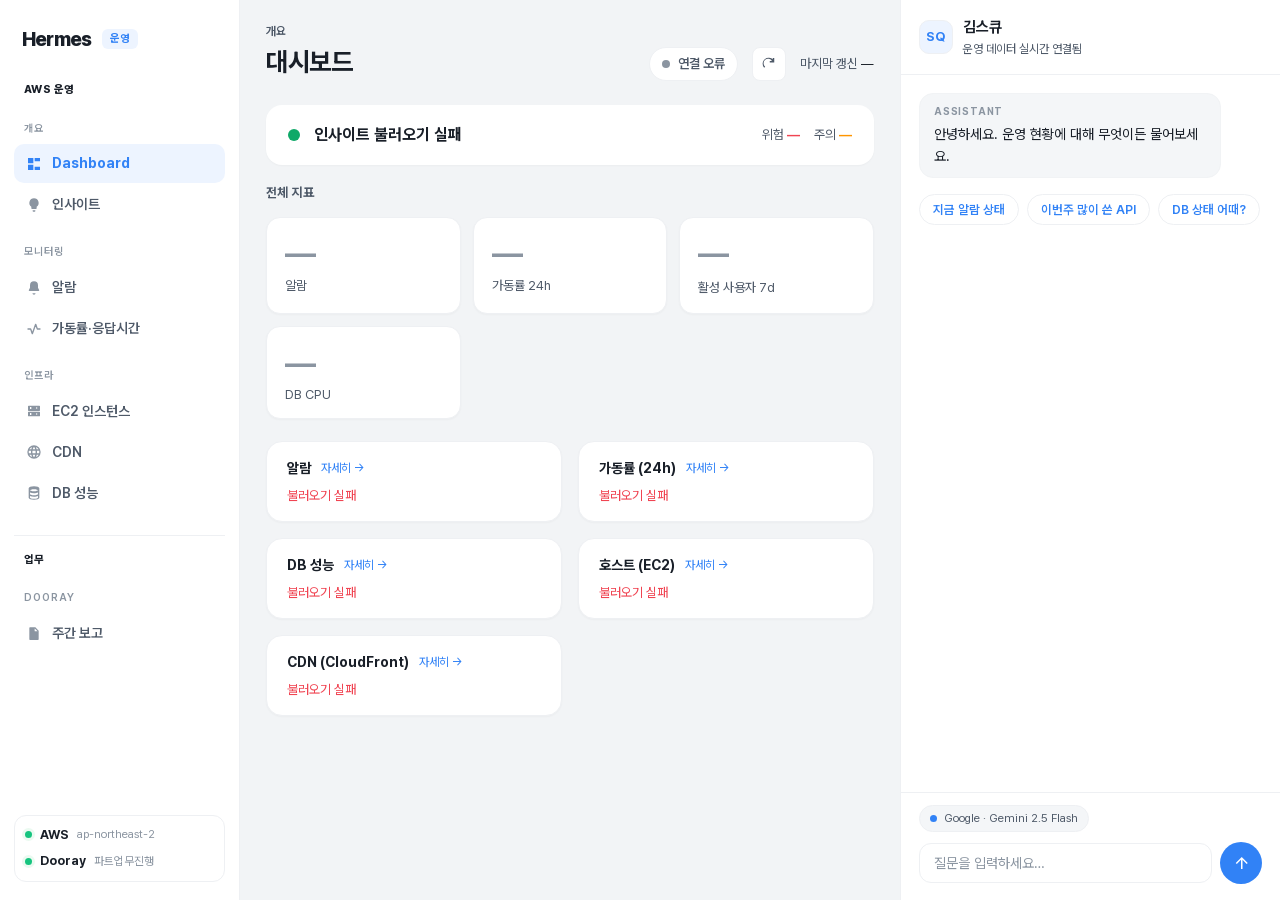
==== dashboard/static/index.html @ 2df7e1cc "feat: 대시보드 토스 리디자인 + Dooray 주간보고 + 챗 톤 강제 리디자인/정비 - StyleSeed 토스 팔레트 정밀 적용(배경 #F2F4F6·텍스트 #191F28), " ====
<!DOCTYPE html>
<html lang="ko">
<head>
  <meta charset="utf-8">
  <meta name="viewport" content="width=device-width, initial-scale=1">
  <title>Hermes 운영 대시보드</title>
  <!-- Pretendard(토스 스타일 한글 폰트) — self-host 가변 폰트(@font-face in styles.css) -->
  <link rel="preload" href="fonts/PretendardVariable.woff2" as="font" type="font/woff2" crossorigin>
  <link rel="stylesheet" href="styles.css">
</head>
<body>
  <div class="shell">

    <!-- ══ 좌측 사이드바 네비 ══ -->
    <aside class="sidebar" id="sidebar">
      <div class="sidebar-logo">
        <span class="logo-title">Hermes</span>
        <span class="logo-badge">운영</span>
      </div>

      <nav class="nav" id="nav">
        <div class="nav-domain">AWS 운영</div>
        <div class="nav-group">
          <div class="nav-label">개요</div>
          <a class="nav-item" href="#/dashboard" data-route="dashboard">
            <span class="nav-icon" aria-hidden="true">
              <svg viewBox="0 0 24 24" width="16" height="16"><path fill="currentColor" d="M3 3h8v8H3V3zm10 0h8v5h-8V3zM3 13h8v8H3v-8zm10 3h8v5h-8v-5z"/></svg>
            </span>Dashboard
          </a>
          <a class="nav-item" href="#/insights" data-route="insights">
            <span class="nav-icon" aria-hidden="true">
              <svg viewBox="0 0 24 24" width="16" height="16"><path fill="currentColor" d="M12 2a7 7 0 00-4 12.7V17a1 1 0 001 1h6a1 1 0 001-1v-2.3A7 7 0 0012 2zm-2 19a1 1 0 001 1h2a1 1 0 001-1v-1h-4v1z"/></svg>
            </span>인사이트
          </a>
        </div>
        <div class="nav-group">
          <div class="nav-label">모니터링</div>
          <a class="nav-item" href="#/alarms" data-route="alarms">
            <span class="nav-icon" aria-hidden="true">
              <svg viewBox="0 0 24 24" width="16" height="16"><path fill="currentColor" d="M12 2a6 6 0 00-6 6v3.6L4.3 15a1 1 0 00.9 1.4h13.6a1 1 0 00.9-1.4L18 11.6V8a6 6 0 00-6-6zm0 20a2.5 2.5 0 002.45-2h-4.9A2.5 2.5 0 0012 22z"/></svg>
            </span>알람
          </a>
          <a class="nav-item" href="#/uptime" data-route="uptime">
            <span class="nav-icon" aria-hidden="true">
              <svg viewBox="0 0 24 24" width="16" height="16"><path fill="none" stroke="currentColor" stroke-width="2" stroke-linecap="round" stroke-linejoin="round" d="M3 12h4l2.5 7 5-14L17 12h4"/></svg>
            </span>가동률·응답시간
          </a>
        </div>
        <div class="nav-group">
          <div class="nav-label">인프라</div>
          <a class="nav-item" href="#/host" data-route="host">
            <span class="nav-icon" aria-hidden="true">
              <svg viewBox="0 0 24 24" width="16" height="16"><path fill="currentColor" d="M4 4h16a1 1 0 011 1v6a1 1 0 01-1 1H4a1 1 0 01-1-1V5a1 1 0 011-1zm0 9h16a1 1 0 011 1v5a1 1 0 01-1 1H4a1 1 0 01-1-1v-5a1 1 0 011-1zm2 2v3h2v-3H6zm0-9v3h2V6H6zm10 9.5a1 1 0 100 2 1 1 0 000-2zm0-9a1 1 0 100 2 1 1 0 000-2z"/></svg>
            </span>EC2 인스턴스
          </a>
          <a class="nav-item" href="#/cdn" data-route="cdn">
            <span class="nav-icon" aria-hidden="true">
              <svg viewBox="0 0 24 24" width="16" height="16"><path fill="currentColor" d="M12 2a10 10 0 100 20 10 10 0 000-20zm6.9 6h-2.9a15.7 15.7 0 00-1.2-3.5A8 8 0 0118.9 8zM12 4c.8 1.1 1.5 2.5 1.9 4h-3.8c.4-1.5 1.1-2.9 1.9-4zM4.3 14a8 8 0 010-4h3.3a17 17 0 000 4H4.3zm.8 2h2.9c.3 1.3.7 2.5 1.2 3.5A8 8 0 015.1 16zM8 8H5.1a8 8 0 014.1-3.5C8.7 5.5 8.3 6.7 8 8zm4 12c-.8-1.1-1.5-2.5-1.9-4h3.8c-.4 1.5-1.1 2.9-1.9 4zm2.3-6H9.7a14.6 14.6 0 010-4h4.6a14.6 14.6 0 010 4zm.6 5.5c.5-1 .9-2.2 1.2-3.5h2.9a8 8 0 01-4.1 3.5zM16.4 14a17 17 0 000-4h3.3a8 8 0 010 4h-3.3z"/></svg>
            </span>CDN
          </a>
          <a class="nav-item" href="#/database" data-route="database">
            <span class="nav-icon" aria-hidden="true">
              <svg viewBox="0 0 24 24" width="16" height="16"><path fill="currentColor" d="M12 2c-4.4 0-8 1.3-8 3v14c0 1.7 3.6 3 8 3s8-1.3 8-3V5c0-1.7-3.6-3-8-3zm6 17c0 .5-2.4 1.5-6 1.5S6 19.5 6 19v-2.6c1.5.7 3.7 1.1 6 1.1s4.5-.4 6-1.1V19zm0-5c0 .5-2.4 1.5-6 1.5S6 14.5 6 14v-2.6c1.5.7 3.7 1.1 6 1.1s4.5-.4 6-1.1V14zm-6-4.5C8.4 9.5 6 8.5 6 8s2.4-1.5 6-1.5S18 7.5 18 8s-2.4 1.5-6 1.5z"/></svg>
            </span>DB 성능
          </a>
        </div>
        <div class="nav-domain nav-domain--work">업무</div>
        <div class="nav-group">
          <div class="nav-label">Dooray</div>
          <a class="nav-item" href="#/weekly" data-route="weekly">
            <span class="nav-icon" aria-hidden="true">
              <svg viewBox="0 0 24 24" width="16" height="16"><path fill="currentColor" d="M6 2h8l5 5v13a1 1 0 01-1 1H6a1 1 0 01-1-1V3a1 1 0 011-1zm7 1.6V8h4.4L13 3.6zM8 12h8v1.5H8V12zm0 3.2h8v1.5H8v-1.5zM8 8.8h4v1.5H8V8.8z"/></svg>
            </span>주간 보고
          </a>
        </div>
      </nav>

      <div class="sidebar-profile sidebar-sources" id="sidebar-sources">
        <div class="src-row">
          <span class="src-dot" id="src-aws-dot"></span>
          <span class="src-name">AWS</span>
          <span class="src-sub">ap-northeast-2</span>
        </div>
        <div class="src-row">
          <span class="src-dot" id="src-dooray-dot"></span>
          <span class="src-name">Dooray</span>
          <span class="src-sub">파트업무진행</span>
        </div>
      </div>
    </aside>

    <!-- ══ 중앙 메인 ══ -->
    <main class="main" id="main">

      <!-- 상단 헤더(모든 뷰 공통) -->
      <header class="topbar">
        <div class="topbar-left">
          <span class="topbar-eyebrow" id="view-eyebrow">Dashboard</span>
          <h1 class="topbar-title" id="view-title">dataviz-prod</h1>
        </div>
        <div class="topbar-right">
          <span class="status-pill" id="status-pill">
            <span class="status-dot" aria-hidden="true"></span>
            <span class="status-text" id="status-text">—</span>
          </span>
          <button type="button" class="icon-btn" id="refresh-btn" aria-label="새로고침" title="새로고침">
            <svg viewBox="0 0 24 24" width="18" height="18" aria-hidden="true"><path fill="currentColor" d="M17.65 6.35A8 8 0 105.5 16.93l1.4-1.43A6 6 0 1116 7.99H13v2h6V4h-2v2.35z"/></svg>
          </button>
          <span class="last-update">마지막 갱신 <span id="meta-last-ok">—</span></span>
        </div>
      </header>

      <!-- 수집 실패 경고 배너(meta.stale=true 일 때만, 모든 뷰 공통) -->
      <div id="stale-banner" class="stale-banner" hidden></div>

      <!-- ════ 뷰: DASHBOARD (예외 중심 개요) ════ -->
      <div class="view" id="view-dashboard" data-view="dashboard">
        <!-- 종합 상태 한 줄 -->
        <div class="insight-summary" id="dash-insight-summary">
          <span class="insight-summary-dot" aria-hidden="true"></span>
          <span class="insight-summary-text" id="dash-insight-text">상태 확인 중…</span>
          <span class="insight-summary-counts">
            <span class="insight-count crit">위험 <b id="dash-cnt-crit">—</b></span>
            <span class="insight-count warn">주의 <b id="dash-cnt-warn">—</b></span>
          </span>
        </div>

        <!-- 주목 필요(critical/warning 만) — 없으면 JS가 숨김 -->
        <div id="dash-attention-wrap" hidden>
          <div class="section-label"><span class="sec-icon" aria-hidden="true">⚠</span> 주목 필요</div>
          <ul class="insight-list" id="dash-attention-list"></ul>
        </div>

        <!-- 전체 지표(접기) — 정상은 숨기고 필요 시 펼침 -->
        <section class="metrics-section" id="dash-normal-fold">
          <div class="metrics-head">전체 지표</div>
          <div class="normal-body">
        <!-- KPI 요약 스트립 -->
        <div class="kpi-strip" id="kpi-strip">
          <button type="button" class="kpi-tile" data-route-to="alarms" id="kpi-alarms">
            <span class="kpi-tile-val">—</span>
            <span class="kpi-tile-label">알람</span>
          </button>
          <button type="button" class="kpi-tile" data-route-to="uptime" id="kpi-uptime">
            <span class="kpi-tile-val">—</span>
            <span class="kpi-tile-label">가동률 24h</span>
          </button>
          <div class="kpi-tile kpi-tile--static" id="kpi-users">
            <span class="kpi-tile-val">—</span>
            <span class="kpi-tile-label">활성 사용자 7d</span>
          </div>
          <button type="button" class="kpi-tile" data-route-to="database" id="kpi-dbcpu">
            <span class="kpi-tile-val">—</span>
            <span class="kpi-tile-label">DB CPU</span>
          </button>
          <!-- 5xx 에러 KPI 타일 제거(응답품질 메뉴 삭제) -->
        </div>

        <!-- 영역별 요약 미니카드 그리드 -->
        <div class="summary-grid">
          <!-- 알람 요약 -->
          <button type="button" class="mini-card" data-route-to="alarms" id="sum-alarms">
            <div class="mini-head"><span class="mini-title">알람</span><span class="mini-go">자세히 →</span></div>
            <div class="mini-body" id="sum-alarms-body"><span class="mini-muted">로딩 중…</span></div>
          </button>
          <!-- 가동률 요약 -->
          <button type="button" class="mini-card" data-route-to="uptime" id="sum-uptime">
            <div class="mini-head"><span class="mini-title">가동률 (24h)</span><span class="mini-go">자세히 →</span></div>
            <div class="mini-body" id="sum-uptime-body"><span class="mini-muted">로딩 중…</span></div>
          </button>
          <!-- 트래픽 요약 카드 제거(메뉴 폐지 — 이상 징후는 인사이트에서 표면화) -->
          <!-- 응답품질 요약 카드 제거 -->
          <!-- DB 요약 -->
          <button type="button" class="mini-card" data-route-to="database" id="sum-db">
            <div class="mini-head"><span class="mini-title">DB 성능</span><span class="mini-go">자세히 →</span></div>
            <div class="mini-body" id="sum-db-body"><span class="mini-muted">로딩 중…</span></div>
          </button>
          <!-- 호스트(EC2) 요약 -->
          <button type="button" class="mini-card" data-route-to="host" id="sum-host">
            <div class="mini-head"><span class="mini-title">호스트 (EC2)</span><span class="mini-go">자세히 →</span></div>
            <div class="mini-body" id="sum-host-body"><span class="mini-muted">로딩 중…</span></div>
          </button>
          <!-- CDN(CloudFront) 요약 -->
          <button type="button" class="mini-card" data-route-to="cdn" id="sum-cdn">
            <div class="mini-head"><span class="mini-title">CDN (CloudFront)</span><span class="mini-go">자세히 →</span></div>
            <div class="mini-body" id="sum-cdn-body"><span class="mini-muted">로딩 중…</span></div>
          </button>
        </div>
          </div>
        </section>
      </div>

      <!-- ════ 뷰: ALARMS ════ -->
      <div class="view" id="view-alarms" data-view="alarms" hidden>
        <section class="card" id="panel-alarms">
          <div class="card-head">
            <h2>알람</h2>
            <span class="card-meta" id="alarms-summary"></span>
          </div>
          <div class="card-body">
            <div class="state-loading" data-state="loading">
              <div class="spinner"></div><span>로딩 중…</span>
            </div>
            <div class="state-empty" data-state="empty" hidden>
              데이터 없음 — 수집기가 아직 실행되지 않았거나 수집 중입니다
            </div>
            <div class="state-error" data-state="error" hidden></div>
            <div class="state-ok" data-state="ok" hidden>
              <!-- 현재 발생 중인 경보 요약 -->
              <div class="alarm-status ok" id="alarm-status">
                <span class="alarm-status-dot" aria-hidden="true"></span>
                <span class="alarm-status-text" id="alarm-status-text">—</span>
              </div>
              <!-- 최근 알람 이벤트(상태 변경 시각순) -->
              <div class="alarm-events-head">최근 알람 이벤트</div>
              <ul class="alarm-events" id="alarm-events"></ul>
              <!-- 감시 중인 알람(조건) — 접기 -->
              <details class="alarm-config">
                <summary id="alarm-config-summary">감시 중인 알람 (조건 보기)</summary>
                <ul class="alarm-list" id="alarm-list"></ul>
              </details>
            </div>
          </div>
        </section>
      </div>

      <!-- ════ 뷰: UPTIME ════ -->
      <div class="view" id="view-uptime" data-view="uptime" hidden>
        <section class="card" id="panel-uptime">
          <div class="card-head">
            <h2>가동률·응답시간</h2>
            <div class="period-btns" data-period-group="uptime">
              <button type="button" data-period="1">1일</button>
              <button type="button" data-period="7" class="active">7일</button>
              <button type="button" data-period="30">30일</button>
            </div>
          </div>
          <div class="card-body">
            <div class="state-loading" data-state="loading">
              <div class="spinner"></div><span>로딩 중…</span>
            </div>
            <div class="state-empty" data-state="empty" hidden>
              데이터 없음 — 수집기가 아직 실행되지 않았거나 수집 중입니다
            </div>
            <div class="state-error" data-state="error" hidden></div>
            <div class="state-ok" data-state="ok" hidden>
              <!-- 가동률 요약(큰 숫자 + sparkline) — 평선이라 축약 -->
              <div class="uptime-cards" id="uptime-summary"></div>
              <!-- 응답시간(avg/p95) 차트 제거 — 가동률만 표시 -->
            </div>
          </div>
        </section>
      </div>

      <!-- 트래픽·사용자 뷰 제거(메뉴 폐지 — 이상 징후만 인사이트로 표면화) -->
      <!-- 응답품질 뷰 제거 -->

      <!-- ════ 뷰: HOST (EC2) ════ -->
      <div class="view" id="view-host" data-view="host" hidden>
        <section class="card" id="panel-host">
          <div class="card-head">
            <h2>EC2 인스턴스</h2>
            <span class="card-meta" id="host-summary"></span>
          </div>
          <div class="card-body">
            <div class="state-loading" data-state="loading">
              <div class="spinner"></div><span>로딩 중…</span>
            </div>
            <div class="state-empty" data-state="empty" hidden>
              데이터 없음 — 수집기가 아직 실행되지 않았거나 수집 중입니다
            </div>
            <div class="state-error" data-state="error" hidden></div>
            <div class="state-ok" data-state="ok" hidden>
              <!-- 인스턴스별 카드 그리드 -->
              <div class="host-grid" id="host-instances"></div>
              <!-- CPU 시계열 멀티라인 -->
              <h3 class="ts-title">인스턴스별 CPU 추세</h3>
              <div class="chart-wrap"><canvas id="host-cpu-chart"></canvas></div>
            </div>
          </div>
        </section>
      </div>

      <!-- ════ 뷰: CDN (CloudFront) ════ -->
      <div class="view" id="view-cdn" data-view="cdn" hidden>
        <section class="card" id="panel-cdn">
          <div class="card-head">
            <h2>CloudFront CDN</h2>
            <span class="card-meta" id="cdn-summary"></span>
          </div>
          <div class="card-body">
            <div class="state-loading" data-state="loading">
              <div class="spinner"></div><span>로딩 중…</span>
            </div>
            <div class="state-empty" data-state="empty" hidden>
              데이터 없음 — 수집기가 아직 실행되지 않았거나 수집 중입니다
            </div>
            <div class="state-error" data-state="error" hidden></div>
            <div class="state-ok" data-state="ok" hidden>
              <!-- 배포별 카드 그리드 -->
              <div class="host-grid" id="cdn-distributions"></div>
              <!-- 시계열 2종 -->
              <h3 class="ts-title">요청수 추세</h3>
              <div class="chart-wrap"><canvas id="cdn-req-chart"></canvas></div>
            </div>
          </div>
        </section>
      </div>

      <!-- ════ 뷰: DATABASE ════ -->
      <div class="view" id="view-database" data-view="database" hidden>
        <section class="card" id="panel-db">
          <div class="card-head">
            <h2>DB 성능 (RDS)</h2>
            <span class="card-meta" id="db-summary"></span>
          </div>
          <div class="card-body">
            <div class="subsection" id="subsection-db">
              <div class="state-loading" data-state="loading">
                <div class="spinner"></div><span>로딩 중…</span>
              </div>
              <div class="state-empty" data-state="empty" hidden>
                데이터 없음 — 수집기가 아직 실행되지 않았거나 수집 중입니다
              </div>
              <div class="state-error" data-state="error" hidden></div>
              <div class="state-ok" data-state="ok" hidden>
                <!-- RDS 인스턴스별 카드 그리드(클릭 시 상세 모달) -->
                <div class="host-grid" id="db-instances"></div>
              </div>
            </div>
          </div>
        </section>
      </div>

      <!-- ════ 뷰: INSIGHTS (인사이트) ════ -->
      <div class="view" id="view-insights" data-view="insights" hidden>
        <!-- 종합 상태 한 줄 -->
        <div class="insight-summary" id="ins-summary">
          <span class="insight-summary-dot" aria-hidden="true"></span>
          <span class="insight-summary-text" id="ins-summary-text">분석 중…</span>
          <span class="insight-summary-counts">
            <span class="insight-count crit">위험 <b id="ins-cnt-crit">—</b></span>
            <span class="insight-count warn">주의 <b id="ins-cnt-warn">—</b></span>
            <span class="insight-count">정보 <b id="ins-cnt-info">—</b></span>
          </span>
        </div>

        <section class="card" id="panel-insights">
          <div class="card-head">
            <h2>운영 인사이트</h2>
            <span class="card-meta" id="ins-meta"></span>
          </div>
          <div class="card-body">
            <div class="state-loading" data-state="loading">
              <div class="spinner"></div><span>분석 중…</span>
            </div>
            <div class="state-empty" data-state="empty" hidden>
              데이터 없음 — 수집기가 아직 실행되지 않았거나 수집 중입니다
            </div>
            <div class="state-error" data-state="error" hidden></div>
            <div class="state-ok" data-state="ok" hidden>
              <!-- AI 종합 분석(룰 신호 기반) -->
              <div class="insight-ai" id="ins-ai" hidden>
                <div class="insight-ai-head"><span aria-hidden="true">🤖</span> AI 종합 분석</div>
                <div class="insight-ai-body" id="ins-ai-body"></div>
                <div class="insight-ai-foot">룰 탐지 신호 기반 · Gemini</div>
              </div>
              <!-- 신호 카드 리스트 -->
              <ul class="insight-list" id="ins-list"></ul>
              <!-- 신호 없음 -->
              <div class="insight-none" id="ins-none" hidden>
                <span>✓ 현재 주목할 신호 없음</span>
                <span class="insight-none-sub">모든 지표가 정상 범위입니다</span>
              </div>
            </div>
          </div>
        </section>
      </div>

      <!-- ════ 뷰: 주간 보고(Dooray) ════ -->
      <div class="view" id="view-weekly" data-view="weekly" hidden>
        <section class="card" id="panel-weekly">
          <div class="card-head">
            <h2>주간 보고 <span class="card-meta" id="weekly-week"></span></h2>
          </div>
          <div class="card-body">
            <div class="state-loading" data-state="loading"><div class="spinner"></div><span>로딩 중…</span></div>
            <div class="state-empty" data-state="empty" hidden>데이터 없음</div>
            <div class="state-error" data-state="error" hidden></div>
            <div class="state-ok" data-state="ok" hidden>
              <div class="ts-explain" id="weekly-note"></div>
              <div id="weekly-summary"></div>
              <div class="report-divider">업무 목록 <span class="report-divider-hint">· 클릭하면 상세·코멘트</span></div>
              <div id="weekly-report"></div>
            </div>
          </div>
        </section>
      </div>

    </main>

    <!-- ══ RDS 인스턴스 상세 모달 ══ -->
    <div class="modal-overlay" id="db-modal" hidden>
      <div class="modal" role="dialog" aria-modal="true" aria-labelledby="db-modal-title">
        <div class="modal-head">
          <div class="modal-head-text">
            <h2 class="modal-title" id="db-modal-title">—</h2>
            <span class="modal-sub" id="db-modal-sub"></span>
          </div>
          <button type="button" class="modal-close" id="db-modal-close" aria-label="닫기">
            <svg viewBox="0 0 24 24" width="18" height="18" aria-hidden="true"><path fill="currentColor" d="M18.3 5.71L12 12l6.3 6.29-1.41 1.42L10.59 13.4 4.29 19.71 2.88 18.3 9.17 12 2.88 5.71 4.29 4.29l6.3 6.3 6.3-6.3z"/></svg>
          </button>
        </div>
        <div class="modal-body">
          <div class="modal-meta" id="db-modal-meta"></div>
          <div class="chart-wrap"><canvas id="db-detail-cpu-chart"></canvas></div>
          <div class="chart-wrap"><canvas id="db-detail-cpud-chart"></canvas></div>
          <div class="chart-wrap"><canvas id="db-detail-mem-chart"></canvas></div>
          <div class="chart-wrap"><canvas id="db-detail-conn-chart"></canvas></div>
        </div>
      </div>
    </div>

    <!-- ══ EC2 인스턴스 상세 모달(클릭 시 표시) ══ -->
    <div class="modal-overlay" id="host-modal" hidden>
      <div class="modal" role="dialog" aria-modal="true" aria-labelledby="host-modal-title">
        <div class="modal-head">
          <div class="modal-head-text">
            <h2 class="modal-title" id="host-modal-title">—</h2>
            <span class="modal-sub" id="host-modal-sub"></span>
          </div>
          <button type="button" class="modal-close" id="host-modal-close" aria-label="닫기">
            <svg viewBox="0 0 24 24" width="18" height="18" aria-hidden="true"><path fill="currentColor" d="M18.3 5.71L12 12l6.3 6.29-1.41 1.42L10.59 13.4 4.29 19.71 2.88 18.3 9.17 12 2.88 5.71 4.29 4.29l6.3 6.3 6.3-6.3z"/></svg>
          </button>
        </div>
        <div class="modal-body">
          <!-- 메타 -->
          <div class="modal-meta" id="host-modal-meta"></div>
          <!-- 시계열 차트 3종 -->
          <div class="chart-wrap"><canvas id="host-detail-cpu-chart"></canvas></div>
          <div class="chart-wrap"><canvas id="host-detail-cpud-chart"></canvas></div>
        </div>
      </div>
    </div>

    <!-- ══ 업무 상세 모달(주간 보고 업무 클릭 시) ══ -->
    <div class="modal-overlay" id="task-modal" hidden>
      <div class="modal" role="dialog" aria-modal="true" aria-labelledby="task-modal-title">
        <div class="modal-head">
          <div class="modal-head-text">
            <h2 class="modal-title" id="task-modal-title">—</h2>
            <span class="modal-sub" id="task-modal-sub"></span>
          </div>
          <button type="button" class="modal-close" id="task-modal-close" aria-label="닫기">
            <svg viewBox="0 0 24 24" width="18" height="18" aria-hidden="true"><path fill="currentColor" d="M18.3 5.71L12 12l6.3 6.29-1.41 1.42L10.59 13.4 4.29 19.71 2.88 18.3 9.17 12 2.88 5.71 4.29 4.29l6.3 6.3 6.3-6.3z"/></svg>
          </button>
        </div>
        <div class="modal-body" id="task-modal-body"></div>
      </div>
    </div>

    <!-- ══ 우측 채팅 패널(모든 뷰 공통) ══ -->
    <aside class="chat-sidebar" id="panel-chat">
      <div class="chat-head">
        <div class="chat-head-title">
          <span class="chat-head-avatar" aria-hidden="true">SQ</span>
          <div class="chat-head-text">
            <h2>김스큐</h2>
            <span class="chat-head-sub">운영 데이터 실시간 연결됨</span>
          </div>
        </div>
      </div>

      <div class="chat-messages" id="chat-messages" aria-live="polite">
        <!-- 환영 말풍선(봇) -->
        <div class="chat-msg bot">
          <div class="chat-bubble">
            <span class="chat-role">ASSISTANT</span>
            <span class="chat-text">안녕하세요. 운영 현황에 대해 무엇이든 물어보세요.</span>
          </div>
        </div>
        <!-- 예시 질문 칩(클릭 시 자동 전송) -->
        <div class="chat-chips" id="chat-chips">
          <button type="button" class="chat-chip" data-q="지금 알람 상태 어때?">지금 알람 상태</button>
          <button type="button" class="chat-chip" data-q="이번주 많이 쓴 API는?">이번주 많이 쓴 API</button>
          <button type="button" class="chat-chip" data-q="DB 상태 어때?">DB 상태 어때?</button>
        </div>
      </div>

      <div class="chat-foot">
        <div class="chat-model-chip" aria-hidden="true">
          <span class="model-dot"></span>Google · Gemini 2.5 Flash
        </div>
        <form class="chat-input-row" id="chat-form" autocomplete="off">
          <input
            type="text"
            class="chat-input"
            id="chat-input"
            maxlength="1000"
            placeholder="질문을 입력하세요…"
            aria-label="질문 입력">
          <button type="submit" class="chat-send" id="chat-send" aria-label="전송">
            <svg class="chat-send-icon" viewBox="0 0 24 24" width="18" height="18" aria-hidden="true">
              <path fill="currentColor" d="M12 20V7.8l-5.6 5.6L5 12l8-8 8 8-1.4 1.4L14 7.8V20z"/>
            </svg>
            <span class="chat-send-spinner" aria-hidden="true"></span>
          </button>
        </form>
      </div>
    </aside>

  </div>

  <!-- Chart.js 로컬 번들(같은 디렉토리, 오케스트레이터가 별도 조달) -->
  <script src="chart.umd.min.js"></script>
  <script src="dashboard.js"></script>
</body>
</html>
---- dashboard/static/styles.css ----
/* Hermes 운영 대시보드 — Toss 정밀 팔레트(목업 기준) + StyleSeed 규율
 * - SSOT: docs/styleseed/PROJECT-RULES.md + Claude Design 목업 "Hermes 대시보드.dc.html"
 * - 표면 #F2F4F6 배경 · #191F28 텍스트 · 솔리드 헤어라인(#EEF0F3) · 순수검정 금지
 * - 단일 액센트 토스블루(희소) · 상태색은 점+작은 텍스트 · 그림자 ≤8% · 플랫 표면
 * - 폰트: Pretendard(토스 스타일) · 큰 숫자(tabular-nums)
 * - 기능 셀렉터(data-state·.card-body·.subsection·.period-btns·.kpi-tile·채팅 ID) 보존
 */

/* Pretendard self-host(가변 폰트) — 외부 CDN 의존 제거(회사망에서도 100% 로드).
 * dynamic-subset CDN 이 사내망에서 불안정 → 정적 woff2 직접 서빙. */
@font-face {
  font-family: "Pretendard Variable";
  font-weight: 45 920;
  font-style: normal;
  font-display: swap;
  src: url("fonts/PretendardVariable.woff2") format("woff2-variations");
}

:root {
  /* ── 표면(Toss 정밀 팔레트 — 목업 기준) ───────────── */
  --bg: #f2f4f6;          /* 페이지 배경(토스 그레이) */
  --bg-side: #ffffff;     /* 사이드바 */
  --bg-card: #ffffff;     /* 카드 */
  --bg-cardhead: #ffffff; /* 카드 헤더부 */
  --bg-elev: #f4f6f8;     /* 입력·봇 말풍선·칩 트랙·진행바 트랙 */
  --bg-elev2: #f7f8fa;    /* 보조 표면(리스트 행·근거 칩) */

  /* ── 보더(헤어라인, 솔리드 톤 분리) ───────────────── */
  --border: #eef0f3;
  --border-soft: #f1f3f5;
  --divider: #eef0f3;
  --border-hover: #e2e5ea;  /* 카드 hover 시 살짝 진한 보더 */

  /* ── 텍스트(Toss, 순수검정 금지) ──────────────────── */
  --text: #191f28;        /* 본문·제목·지표 숫자(토스 니어블랙) */
  --muted: #4e5968;       /* 보조(라벨·중간 텍스트) */
  --label: #8b95a1;       /* 흐림(축·작은 라벨·서브) */
  --faint: #aeb5bd;       /* 가장 흐림(섹션 캡션) */

  /* ── 액센트(단일 = 토스블루, 희소 사용) ──────────── */
  --accent: #3182f6;
  --accent-hi: #1b64da;   /* hover/pressed */
  --accent-soft: #edf4ff;  /* 선택 항목 옅은 틴트 */
  --focus: #3182f6;

  /* ── 상태색(Toss semantic — 점+작은 텍스트로만) ───── */
  --ok: #0fa968;          /* success */
  --ok-dot: #16c47f;      /* success 점 */
  --alarm: #f04452;       /* destructive */
  --amber: #ff9500;       /* warning */
  --info: #3182f6;        /* info */
  --blue2: #8b95a1;       /* 보조 라인 */
  --insufficient: #aeb5bd;

  /* ── 상태 표면색(틴트, 작은 스케일에만) ───────────── */
  --ok-bg: #ebfaf1;
  --alarm-bg: #fdecec;
  --amber-bg: #fff4e6;

  /* ── 그림자(Toss — 매우 옅게) ─────────────────────── */
  --shadow-card: 0 1px 2px rgba(17,24,39,0.03);
  --shadow-hover: 0 4px 16px rgba(17,24,39,0.07);
  --shadow-pop: 0 10px 44px rgba(17,24,39,0.10);

  font-family: "Pretendard Variable", Pretendard, -apple-system,
    "Apple SD Gothic Neo", system-ui, sans-serif;
  font-feature-settings: "tnum";
}

* { box-sizing: border-box; }

html, body {
  margin: 0;
  padding: 0;
  height: 100%;
  background: var(--bg);
  color: var(--text);
  font-size: 14px;
  line-height: 1.5;
  -webkit-font-smoothing: antialiased;
}

/* ══ 3-컬럼 셸 ══════════════════════════════════════ */
.shell {
  display: flex;
  align-items: stretch;
  min-height: 100vh;
}

/* ══ 좌측 사이드바 ══════════════════════════════════ */
.sidebar {
  width: 240px;
  flex-shrink: 0;
  background: var(--bg-side);
  border-right: 1px solid var(--border);
  display: flex;
  flex-direction: column;
  position: sticky;
  top: 0;
  height: 100vh;
  padding: 18px 14px;
}
.sidebar-logo {
  display: flex;
  align-items: center;
  gap: 11px;
  padding: 6px 8px 18px;
}
.logo-mark {
  flex: 0 0 auto;
  width: 32px; height: 32px;
  border-radius: 8px;
  display: inline-flex;
  align-items: center;
  justify-content: center;
  background: linear-gradient(135deg, var(--accent), var(--accent-hi));
  color: #ffffff;
}
.logo-text { display: flex; flex-direction: column; gap: 1px; min-width: 0; }
.logo-title { font-size: 20px; font-weight: 800; letter-spacing: -0.04em; color: var(--text); }
.logo-badge {
  font-size: 11px; font-weight: 700; color: var(--accent);
  background: var(--accent-soft); padding: 2px 8px; border-radius: 6px;
}
.logo-sub { font-size: 11px; color: var(--muted); }

/* 네비 */
.nav { flex: 1 1 auto; overflow-y: auto; display: flex; flex-direction: column; gap: 18px; padding-top: 8px; }
.nav-group { display: flex; flex-direction: column; gap: 2px; }
.nav-label {
  font-size: 10.5px;
  font-weight: 600;
  letter-spacing: 0.09em;
  text-transform: uppercase;
  color: var(--label);
  padding: 2px 10px 6px;
}
.nav-item {
  position: relative;
  display: flex;
  align-items: center;
  gap: 10px;
  padding: 9px 12px;
  border-radius: 10px;
  color: var(--muted);
  font-size: 14px;
  font-weight: 600;
  text-decoration: none;
  cursor: pointer;
  transition: background .12s, color .12s;
}
.nav-item:hover { background: var(--bg-elev); color: var(--text); }
/* 네비 아이콘(좌측 inline SVG) */
.nav-icon {
  flex: 0 0 auto;
  width: 16px; height: 16px;
  display: inline-flex;
  align-items: center;
  justify-content: center;
  color: var(--label);
  transition: color .12s;
}
.nav-item:hover .nav-icon { color: var(--muted); }
.nav-item.active {
  background: var(--accent-soft);
  color: var(--accent);
  font-weight: 700;
}
.nav-item.active .nav-icon { color: var(--accent); }

/* 하단 프로필 */
.sidebar-profile {
  display: flex;
  align-items: center;
  gap: 10px;
  margin-top: 12px;
  padding: 10px;
  border: 1px solid var(--border);
  border-radius: 12px;
  background: var(--bg-card);
}
.profile-avatar {
  flex: 0 0 auto;
  width: 32px; height: 32px;
  display: inline-flex;
  align-items: center;
  justify-content: center;
  border-radius: 50%;
  background: var(--accent-soft);
  border: 1px solid var(--border);
  color: var(--accent);
  font-size: 11.5px;
  font-weight: 700;
  letter-spacing: 0.02em;
}
.profile-text { display: flex; flex-direction: column; gap: 1px; min-width: 0; }
.profile-name {
  font-size: 12.5px; font-weight: 600; color: var(--text);
  white-space: nowrap; overflow: hidden; text-overflow: ellipsis;
}
.profile-sub { font-size: 11px; color: var(--muted); }

/* ══ 중앙 메인 ══════════════════════════════════════ */
.main {
  flex: 1 1 auto;
  min-width: 0;
  padding: 22px 26px 44px;
  display: flex;
  flex-direction: column;
  gap: 24px;
}

/* 상단 헤더 */
.topbar {
  display: flex;
  align-items: flex-end;
  justify-content: space-between;
  gap: 16px;
}
.topbar-eyebrow {
  display: block;
  font-size: 12px;
  font-weight: 600;
  letter-spacing: 0.04em;
  color: var(--muted);
  margin-bottom: 2px;
}
.topbar-title { margin: 0; font-size: 26px; font-weight: 700; color: var(--text); letter-spacing: -0.01em; }
.topbar-right { display: flex; align-items: center; gap: 14px; }

/* 상태 배지 */
.status-pill {
  display: inline-flex;
  align-items: center;
  gap: 8px;
  padding: 6px 12px;
  border-radius: 9999px;
  border: 1px solid var(--border);
  background: var(--bg-card);
  font-size: 13px;
  font-weight: 600;
  color: var(--muted);
}
.status-dot { width: 8px; height: 8px; border-radius: 50%; background: var(--label); }
.status-pill.ok { color: var(--ok); border-color: transparent; background: var(--ok-bg); }
.status-pill.ok .status-dot { background: var(--ok); }
.status-pill.bad { color: var(--alarm); border-color: transparent; background: var(--alarm-bg); }
.status-pill.bad .status-dot { background: var(--alarm); }

/* 아이콘 버튼(refresh) */
.icon-btn {
  display: inline-flex;
  align-items: center;
  justify-content: center;
  width: 34px; height: 34px;
  border-radius: 8px;
  border: 1px solid var(--border);
  background: var(--bg-card);
  color: var(--muted);
  cursor: pointer;
  transition: color .12s, border-color .12s, background .12s;
}
.icon-btn:hover { color: var(--accent); border-color: var(--accent); }
.icon-btn:active { background: var(--accent-soft); }
.icon-btn.spinning svg { animation: spin .8s linear infinite; }

.last-update { color: var(--muted); font-size: 13px; white-space: nowrap; }
.last-update #meta-last-ok { color: var(--text); font-variant-numeric: tabular-nums; }

/* 수집 실패 배너 */
.stale-banner {
  margin: -10px 0 0;
  padding: 12px 16px;
  background: var(--alarm-bg);
  color: var(--alarm);
  font-weight: 600;
  font-size: 13px;
  border: 1px solid rgba(212,24,61,0.28);
  border-left: 3px solid var(--alarm);
  border-radius: 12px;
}
.stale-banner[hidden] { display: none; }

/* ── 뷰 컨테이너(라우트별) ────────────────────────── */
.view { display: flex; flex-direction: column; gap: 18px; }
.view[hidden] { display: none; }

/* ── dashboard 요약: 영역별 미니카드 그리드 ─────────── */
.summary-grid {
  display: grid;
  grid-template-columns: repeat(3, 1fr);
  gap: 16px;
  align-items: start;        /* 카드가 행 높이에 늘어나지 않게(빈 공간 정렬) */
}
@media (max-width: 1400px) { .summary-grid { grid-template-columns: repeat(2, 1fr); } }
@media (max-width: 720px)  { .summary-grid { grid-template-columns: 1fr; } }

.mini-card {
  display: flex;
  flex-direction: column;
  gap: 12px;
  text-align: left;
  background: var(--bg-card);
  border: 1px solid var(--border);
  border-radius: 16px;
  box-shadow: var(--shadow-card);
  padding: 18px 20px;
  cursor: pointer;
  font-family: inherit;
  transition: border-color .12s, box-shadow .12s, transform .12s;
}
.mini-card:hover { border-color: var(--border-hover); box-shadow: var(--shadow-hover); transform: translateY(-1px); }
.mini-card:focus-visible { outline: 2px solid var(--accent); outline-offset: 1px; }
.mini-head { display: flex; align-items: center; justify-content: space-between; gap: 10px; }
.mini-title { font-size: 14px; font-weight: 700; color: var(--text); }
.mini-go { font-size: 12px; color: var(--accent); }
.mini-body { display: flex; flex-direction: column; gap: 7px; }
.mini-row {
  display: flex;
  align-items: baseline;
  justify-content: space-between;
  gap: 10px;
}
.mini-label { font-size: 12.5px; color: var(--muted); }
.mini-val {
  font-size: 14px;
  font-weight: 700;
  color: var(--text);
  font-variant-numeric: tabular-nums;
  white-space: nowrap;
  overflow: hidden;
  text-overflow: ellipsis;
  max-width: 60%;
}
.mini-val.good { color: var(--ok); }
.mini-val.warn { color: var(--amber); }
.mini-val.bad { color: var(--alarm); }
.mini-muted { font-size: 13px; color: var(--label); }
.mini-muted.bad { color: var(--alarm); }

/* ── 카드 ─────────────────────────────────────────── */
.card {
  background: var(--bg-card);
  border: 1px solid var(--border);
  border-radius: 16px;
  box-shadow: var(--shadow-card);
  overflow: hidden;
  scroll-margin-top: 20px;
}
.card-head {
  display: flex;
  align-items: center;
  justify-content: space-between;
  gap: 12px;
  padding: 18px 22px;
  background: var(--bg-cardhead);
  border-bottom: 1px solid var(--divider);
}
.card-head h2 { margin: 0; font-size: 17px; font-weight: 700; color: var(--text); }
.card-meta { color: var(--muted); font-size: 13px; }
.card-body { padding: 22px; }

/* ── 기간 버튼(pill 토글) ──────────────────────────── */
.period-btns { display: inline-flex; gap: 6px; }
.period-btns button {
  border: 1px solid var(--border);
  background: var(--bg-card);
  color: var(--muted);
  font-family: inherit;
  font-size: 13px;
  font-weight: 600;
  padding: 6px 14px;
  border-radius: 9999px;
  cursor: pointer;
  transition: background .12s, color .12s, border-color .12s;
}
.period-btns button:hover { color: var(--text); border-color: var(--label); }
.period-btns button.active { background: var(--accent); color: #ffffff; border-color: var(--accent); }
.period-btns button:focus-visible { outline: 2px solid var(--accent); outline-offset: 2px; }

/* ── 3-상태 ───────────────────────────────────────── */
[data-state="loading"] {
  display: flex; align-items: center; gap: 10px;
  color: var(--muted); padding: 24px 0; font-size: 14px;
}
[data-state="loading"][hidden],
[data-state="empty"][hidden],
[data-state="error"][hidden],
[data-state="ok"][hidden] { display: none; }
[data-state="empty"] { color: var(--label); padding: 28px 0; font-size: 13.5px; }
[data-state="error"] { color: var(--alarm); padding: 20px 0; font-size: 13.5px; }

.spinner {
  width: 18px; height: 18px;
  border: 2px solid var(--border);
  border-top-color: var(--accent);
  border-radius: 50%;
  animation: spin .8s linear infinite;
}
@keyframes spin { to { transform: rotate(360deg); } }

/* ── KPI 요약 스트립(System Health 박스들) ──────────── */
.kpi-strip {
  display: grid;
  grid-template-columns: repeat(5, 1fr);
  gap: 12px;
}
@media (max-width: 1400px) { .kpi-strip { grid-template-columns: repeat(3, 1fr); } }
@media (max-width: 560px)  { .kpi-strip { grid-template-columns: repeat(2, 1fr); } }

.kpi-tile {
  display: flex;
  flex-direction: column;
  gap: 6px;
  text-align: left;
  background: var(--bg-card);
  border: 1px solid var(--border);
  border-radius: 14px;
  box-shadow: var(--shadow-card);
  padding: 16px 18px;
  cursor: pointer;
  font-family: inherit;
  transition: border-color .12s, box-shadow .12s, transform .12s;
}
.kpi-tile:hover { border-color: var(--border-hover); box-shadow: var(--shadow-hover); transform: translateY(-1px); }
.kpi-tile:focus-visible { outline: 2px solid var(--accent); outline-offset: 1px; }
/* 드릴다운 없는 단순 표시용 타일(클릭 불가) */
.kpi-tile--static { cursor: default; }
.kpi-tile--static:hover { border-color: var(--border); box-shadow: var(--shadow-card); transform: none; }
.kpi-tile-val {
  font-size: 32px;
  font-weight: 700;
  font-variant-numeric: tabular-nums;
  line-height: 1.1;
  letter-spacing: -0.02em;
  color: var(--text);
  display: flex;
  align-items: flex-end;
  min-height: 38px;          /* 값 밑선을 타일 간 일관되게 정렬 */
}
.kpi-tile-label { color: var(--muted); font-size: 13px; }
.kpi-tile.good .kpi-tile-val { color: var(--ok); }
.kpi-tile.bad  .kpi-tile-val { color: var(--alarm); }
.kpi-tile.muted .kpi-tile-val { color: var(--label); }

/* ── 알람 정상 배너(success) ──────────────────────── */
.alarm-allclear {
  display: flex; align-items: center; gap: 10px;
  background: var(--ok-bg);
  color: var(--ok);
  border: 1px solid rgba(107,155,122,0.3);
  border-left: 3px solid var(--ok);
  border-radius: 12px;
  padding: 12px 16px;
  margin-bottom: 14px;
  font-size: 14px;
  font-weight: 700;
}
.alarm-allclear[hidden] { display: none; }
.alarm-allclear-icon {
  flex: 0 0 auto;
  display: inline-flex; align-items: center; justify-content: center;
  width: 20px; height: 20px;
  border-radius: 50%;
  background: var(--ok);
  color: #ffffff;
  font-size: 12px;
  font-weight: 700;
}

/* ── 알람 리스트(정보 풍부 카드) ──────────────────── */
.alarm-list { list-style: none; margin: 0; padding: 0; display: flex; flex-direction: column; gap: 12px; }
.alarm-item {
  display: flex; flex-direction: column; gap: 8px;
  padding: 16px 18px;
  border: 1px solid var(--border);
  border-radius: 12px;
  background: var(--bg-card);
}
/* 상태별 좌측 강조 막대(의미색) */
.alarm-item.alarm { border-left: 3px solid var(--alarm); }
.alarm-item.insufficient { opacity: 0.85; }
.alarm-item-top { display: flex; align-items: center; gap: 10px; }
.badge { flex: 0 0 auto; width: 9px; height: 9px; border-radius: 50%; }
.badge.ok { background: var(--ok); }
.badge.alarm { background: var(--alarm); }
.badge.insufficient { background: var(--insufficient); }
.alarm-name { flex: 1; font-size: 15px; font-weight: 700; color: var(--text); word-break: break-all; }
.alarm-state {
  flex: 0 0 auto;
  font-size: 11px; font-weight: 700;
  padding: 2px 9px; border-radius: 9999px;
}
.alarm-state.ok { background: var(--ok-bg); color: var(--ok); }
.alarm-state.alarm { background: var(--alarm-bg); color: var(--alarm); }
.alarm-state.insufficient { background: var(--bg-elev); color: var(--muted); }
.alarm-time { flex: 0 0 auto; color: var(--label); font-size: 12px; font-variant-numeric: tabular-nums; white-space: nowrap; }
/* 설명·조건·이유 */
.alarm-desc { font-size: 13.5px; color: var(--muted); line-height: 1.5; }
.alarm-cond {
  display: inline-block; align-self: flex-start;
  font-family: ui-monospace, "SFMono-Regular", Menlo, Consolas, monospace;
  font-size: 12px; color: var(--muted);
  background: var(--bg-elev);
  padding: 4px 9px; border-radius: 8px;
  word-break: break-all;
}
.alarm-reason { font-size: 12.5px; color: var(--muted); line-height: 1.5; }
.alarm-reason-label { font-weight: 700; color: var(--label); }
/* 알람 쉬운 설명(친근, 굵게 — description 위) */
.alarm-friendly { font-size: 14px; font-weight: 700; color: var(--text); line-height: 1.4; }

/* ── 알람 이벤트 중심 ────────────────────────────────── */
/* 현재 발생 중인 경보 요약 */
.alarm-status {
  display: flex; align-items: center; gap: 12px;
  padding: 16px 18px; margin-bottom: 18px;
  border: 1px solid var(--border); border-radius: 14px; background: var(--bg-card);
  font-size: 15px; font-weight: 700; color: var(--text);
}
.alarm-status-dot { flex: 0 0 auto; width: 11px; height: 11px; border-radius: 50%; background: var(--ok); }
.alarm-status.bad { color: var(--alarm); }
.alarm-status.bad .alarm-status-dot { background: var(--alarm); }
/* 최근 이벤트 리스트 */
.alarm-events-head { font-size: 13px; font-weight: 700; color: var(--muted); margin: 2px 0 8px; }
.alarm-events { list-style: none; margin: 0 0 18px; padding: 0; display: flex; flex-direction: column; gap: 2px; }
.alarm-event { display: flex; align-items: center; gap: 12px; padding: 10px 12px; border-radius: 10px; }
.alarm-event:hover { background: var(--bg-elev); }
.alarm-event-time { flex: 0 0 auto; min-width: 120px; font-size: 12.5px; color: var(--label); font-variant-numeric: tabular-nums; }
.alarm-event-name { flex: 1; font-size: 14px; font-weight: 600; color: var(--text); white-space: nowrap; overflow: hidden; text-overflow: ellipsis; }
.alarm-event-state { flex: 0 0 auto; font-size: 11px; font-weight: 700; padding: 2px 9px; border-radius: 9999px; }
.alarm-event-state.ok { background: var(--ok-bg); color: var(--ok); }
.alarm-event-state.alarm { background: var(--alarm-bg); color: var(--alarm); }
.alarm-event-state.insufficient { background: var(--bg-elev); color: var(--muted); }
.alarm-event-none { padding: 16px 12px; color: var(--label); font-size: 13.5px; }
/* 감시 중인 알람(조건) 접기 */
.alarm-config { border-top: 1px solid var(--divider); padding-top: 6px; }
.alarm-config summary { cursor: pointer; list-style: none; padding: 10px 2px; font-size: 13px; font-weight: 600; color: var(--muted); }
.alarm-config summary::-webkit-details-marker { display: none; }
.alarm-config summary::before { content: "▸ "; color: var(--label); }
.alarm-config[open] summary::before { content: "▾ "; }
.alarm-config .alarm-list { margin-top: 10px; }

/* ── 용어 도움말 ⓘ ────────────────────────────────── */
.help-icon {
  display: inline-flex; align-items: center; justify-content: center;
  margin-left: 4px; vertical-align: middle;
  color: var(--label); cursor: help;
}
.help-icon:hover { color: var(--accent); }
.label-help { display: inline-flex; align-items: center; }

/* ── 트래픽 설명 노트 ─────────────────────────────── */
.traffic-note {
  flex-basis: 100%;
  font-size: 12.5px; color: var(--label);
  margin-top: -4px;
}
/* Top API 출처·의미 설명 박스 */
.ts-explain {
  font-size: 12.5px; color: var(--muted); line-height: 1.55;
  background: var(--bg-elev); border-radius: 10px;
  padding: 10px 14px; margin: 10px 0 2px;
}
.ts-explain b { color: var(--text); font-weight: 700; }

/* ── 패널 내부 KPI 숫자 ───────────────────────────── */
.kpi-row { display: flex; flex-wrap: wrap; gap: 16px 28px; margin-bottom: 14px; }
.kpi { display: flex; flex-direction: column; min-width: 80px; }
.kpi .kpi-val {
  font-size: 26px; font-weight: 700;
  font-variant-numeric: tabular-nums; line-height: 1.15;
  letter-spacing: -0.01em;
  color: var(--text);
}
.kpi .kpi-label { color: var(--muted); font-size: 12.5px; margin-top: 3px; }
.kpi.good .kpi-val { color: var(--ok); }
.kpi.warn .kpi-val { color: var(--amber); }
.kpi.bad .kpi-val { color: var(--alarm); }

/* DB 성능(Host Resources) — 진행바 행 리스트 */
#db-kpis.kpi-db {
  display: grid;
  grid-template-columns: 1fr 1fr;
  gap: 14px 28px;
  margin-bottom: 0;
}
@media (max-width: 640px) { #db-kpis.kpi-db { grid-template-columns: 1fr; } }

.db-row { display: flex; flex-direction: column; gap: 7px; }
.db-row-top {
  display: flex;
  align-items: baseline;
  justify-content: space-between;
  gap: 10px;
}
.db-row-label { font-size: 12.5px; color: var(--muted); }
.db-row-val {
  font-size: 14px;
  font-weight: 700;
  color: var(--text);
  font-variant-numeric: tabular-nums;
  white-space: nowrap;
}
.db-row-val.good { color: var(--ok); }
.db-row-val.warn { color: var(--amber); }
.db-row-val.bad { color: var(--alarm); }
/* 가는 진행바: 옅은 트랙 + 토스블루 채움 */
.db-bar {
  height: 6px;
  border-radius: 9999px;
  background: var(--bg-elev);
  overflow: hidden;
}
.db-bar-fill {
  height: 100%;
  border-radius: 9999px;
  background: var(--accent);
  transition: width .3s ease;
}
.db-bar-fill.warn { background: var(--amber); }
.db-bar-fill.bad { background: var(--alarm); }
.db-bar-fill.good { background: var(--ok); }

/* ── 차트 래퍼 ────────────────────────────────────── */
.chart-wrap { position: relative; height: 240px; margin-top: 14px; }
.chart-wrap.chart-bar { height: 270px; }
.chart-wrap.chart-donut { height: 250px; }
.chart-wrap.chart-tall { height: 320px; }   /* 주 차트(응답시간) 크게 */

/* ── 가동률 요약 카드(큰 숫자 + sparkline) ─────────── */
.uptime-cards {
  display: grid;
  grid-template-columns: repeat(auto-fit, minmax(200px, 1fr));
  gap: 14px;
}
.uptime-card {
  border: 1px solid var(--border);
  border-radius: 12px;
  background: var(--bg-card);
  padding: 16px 18px;
  display: flex;
  flex-direction: column;
  gap: 4px;
}
.uptime-card-label { font-size: 12.5px; color: var(--muted); }
.uptime-card-val {
  font-size: 30px; font-weight: 700;
  font-variant-numeric: tabular-nums; line-height: 1.1;
  letter-spacing: -0.02em;
  color: var(--text);
}
.uptime-card-val.good { color: var(--ok); }
.uptime-card-val.warn { color: var(--amber); }
.uptime-card-val.bad { color: var(--alarm); }
.uptime-card-val.muted { color: var(--label); }
.uptime-spark { position: relative; height: 40px; margin-top: 6px; }

/* ── 시계열 섹션(DB·호스트) ───────────────────────── */
.ts-title {
  margin: 24px 0 4px;
  font-size: 13px; font-weight: 700; color: var(--text);
  border-top: 1px solid var(--divider, var(--border));
  padding-top: 18px;
}
.ts-grid {
  display: grid;
  grid-template-columns: 1fr 1fr;
  gap: 16px 20px;
}
@media (max-width: 760px) { .ts-grid { grid-template-columns: 1fr; } }
.ts-grid .chart-wrap { height: 200px; margin-top: 8px; }

/* ── 호스트(EC2) 인스턴스 카드 그리드 ─────────────── */
.host-grid {
  display: grid;
  grid-template-columns: repeat(auto-fill, minmax(280px, 1fr));
  gap: 16px;
}
.host-card {
  background: var(--bg-card);
  border: 1px solid var(--border);
  border-radius: 14px;
  box-shadow: var(--shadow-card);
  padding: 16px 18px;
  display: flex;
  flex-direction: column;
  gap: 10px;
  text-align: left;
  font-family: inherit;
  cursor: pointer;
  transition: border-color .12s, box-shadow .12s, transform .12s;
}
.host-card:hover { border-color: var(--border-hover); box-shadow: var(--shadow-hover); transform: translateY(-1px); }
.host-card:focus-visible { outline: 2px solid var(--accent); outline-offset: 1px; }
/* .host-card.primary 강조 테두리 제거 — 선택된 것처럼 보여 혼란 */
.host-card-head {
  display: flex;
  align-items: center;
  gap: 8px;
}
.host-title-wrap { display: flex; align-items: center; gap: 6px; min-width: 0; }
.host-name {
  font-size: 15px; font-weight: 700; color: var(--text);
  white-space: nowrap; overflow: hidden; text-overflow: ellipsis;
}
.host-sub {
  font-size: 12px; color: var(--muted);
  font-variant-numeric: tabular-nums;
  white-space: nowrap; overflow: hidden; text-overflow: ellipsis;
}
.host-id { font-size: 13.5px; font-weight: 700; color: var(--text); font-variant-numeric: tabular-nums; }
.host-badge {
  flex: 0 0 auto;
  font-size: 13px; font-weight: 700;
  color: var(--accent);
  background: transparent;
  padding: 0;
}
.host-status {
  margin-left: auto;
  font-size: 11px; font-weight: 700;
  padding: 2px 9px; border-radius: 9999px;
}
.host-status.ok { background: var(--ok-bg); color: var(--ok); }
.host-status.bad { background: var(--alarm-bg); color: var(--alarm); }
/* CPU 메트릭 + 미니 막대 */
.host-metric { display: flex; flex-direction: column; gap: 6px; }
.host-metric-top { display: flex; flex-direction: column; align-items: flex-start; gap: 3px; }
.host-metric-label { font-size: 12px; color: var(--muted); }
.host-metric-val { font-size: 14px; font-weight: 700; color: var(--text); font-variant-numeric: tabular-nums; }
.host-metric-val.warn { color: var(--amber); }
.host-metric-val.bad { color: var(--alarm); }
.host-bar { height: 6px; border-radius: 9999px; background: var(--bg-elev); overflow: hidden; }
.host-bar-fill { height: 100%; border-radius: 9999px; background: var(--accent); transition: width .3s ease; }
.host-bar-fill.warn { background: var(--amber); }
.host-bar-fill.bad { background: var(--alarm); }
/* 메타 행(네트워크/EBS/크레딧) */
.host-row { display: flex; align-items: baseline; justify-content: space-between; gap: 10px; }
.host-row-label { font-size: 12px; color: var(--muted); }
.host-row-val { font-size: 12.5px; font-weight: 600; color: var(--text); font-variant-numeric: tabular-nums; }
.host-row-val.warn { color: var(--amber); }

/* ── 응답품질·DB ──────────────────────────────────── */
.subsection h3, .top-err h3 {
  margin: 0 0 10px;
  font-size: 13px; font-weight: 700; color: var(--text);
}
.quality-grid {
  display: grid;
  grid-template-columns: 1fr 1fr;
  gap: 18px;
  align-items: center;
}
@media (max-width: 560px) { .quality-grid { grid-template-columns: 1fr; } }

/* ── 응답품질: 에러 중심 ──────────────────────────── */
/* 상태코드 합계 배지(요약 한 줄) */
.bucket-badges { display: flex; flex-wrap: wrap; gap: 8px; margin-bottom: 18px; }
.bucket-badge {
  display: inline-flex; align-items: center; gap: 6px;
  font-size: 12px; font-weight: 700;
  padding: 4px 11px; border-radius: 9999px;
  background: var(--bg-elev); color: var(--muted);
}
.bucket-badge .bk-v { font-variant-numeric: tabular-nums; }
.bucket-badge.bk-2xx { background: var(--ok-bg); color: var(--ok); }
.bucket-badge.bk-4xx { background: var(--amber-bg); color: var(--amber); }
.bucket-badge.bk-5xx { background: var(--alarm-bg); color: var(--alarm); }

.err-heading { margin: 0 0 12px; font-size: 15px; font-weight: 700; color: var(--text); }
.err-heading[hidden] { display: none; }

.err-list { list-style: none; margin: 0; padding: 0; display: flex; flex-direction: column; gap: 8px; }
/* 에러 항목(메인): 코드 + URL + 건수 */
.err-item {
  display: flex; align-items: center; gap: 12px;
  padding: 12px 14px;
  border: 1px solid var(--border);
  border-radius: 12px;
  background: var(--bg-card);
  font-size: 13.5px;
}
.err-code {
  flex: 0 0 auto;
  font-weight: 700; font-variant-numeric: tabular-nums;
  font-size: 13px;
  padding: 2px 9px; border-radius: 8px;
  background: var(--bg-elev); color: var(--muted);
  min-width: 44px; text-align: center;
}
.err-code.c4xx { background: var(--amber-bg); color: var(--amber); }
.err-code.c5xx { background: var(--alarm-bg); color: var(--alarm); }
.err-url { flex: 1; color: var(--text); word-break: break-all; font-family: ui-monospace, "SFMono-Regular", Menlo, Consolas, monospace; font-size: 12.5px; }
.err-hits { flex: 0 0 auto; color: var(--muted); font-weight: 700; font-variant-numeric: tabular-nums; white-space: nowrap; }
/* 에러 없음 큰 표시 */
.err-none-big {
  display: flex; align-items: center; justify-content: center;
  padding: 28px 0;
  font-size: 18px; font-weight: 700; color: var(--ok);
}
/* 스캐너 탐침 별도 */
.scanner-note {
  margin-top: 14px;
  font-size: 12.5px; color: var(--muted);
  background: var(--bg-elev);
  padding: 8px 12px; border-radius: 10px;
  display: inline-block; align-self: flex-start;
}
.scanner-note[hidden] { display: none; }
/* 상태코드 분포(보조, 접이식) */
.bucket-details { margin-top: 18px; }
.bucket-details summary {
  cursor: pointer; font-size: 13px; color: var(--muted);
  font-weight: 600; padding: 6px 0; list-style: none;
}
.bucket-details summary::-webkit-details-marker { display: none; }
.bucket-details summary::before { content: "▸ "; color: var(--label); }
.bucket-details[open] summary::before { content: "▾ "; }
.chart-wrap.chart-donut-sm { height: 200px; margin-top: 8px; max-width: 360px; }

/* ══ 인사이트 뷰 ════════════════════════════════════ */
/* 종합 상태 헤더(한 줄) */
/* 인사이트 패널 본문은 회색 위 — 카드들이 그림자로 떠 보이게(흰 박스 중첩 제거) */
#panel-insights .card-body { background: var(--bg); }

.insight-summary {
  display: flex; align-items: center; gap: 14px;
  padding: 18px 22px;
  border: none;
  border-radius: 16px;
  background: var(--bg-card);
  box-shadow: var(--shadow-card);
}
.insight-summary-dot {
  flex: 0 0 auto; width: 12px; height: 12px; border-radius: 50%;
  background: var(--ok);
}
.insight-summary.warn .insight-summary-dot { background: var(--amber); }
.insight-summary.bad .insight-summary-dot { background: var(--alarm); }
.insight-summary-text { font-size: 16px; font-weight: 700; color: var(--text); }
.insight-summary-counts { margin-left: auto; display: flex; gap: 14px; }
.insight-count { font-size: 13px; color: var(--muted); font-variant-numeric: tabular-nums; }
.insight-count b { color: var(--text); font-weight: 700; }
.insight-count.crit b { color: var(--alarm); }
.insight-count.warn b { color: var(--amber); }

/* AI 종합 코멘트 박스 */
.insight-ai {
  display: flex; flex-direction: column; gap: 8px;
  padding: 18px 20px;
  margin-bottom: 16px;
  border: none;
  border-left: 3px solid var(--accent);
  border-radius: 14px;
  background: linear-gradient(180deg, rgba(49,130,246,0.06), var(--bg-card));
  box-shadow: var(--shadow-card);
}
.insight-ai-head { display: flex; align-items: center; gap: 8px; font-size: 12px; font-weight: 700; color: var(--accent); letter-spacing: 0.02em; }
.insight-ai-body { font-size: 13.5px; color: var(--text); line-height: 1.6; white-space: pre-wrap; }
.insight-ai-foot { font-size: 11.5px; color: var(--label); }
/* hidden 속성이 display:flex 에 먹히도록 가드(없으면 항상 표시되는 버그) */
.insight-ai[hidden] { display: none; }

/* 인사이트(finding) 카드 리스트 */
.insight-list { list-style: none; margin: 0; padding: 0; display: flex; flex-direction: column; gap: 14px; }
.insight-card {
  display: flex; flex-direction: column; gap: 11px;
  padding: 18px 20px;
  border: none;
  border-left: 3px solid var(--label);
  border-radius: 14px;
  background: var(--bg-card);
  box-shadow: var(--shadow-card);
}
.insight-card.critical { border-left-color: var(--alarm); }
.insight-card.warning { border-left-color: var(--amber); }
.insight-card.info { border-left-color: var(--accent); }
.insight-card-top { display: flex; align-items: center; gap: 10px; }
.insight-sev {
  flex: 0 0 auto;
  font-size: 11px; font-weight: 700;
  padding: 2px 9px; border-radius: 9999px;
  background: var(--bg-elev); color: var(--muted);
}
.insight-card.critical .insight-sev { background: var(--alarm-bg); color: var(--alarm); }
.insight-card.warning .insight-sev { background: var(--amber-bg); color: var(--amber); }
.insight-card.info .insight-sev { background: var(--accent-soft); color: var(--accent); }
.insight-area { font-size: 11.5px; font-weight: 600; color: var(--label); text-transform: uppercase; letter-spacing: 0.04em; }
.insight-title { flex: 1; font-size: 14.5px; font-weight: 700; color: var(--text); }
.insight-evidence {
  font-family: ui-monospace, "SFMono-Regular", Menlo, Consolas, monospace;
  font-size: 12px; color: var(--muted);
  background: var(--bg-elev);
  padding: 6px 10px; border-radius: 8px;
  align-self: flex-start;
}
.insight-advice { font-size: 13px; color: var(--muted); line-height: 1.55; }

/* 쉬운 설명(무엇/왜) */
.insight-meaning { font-size: 13.5px; color: var(--text); line-height: 1.6; }
/* 언제 감지됐는지 */
.insight-when { font-size: 12px; color: var(--label); font-variant-numeric: tabular-nums; }
/* 권장 조치 박스 */
.insight-actions {
  display: flex; flex-direction: column; gap: 9px;
  margin-top: 4px;
  padding: 14px 16px;
  background: var(--bg-elev);
  border-radius: 12px;
}
.insight-actions-head {
  font-size: 11px; font-weight: 700;
  color: var(--label); text-transform: uppercase; letter-spacing: 0.04em;
}
.insight-action-list { list-style: none; margin: 0; padding: 0; display: flex; flex-direction: column; gap: 7px; }
.insight-action-list li {
  position: relative; padding-left: 16px;
  font-size: 13px; color: var(--muted); line-height: 1.5;
}
.insight-action-list li::before {
  content: ""; position: absolute; left: 2px; top: 7px;
  width: 5px; height: 5px; border-radius: 50%; background: var(--accent);
}
/* 해당 영역으로 이동 버튼 */
.insight-drill {
  align-self: flex-start; margin-top: 2px;
  border: none; background: var(--accent-soft); color: var(--accent);
  font-family: inherit; font-size: 12.5px; font-weight: 700;
  padding: 8px 14px; border-radius: 9999px; cursor: pointer;
  transition: background .12s;
}
.insight-drill:hover { background: rgba(49,130,246,0.16); }
.insight-drill:focus-visible { outline: 2px solid var(--accent); outline-offset: 2px; }
.insight-none {
  display: flex; flex-direction: column; align-items: center; gap: 8px;
  padding: 48px 0;
  color: var(--ok); font-size: 18px; font-weight: 700;
}
.insight-none-sub { color: var(--label); font-size: 13px; font-weight: 400; }
/* hidden 가드: 신호가 있을 땐 '주목할 신호 없음'을 확실히 숨김 */
.insight-none[hidden] { display: none; }

/* 개요: 주목 필요 / 전체 정상 섹션 */
.section-label {
  display: flex; align-items: center; gap: 8px;
  font-size: 13px; font-weight: 700; color: var(--text);
  margin: 4px 0 2px;
}
.section-label .sec-icon { font-size: 14px; }
.normal-fold { border: 1px solid var(--border); border-radius: 14px; background: var(--bg-card); }

/* 개요 '전체 지표' — 항상 표시 섹션(접기 제거) */
.metrics-section { display: flex; flex-direction: column; gap: 14px; }
.metrics-head { font-size: 13px; font-weight: 700; color: var(--muted); letter-spacing: 0.01em; }
/* KPI 스트립 ↔ 영역 미니카드 사이 충분한 간격(맞닿음 해소) */
.metrics-section .normal-body { display: flex; flex-direction: column; gap: 22px; padding: 0; }
.normal-fold summary {
  cursor: pointer; list-style: none;
  padding: 14px 20px;
  display: flex; align-items: center; gap: 10px;
  font-size: 14px; font-weight: 600; color: var(--muted);
}
.normal-fold summary::-webkit-details-marker { display: none; }
.normal-fold summary::before { content: "▸"; color: var(--label); }
.normal-fold[open] summary::before { content: "▾"; }
.normal-fold summary .ok-check { color: var(--ok); font-weight: 700; }
.normal-fold .normal-body { padding: 0 16px 16px; }

/* ══ 우측 채팅 패널 ══════════════════════════════════ */
.chat-sidebar {
  width: 380px;
  flex-shrink: 0;
  background: var(--bg-side);
  border-left: 1px solid var(--border);
  display: flex;
  flex-direction: column;
  position: sticky;
  top: 0;
  height: 100vh;
}
.chat-head {
  flex: 0 0 auto;
  padding: 16px 18px;
  background: var(--bg-side);
  border-bottom: 1px solid var(--border);
}
.chat-head-title { display: flex; align-items: center; gap: 10px; }
.chat-head-avatar {
  flex: 0 0 auto;
  width: 34px; height: 34px;
  display: inline-flex; align-items: center; justify-content: center;
  border-radius: 10px;
  background: var(--accent-soft);
  border: 1px solid var(--border);
  color: var(--accent);
  font-size: 13px; font-weight: 700; letter-spacing: 0.02em;
}
.chat-head-text { display: flex; flex-direction: column; gap: 1px; }
.chat-head-text h2 { margin: 0; font-size: 15px; font-weight: 700; color: var(--text); }
.chat-head-sub { font-size: 12px; color: var(--muted); }

/* 메시지 영역 */
.chat-messages {
  flex: 1 1 auto;
  display: flex;
  flex-direction: column;
  gap: 16px;
  min-height: 140px;
  overflow-y: auto;
  padding: 18px;
  scrollbar-width: thin;
  scrollbar-color: var(--border) transparent;
}
.chat-messages::-webkit-scrollbar { width: 8px; }
.chat-messages::-webkit-scrollbar-thumb { background: var(--border); border-radius: 4px; }
.chat-messages::-webkit-scrollbar-track { background: transparent; }

.chat-msg { display: flex; }
.chat-msg.user { justify-content: flex-end; }
.chat-msg.bot, .chat-msg.error { justify-content: flex-start; }

/* 말풍선(라벨 + 본문) */
.chat-bubble {
  max-width: 88%;
  display: flex;
  flex-direction: column;
  gap: 5px;
  padding: 10px 14px;
  border-radius: 14px;
  font-size: 14px;
  line-height: 1.55;
}
.chat-role {
  font-size: 10px;
  font-weight: 700;
  letter-spacing: 0.08em;
  text-transform: uppercase;
  color: var(--label);
}
.chat-text { white-space: pre-wrap; word-break: break-word; overflow-wrap: anywhere; }
/* 사용자: 토스블루 + 흰글씨 */
.chat-msg.user .chat-bubble {
  background: var(--accent);
  border: 1px solid var(--accent);
  color: #ffffff;
}
.chat-msg.user .chat-role { color: rgba(255,255,255,0.8); }
/* 봇: 연회색 표면 */
.chat-msg.bot .chat-bubble {
  background: var(--bg-elev);
  border: 1px solid var(--border-soft);
  color: var(--text);
}
.chat-msg.error .chat-bubble {
  background: var(--alarm-bg);
  border: 1px solid rgba(212,24,61,0.28);
  color: var(--alarm);
}
.chat-msg.error .chat-role { color: var(--alarm); }
/* 채팅 아바타(JS makeAvatar) */
.chat-avatar {
  flex: 0 0 auto;
  width: 26px; height: 26px;
  display: inline-flex; align-items: center; justify-content: center;
  border-radius: 8px;
  background: var(--accent-soft);
  border: 1px solid var(--border);
  font-size: 14px;
  align-self: flex-end;
  margin-right: 8px;
}

/* 예시 질문 칩 */
.chat-chips { display: flex; flex-wrap: wrap; gap: 8px; }
.chat-chips[hidden] { display: none; }
.chat-chip {
  border: 1px solid var(--border);
  background: var(--bg-card);
  color: var(--accent);
  font-family: inherit;
  font-size: 12.5px;
  font-weight: 600;
  padding: 7px 13px;
  border-radius: 9999px;
  cursor: pointer;
  transition: background .12s, border-color .12s;
}
.chat-chip:hover { background: var(--accent-soft); border-color: var(--accent); }
.chat-chip:focus-visible { outline: 2px solid var(--accent); outline-offset: 1px; }

/* typing indicator */
.chat-typing { display: inline-flex; gap: 4px; align-items: center; padding: 2px 0; }
.chat-typing span {
  width: 7px; height: 7px; border-radius: 50%;
  background: var(--muted);
  animation: chat-bounce 1.2s infinite ease-in-out;
}
.chat-typing span:nth-child(2) { animation-delay: 0.15s; }
.chat-typing span:nth-child(3) { animation-delay: 0.30s; }
@keyframes chat-bounce {
  0%, 60%, 100% { transform: translateY(0); opacity: 0.5; }
  30% { transform: translateY(-5px); opacity: 1; }
}

/* 채팅 하단(모델 칩 + 입력) */
.chat-foot {
  flex: 0 0 auto;
  padding: 12px 18px 16px;
  border-top: 1px solid var(--border);
  display: flex;
  flex-direction: column;
  gap: 10px;
}
.chat-model-chip {
  display: inline-flex;
  align-items: center;
  gap: 7px;
  align-self: flex-start;
  font-size: 11.5px;
  color: var(--muted);
  padding: 4px 10px;
  border: 1px solid var(--border);
  border-radius: 9999px;
  background: var(--bg-elev);
}
.model-dot { width: 7px; height: 7px; border-radius: 50%; background: var(--accent); }

.chat-input-row { display: flex; gap: 8px; align-items: center; }
.chat-input {
  flex: 1; min-width: 0;
  border: 1px solid var(--border);
  background: var(--bg-card);
  color: var(--text);
  font-size: 14px;
  font-family: inherit;
  padding: 11px 14px;
  border-radius: 12px;
  outline: none;
  transition: border-color .12s, box-shadow .12s;
}
.chat-input::placeholder { color: var(--label); }
.chat-input:focus { border-color: var(--accent); box-shadow: 0 0 0 3px rgba(49,130,246,0.15); }
.chat-input:disabled { opacity: 0.6; }

/* 토스블루 원형 전송 버튼(↑) */
.chat-send {
  flex: 0 0 auto;
  display: inline-flex; align-items: center; justify-content: center;
  width: 42px; height: 42px;
  border: none;
  background: var(--accent);
  color: #ffffff;
  border-radius: 50%;
  cursor: pointer;
  transition: background .12s, opacity .12s;
}
.chat-send:hover:not(:disabled) { background: var(--accent-hi); }
.chat-send:focus-visible { outline: 2px solid var(--accent); outline-offset: 2px; }
.chat-send:disabled { opacity: 0.55; cursor: default; }
.chat-send-icon { display: block; }
.chat-send-spinner {
  display: none;
  width: 18px; height: 18px;
  border: 2px solid rgba(255, 255, 255, 0.45);
  border-top-color: #ffffff;
  border-radius: 50%;
  animation: spin .7s linear infinite;
}
.chat-send.busy .chat-send-icon { display: none; }
.chat-send.busy .chat-send-spinner { display: block; }

/* ══ EC2/RDS 상세 모달(다크) ════════════════════════ */
.modal-overlay {
  position: fixed; inset: 0; z-index: 100;
  background: rgba(25, 31, 40, 0.45);
  display: flex; align-items: center; justify-content: center;
  padding: 24px;
}
.modal-overlay[hidden] { display: none; }
.modal {
  background: var(--bg-card);
  border: 1px solid var(--border);
  border-radius: 18px;
  box-shadow: var(--shadow-pop);
  width: 100%; max-width: 560px;
  max-height: 86vh;
  display: flex; flex-direction: column;
  overflow: hidden;
}
.modal-head {
  display: flex; align-items: flex-start; justify-content: space-between; gap: 12px;
  padding: 20px 22px;
  border-bottom: 1px solid var(--divider);
}
.modal-head-text { display: flex; flex-direction: column; gap: 3px; min-width: 0; }
.modal-title { margin: 0; font-size: 19px; font-weight: 700; color: var(--text); }
.modal-sub { font-size: 12.5px; color: var(--muted); font-variant-numeric: tabular-nums; word-break: break-all; }
.modal-close {
  flex: 0 0 auto;
  display: inline-flex; align-items: center; justify-content: center;
  width: 34px; height: 34px;
  border: none; background: var(--bg-elev); color: var(--muted);
  border-radius: 10px; cursor: pointer;
  transition: background .12s, color .12s;
}
.modal-close:hover { background: var(--border); color: var(--text); }
.modal-close:focus-visible { outline: 2px solid var(--accent); outline-offset: 2px; }
.modal-body { padding: 22px; overflow-y: auto; }
/* 메타 그리드 */
.modal-meta {
  display: grid; grid-template-columns: 1fr 1fr; gap: 10px 24px;
  margin-bottom: 6px;
}
@media (max-width: 460px) { .modal-meta { grid-template-columns: 1fr; } }
.modal-meta-row { display: flex; flex-direction: column; align-items: flex-start; gap: 2px; }
.modal-meta-label { font-size: 12px; color: var(--muted); white-space: nowrap; }
.modal-meta-val { font-size: 14px; font-weight: 700; color: var(--text); font-variant-numeric: tabular-nums; word-break: keep-all; }
.modal-body .chart-wrap { height: 200px; margin-top: 18px; }

/* ══ 반응형: <1100px 세로 적층 ══════════════════════ */
@media (max-width: 1100px) {
  .shell { flex-direction: column; }
  .sidebar {
    width: 100%;
    height: auto;
    position: static;
    flex-direction: row;
    align-items: center;
    flex-wrap: wrap;
    gap: 8px 16px;
    padding: 12px 16px;
    border-right: none;
    border-bottom: 1px solid var(--border);
  }
  .sidebar-logo { padding: 0; }
  .nav {
    flex-direction: row;
    flex-wrap: wrap;
    gap: 4px 14px;
    overflow: visible;
    padding-top: 0;
  }
  .nav-group { flex-direction: row; align-items: center; gap: 4px; }
  .nav-label { display: none; }
  .nav-item { padding: 6px 10px; border-radius: 6px; }
  .sidebar-profile { margin-top: 0; margin-left: auto; }
  .main { padding: 20px 18px 40px; }
  .chat-sidebar {
    width: 100%;
    height: auto;
    max-height: 70vh;
    position: static;
    border-left: none;
    border-top: 1px solid var(--border);
  }
}
@media (max-width: 560px) {
  .sidebar-profile { display: none; }
  .topbar { flex-direction: column; align-items: flex-start; gap: 12px; }
}

/* ── nav 도메인 구분(AWS 운영 / 업무) ──────────────────── */
.nav-domain {
  font-size: 11px; font-weight: 800; letter-spacing: 0.04em;
  color: var(--text); padding: 2px 10px 2px;
}
.nav-domain--work {
  margin-top: 4px; padding-top: 16px;
  border-top: 1px solid var(--border);
}

/* ── 주간 보고(Dooray) ─────────────────────────────────── */
.btn-soft {
  border: 1px solid var(--border); background: var(--bg-card);
  color: var(--accent); font-family: inherit; font-size: 13px; font-weight: 600;
  padding: 7px 13px; border-radius: 10px; cursor: pointer; transition: .12s;
}
.btn-soft:hover { background: var(--accent-soft); border-color: var(--accent); }
.report-group { margin-bottom: 22px; }
.report-tag {
  font-size: 14px; font-weight: 700; color: var(--accent);
  padding-bottom: 8px; margin-bottom: 6px; border-bottom: 1px solid var(--border);
}
.report-task { padding: 9px 0 9px 4px; }
.report-task + .report-task { border-top: 1px solid var(--border-soft); }
.report-task-head { display: flex; align-items: baseline; gap: 10px; flex-wrap: wrap; }
.report-subj { font-size: 14px; font-weight: 600; color: var(--text); }
.report-meta { font-size: 12px; color: var(--label); }
.report-body { margin: 6px 0 0; padding-left: 18px; }
.report-body li { font-size: 13px; color: var(--muted); line-height: 1.65; }

/* ── 이번 주 현황(도넛 + 상태 타일 + 담당자) ─────────── */
.week-summary { display: flex; gap: 20px; align-items: center; flex-wrap: wrap; margin-bottom: 8px; }
.week-summary .chart-donut { width: 280px; height: 170px; flex: 0 0 auto; }
.week-status-tiles { display: flex; gap: 10px; flex: 1 1 260px; flex-wrap: wrap; }
.status-tile {
  flex: 1 1 110px; display: flex; flex-direction: column; gap: 4px; text-align: left;
  background: var(--bg-card); border: 1px solid var(--border); border-radius: 14px;
  padding: 14px 16px; cursor: pointer; font-family: inherit; transition: .12s;
}
.status-tile:hover { border-color: var(--border-hover); box-shadow: var(--shadow-hover); transform: translateY(-1px); }
.status-tile.active { border-color: var(--accent); box-shadow: 0 0 0 1px var(--accent); }
.status-tile-val { font-size: 26px; font-weight: 700; font-variant-numeric: tabular-nums; color: var(--text); }
.status-tile-label { font-size: 12.5px; color: var(--muted); }
.status-working .status-tile-val { color: var(--accent); }
.status-closed .status-tile-val { color: var(--ok); }
.status-registered .status-tile-val { color: var(--label); }

.week-assignee { margin: 4px 0 14px; padding: 14px 16px; background: var(--bg-elev2); border: 1px solid var(--border); border-radius: 14px; }
.week-assignee-head { font-size: 13px; font-weight: 700; color: var(--text); margin-bottom: 10px; }
.assignee-row { display: flex; gap: 12px; align-items: flex-start; padding: 7px 0; }
.assignee-row + .assignee-row { border-top: 1px solid var(--border-soft); }
.assignee-name { flex: 0 0 120px; font-size: 13px; font-weight: 600; color: var(--text); }
.assignee-tasks { display: flex; flex-wrap: wrap; gap: 6px; }
.task-chip-sm {
  font-size: 12px; color: var(--muted); background: var(--bg-card); border: 1px solid var(--border);
  border-radius: 999px; padding: 4px 11px; cursor: pointer; font-family: inherit; transition: .12s;
}
.task-chip-sm:hover { color: var(--accent); border-color: var(--accent); background: var(--accent-soft); }

/* ── 업무 목록 구분선 + 클릭형 업무 행 ─────────────────── */
.report-divider { font-size: 13px; font-weight: 700; color: var(--text); margin: 18px 2px 12px; }
.report-divider-hint { font-weight: 500; color: var(--label); font-size: 12px; }
.report-task--btn {
  display: block; width: 100%; text-align: left; background: transparent;
  border: none; font-family: inherit; cursor: pointer; border-radius: 10px;
  padding: 9px 8px; transition: background .12s;
}
.report-task--btn:hover { background: var(--bg-elev); }
.report-hasmore {
  font-size: 11px; font-weight: 600; color: var(--accent); background: var(--accent-soft);
  padding: 2px 8px; border-radius: 999px; margin-left: auto;
}

/* ── 업무 상세 모달 본문 ───────────────────────────────── */
.task-sec { margin-bottom: 18px; }
.task-sec-h { font-size: 13px; font-weight: 700; color: var(--text); margin-bottom: 8px; padding-bottom: 6px; border-bottom: 1px solid var(--border); }
.task-body-line { margin: 2px 0; font-size: 13.5px; color: var(--text); line-height: 1.7; white-space: pre-wrap; }
.task-body-line.muted { color: var(--label); }
.task-comment { padding: 9px 0; }
.task-comment + .task-comment { border-top: 1px solid var(--border-soft); }
.task-comment-head { font-size: 12px; font-weight: 600; color: var(--accent); margin-bottom: 3px; }
.task-comment-line { margin: 1px 0; font-size: 13px; color: var(--muted); line-height: 1.6; }

/* ── 사이드바 하단 데이터 소스 연결 상태 ──────────────── */
.sidebar-sources { flex-direction: column; align-items: stretch; gap: 8px; }
.src-row { display: flex; align-items: center; gap: 8px; min-width: 0; }
.src-dot { flex: 0 0 auto; width: 7px; height: 7px; border-radius: 50%; background: var(--ok-dot); box-shadow: 0 0 0 3px var(--ok-bg); }
.src-dot.off { background: var(--insufficient); box-shadow: 0 0 0 3px rgba(174,181,189,0.18); }
.src-name { font-size: 12.5px; font-weight: 700; color: var(--text); }
.src-sub { font-size: 11.5px; color: var(--label); white-space: nowrap; overflow: hidden; text-overflow: ellipsis; }

/* ── 업무 상태 색상 배지(진행/완료/할 일) ─────────────── */
.status-badge {
  flex: 0 0 auto; font-size: 11px; font-weight: 600;
  padding: 2px 9px; border-radius: 9999px;
  background: var(--bg-elev); color: var(--muted);
}
.status-badge.s-working { background: var(--accent-soft); color: var(--accent); }
.status-badge.s-closed { background: var(--ok-bg); color: var(--ok); }
.status-badge.s-registered { background: var(--bg-elev); color: var(--label); }
.report-task-head { align-items: center; }

/* ── 마크다운/두레이 본문 렌더(모달) ──────────────────── */
.md { font-size: 13.5px; color: var(--text); line-height: 1.7; }
.md > :first-child { margin-top: 0; }
.md > :last-child { margin-bottom: 0; }
.md-h { font-size: 14px; font-weight: 700; color: var(--text); margin: 14px 0 6px; }
.md-h2 { font-size: 13px; font-weight: 700; color: var(--muted); margin: 12px 0 5px; padding-left: 2px; }
.md-p { margin: 5px 0; }
.md-ul { margin: 5px 0; padding-left: 20px; }
.md-ul li { margin: 2px 0; }
.md-note { margin: 6px 0; padding: 7px 11px; background: var(--bg-elev2); border-left: 2px solid var(--border-hover); border-radius: 6px; font-size: 12.5px; color: var(--muted); }
.md code { font-family: ui-monospace, "SFMono-Regular", Menlo, Consolas, monospace; font-size: 12px; background: var(--bg-elev); padding: 1px 5px; border-radius: 5px; }
.md b, .md strong { font-weight: 700; color: var(--text); }
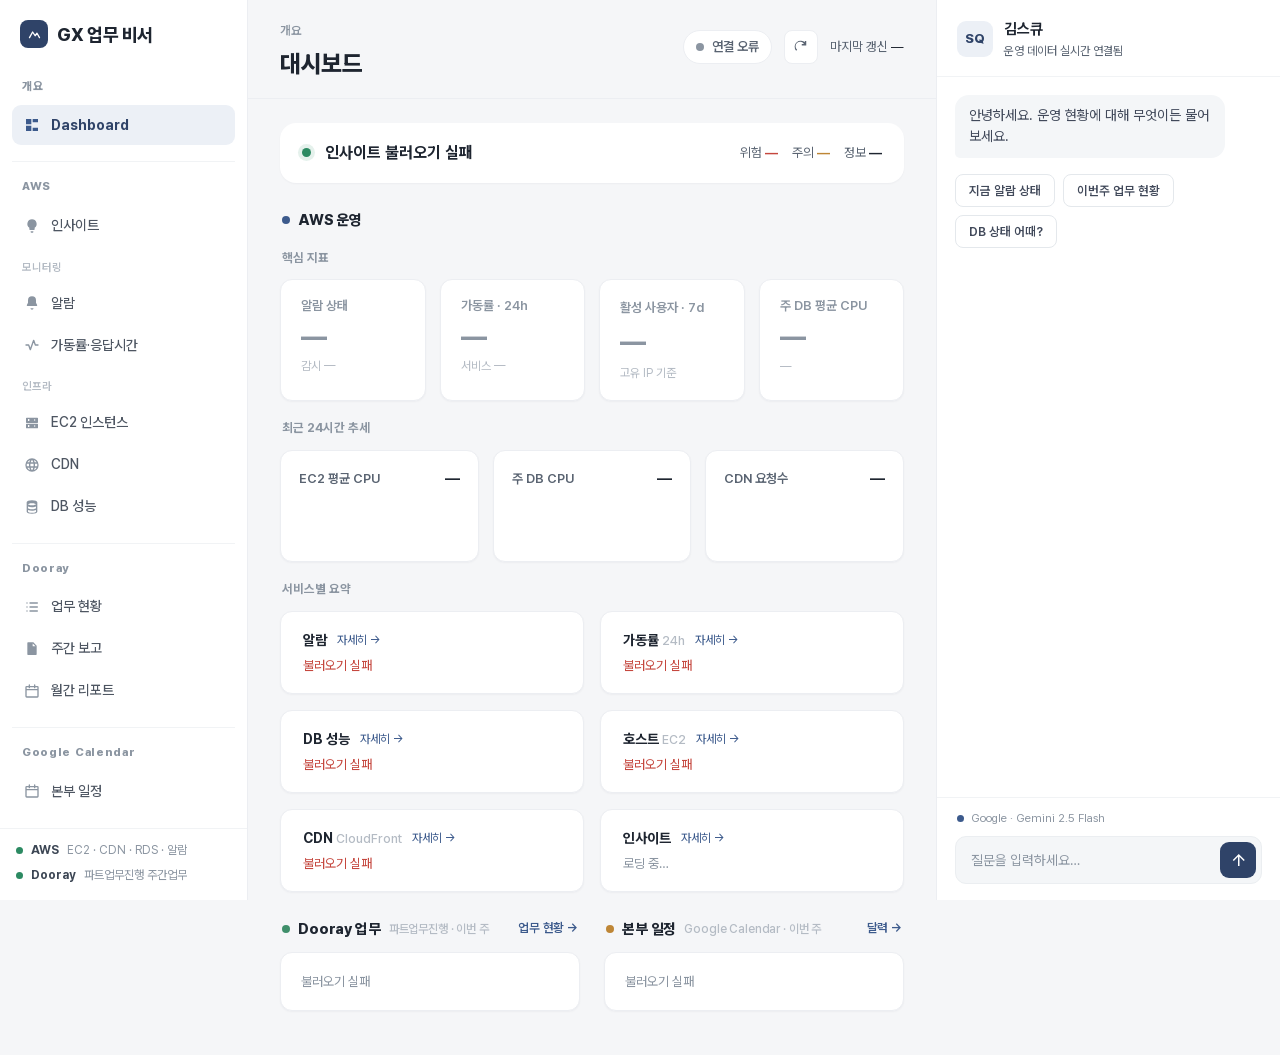
==== commit 6786deec: "feat: 대시보드 네이비 리디자인 + Dooray 월간/캘린더 + 도메인 개편 - 디자인: Claude Design 목업 기반 네이비/슬레이트 팔레트 전면 적용   (토스블루 →" ====
--- a/dashboard/static/index.html
+++ b/dashboard/static/index.html
@@ -14,23 +14,28 @@
     <!-- ══ 좌측 사이드바 네비 ══ -->
     <aside class="sidebar" id="sidebar">
       <div class="sidebar-logo">
-        <span class="logo-title">Hermes</span>
-        <span class="logo-badge">운영</span>
+        <span class="logo-mark" aria-hidden="true">
+          <svg width="15" height="15" viewBox="0 0 24 24" fill="none" stroke="#fff" stroke-width="2.1" stroke-linecap="round" stroke-linejoin="round"><path d="M4 17l5-9 4 6 3-4 4 7"/></svg>
+        </span>
+        <span class="logo-title">GX 업무 비서</span>
       </div>
 
       <nav class="nav" id="nav">
-        <div class="nav-domain">AWS 운영</div>
+        <div class="nav-domain">개요</div>
         <div class="nav-group">
-          <div class="nav-label">개요</div>
           <a class="nav-item" href="#/dashboard" data-route="dashboard">
             <span class="nav-icon" aria-hidden="true">
               <svg viewBox="0 0 24 24" width="16" height="16"><path fill="currentColor" d="M3 3h8v8H3V3zm10 0h8v5h-8V3zM3 13h8v8H3v-8zm10 3h8v5h-8v-5z"/></svg>
             </span>Dashboard
           </a>
+        </div>
+        <div class="nav-domain nav-domain--aws">AWS</div>
+        <div class="nav-group">
           <a class="nav-item" href="#/insights" data-route="insights">
             <span class="nav-icon" aria-hidden="true">
               <svg viewBox="0 0 24 24" width="16" height="16"><path fill="currentColor" d="M12 2a7 7 0 00-4 12.7V17a1 1 0 001 1h6a1 1 0 001-1v-2.3A7 7 0 0012 2zm-2 19a1 1 0 001 1h2a1 1 0 001-1v-1h-4v1z"/></svg>
-            </span>인사이트
+            </span><span class="nav-text">인사이트</span>
+            <span class="nav-badge" id="nav-insight-badge" hidden>0</span>
           </a>
         </div>
         <div class="nav-group">
@@ -64,13 +69,31 @@
             </span>DB 성능
           </a>
         </div>
-        <div class="nav-domain nav-domain--work">업무</div>
+        <div class="nav-domain nav-domain--work">Dooray</div>
         <div class="nav-group">
-          <div class="nav-label">Dooray</div>
+          <a class="nav-item" href="#/tasks" data-route="tasks">
+            <span class="nav-icon" aria-hidden="true">
+              <svg viewBox="0 0 24 24" width="16" height="16"><path fill="none" stroke="currentColor" stroke-width="2" stroke-linecap="round" stroke-linejoin="round" d="M9 6h11M9 12h11M9 18h11M4.5 6h.01M4.5 12h.01M4.5 18h.01"/></svg>
+            </span><span class="nav-text">업무 현황</span>
+          </a>
           <a class="nav-item" href="#/weekly" data-route="weekly">
             <span class="nav-icon" aria-hidden="true">
               <svg viewBox="0 0 24 24" width="16" height="16"><path fill="currentColor" d="M6 2h8l5 5v13a1 1 0 01-1 1H6a1 1 0 01-1-1V3a1 1 0 011-1zm7 1.6V8h4.4L13 3.6zM8 12h8v1.5H8V12zm0 3.2h8v1.5H8v-1.5zM8 8.8h4v1.5H8V8.8z"/></svg>
-            </span>주간 보고
+            </span><span class="nav-text">주간 보고</span>
+          </a>
+          <a class="nav-item" href="#/monthly" data-route="monthly">
+            <span class="nav-icon" aria-hidden="true">
+              <svg viewBox="0 0 24 24" width="16" height="16"><path fill="none" stroke="currentColor" stroke-width="2" stroke-linecap="round" stroke-linejoin="round" d="M4 5.5h16a1 1 0 011 1V20a1 1 0 01-1 1H4a1 1 0 01-1-1V6.5a1 1 0 011-1zM3 10h18M8 3v4M16 3v4"/></svg>
+            </span><span class="nav-text">월간 리포트</span>
+          </a>
+        </div>
+
+        <div class="nav-domain nav-domain--cal">Google Calendar</div>
+        <div class="nav-group">
+          <a class="nav-item" href="#/calendar" data-route="calendar">
+            <span class="nav-icon" aria-hidden="true">
+              <svg viewBox="0 0 24 24" width="16" height="16"><path fill="none" stroke="currentColor" stroke-width="2" stroke-linecap="round" stroke-linejoin="round" d="M4 5.5h16a1 1 0 011 1V20a1 1 0 01-1 1H4a1 1 0 01-1-1V6.5a1 1 0 011-1zM3 10h18M8 3v4M16 3v4"/></svg>
+            </span><span class="nav-text">본부 일정</span>
           </a>
         </div>
       </nav>
@@ -79,12 +102,12 @@
         <div class="src-row">
           <span class="src-dot" id="src-aws-dot"></span>
           <span class="src-name">AWS</span>
-          <span class="src-sub">ap-northeast-2</span>
+          <span class="src-sub">EC2 · CDN · RDS · 알람</span>
         </div>
         <div class="src-row">
           <span class="src-dot" id="src-dooray-dot"></span>
           <span class="src-name">Dooray</span>
-          <span class="src-sub">파트업무진행</span>
+          <span class="src-sub">파트업무진행 주간업무</span>
         </div>
       </div>
     </aside>
@@ -122,6 +145,7 @@
           <span class="insight-summary-counts">
             <span class="insight-count crit">위험 <b id="dash-cnt-crit">—</b></span>
             <span class="insight-count warn">주의 <b id="dash-cnt-warn">—</b></span>
+            <span class="insight-count">정보 <b id="dash-cnt-info">—</b></span>
           </span>
         </div>
 
@@ -131,63 +155,87 @@
           <ul class="insight-list" id="dash-attention-list"></ul>
         </div>
 
-        <!-- 전체 지표(접기) — 정상은 숨기고 필요 시 펼침 -->
-        <section class="metrics-section" id="dash-normal-fold">
-          <div class="metrics-head">전체 지표</div>
-          <div class="normal-body">
-        <!-- KPI 요약 스트립 -->
-        <div class="kpi-strip" id="kpi-strip">
-          <button type="button" class="kpi-tile" data-route-to="alarms" id="kpi-alarms">
-            <span class="kpi-tile-val">—</span>
-            <span class="kpi-tile-label">알람</span>
-          </button>
-          <button type="button" class="kpi-tile" data-route-to="uptime" id="kpi-uptime">
-            <span class="kpi-tile-val">—</span>
-            <span class="kpi-tile-label">가동률 24h</span>
-          </button>
-          <div class="kpi-tile kpi-tile--static" id="kpi-users">
-            <span class="kpi-tile-val">—</span>
-            <span class="kpi-tile-label">활성 사용자 7d</span>
-          </div>
-          <button type="button" class="kpi-tile" data-route-to="database" id="kpi-dbcpu">
-            <span class="kpi-tile-val">—</span>
-            <span class="kpi-tile-label">DB CPU</span>
-          </button>
-          <!-- 5xx 에러 KPI 타일 제거(응답품질 메뉴 삭제) -->
-        </div>
-
-        <!-- 영역별 요약 미니카드 그리드 -->
-        <div class="summary-grid">
-          <!-- 알람 요약 -->
-          <button type="button" class="mini-card" data-route-to="alarms" id="sum-alarms">
-            <div class="mini-head"><span class="mini-title">알람</span><span class="mini-go">자세히 →</span></div>
-            <div class="mini-body" id="sum-alarms-body"><span class="mini-muted">로딩 중…</span></div>
-          </button>
-          <!-- 가동률 요약 -->
-          <button type="button" class="mini-card" data-route-to="uptime" id="sum-uptime">
-            <div class="mini-head"><span class="mini-title">가동률 (24h)</span><span class="mini-go">자세히 →</span></div>
-            <div class="mini-body" id="sum-uptime-body"><span class="mini-muted">로딩 중…</span></div>
-          </button>
-          <!-- 트래픽 요약 카드 제거(메뉴 폐지 — 이상 징후는 인사이트에서 표면화) -->
-          <!-- 응답품질 요약 카드 제거 -->
-          <!-- DB 요약 -->
-          <button type="button" class="mini-card" data-route-to="database" id="sum-db">
-            <div class="mini-head"><span class="mini-title">DB 성능</span><span class="mini-go">자세히 →</span></div>
-            <div class="mini-body" id="sum-db-body"><span class="mini-muted">로딩 중…</span></div>
-          </button>
-          <!-- 호스트(EC2) 요약 -->
-          <button type="button" class="mini-card" data-route-to="host" id="sum-host">
-            <div class="mini-head"><span class="mini-title">호스트 (EC2)</span><span class="mini-go">자세히 →</span></div>
-            <div class="mini-body" id="sum-host-body"><span class="mini-muted">로딩 중…</span></div>
-          </button>
-          <!-- CDN(CloudFront) 요약 -->
-          <button type="button" class="mini-card" data-route-to="cdn" id="sum-cdn">
-            <div class="mini-head"><span class="mini-title">CDN (CloudFront)</span><span class="mini-go">자세히 →</span></div>
-            <div class="mini-body" id="sum-cdn-body"><span class="mini-muted">로딩 중…</span></div>
-          </button>
-        </div>
-          </div>
-        </section>
+        <!-- ════ ● AWS 운영 (핵심지표 + 추세 + 서비스 카드) ════ -->
+        <section class="metrics-section domain-section">
+          <div class="metrics-head metrics-head--domain"><span class="dh-dot dh-aws"></span>AWS 운영</div>
+          <div class="metrics-sub">핵심 지표</div>
+          <div class="kpi-strip" id="kpi-strip">
+            <button type="button" class="kpi-tile" data-route-to="alarms" id="kpi-alarms">
+              <span class="kpi-tile-label">알람 상태</span>
+              <span class="kpi-tile-val">—</span>
+              <span class="kpi-tile-sub" id="kpi-alarms-sub">감시 —</span>
+            </button>
+            <button type="button" class="kpi-tile" data-route-to="uptime" id="kpi-uptime">
+              <span class="kpi-tile-label">가동률 · 24h</span>
+              <span class="kpi-tile-val">—</span>
+              <span class="kpi-tile-sub" id="kpi-uptime-sub">서비스 —</span>
+            </button>
+            <div class="kpi-tile kpi-tile--static" id="kpi-users">
+              <span class="kpi-tile-label">활성 사용자 · 7d</span>
+              <span class="kpi-tile-val">—</span>
+              <span class="kpi-tile-sub">고유 IP 기준</span>
+            </div>
+            <button type="button" class="kpi-tile" data-route-to="database" id="kpi-dbcpu">
+              <span class="kpi-tile-label">주 DB 평균 CPU</span>
+              <span class="kpi-tile-val">—</span>
+              <span class="kpi-tile-sub" id="kpi-dbcpu-sub">—</span>
+            </button>
+          </div>
+          <div class="metrics-sub">최근 24시간 추세</div>
+          <div class="trend-grid" id="trend-grid">
+            <div class="trend-card">
+              <div class="trend-head"><span class="trend-label">EC2 평균 CPU</span><b class="trend-val" id="trend-ec2-val">—</b></div>
+              <div class="trend-spark" id="trend-ec2-spark"></div>
+            </div>
+            <div class="trend-card">
+              <div class="trend-head"><span class="trend-label">주 DB CPU</span><b class="trend-val" id="trend-db-val">—</b></div>
+              <div class="trend-spark" id="trend-db-spark"></div>
+            </div>
+            <div class="trend-card">
+              <div class="trend-head"><span class="trend-label">CDN 요청수</span><b class="trend-val" id="trend-cdn-val">—</b></div>
+              <div class="trend-spark" id="trend-cdn-spark"></div>
+            </div>
+          </div>
+          <div class="metrics-sub">서비스별 요약</div>
+          <div class="summary-grid">
+            <button type="button" class="mini-card" data-route-to="alarms" id="sum-alarms">
+              <div class="mini-head"><span class="mini-title">알람</span><span class="mini-go">자세히 →</span></div>
+              <div class="mini-body" id="sum-alarms-body"><span class="mini-muted">로딩 중…</span></div>
+            </button>
+            <button type="button" class="mini-card" data-route-to="uptime" id="sum-uptime">
+              <div class="mini-head"><span class="mini-title">가동률 <span class="mini-title-sub">24h</span></span><span class="mini-go">자세히 →</span></div>
+              <div class="mini-body" id="sum-uptime-body"><span class="mini-muted">로딩 중…</span></div>
+            </button>
+            <button type="button" class="mini-card" data-route-to="database" id="sum-db">
+              <div class="mini-head"><span class="mini-title">DB 성능</span><span class="mini-go">자세히 →</span></div>
+              <div class="mini-body" id="sum-db-body"><span class="mini-muted">로딩 중…</span></div>
+            </button>
+            <button type="button" class="mini-card" data-route-to="host" id="sum-host">
+              <div class="mini-head"><span class="mini-title">호스트 <span class="mini-title-sub">EC2</span></span><span class="mini-go">자세히 →</span></div>
+              <div class="mini-body" id="sum-host-body"><span class="mini-muted">로딩 중…</span></div>
+            </button>
+            <button type="button" class="mini-card" data-route-to="cdn" id="sum-cdn">
+              <div class="mini-head"><span class="mini-title">CDN <span class="mini-title-sub">CloudFront</span></span><span class="mini-go">자세히 →</span></div>
+              <div class="mini-body" id="sum-cdn-body"><span class="mini-muted">로딩 중…</span></div>
+            </button>
+            <button type="button" class="mini-card" data-route-to="insights" id="sum-insights">
+              <div class="mini-head"><span class="mini-title">인사이트</span><span class="mini-go">자세히 →</span></div>
+              <div class="mini-body" id="sum-insights-body"><span class="mini-muted">로딩 중…</span></div>
+            </button>
+          </div>
+        </section>
+
+        <!-- ════ ● Dooray 업무 + ● 본부 일정 (한 줄에 나란히, 각 풍부한 패널) ════ -->
+        <div class="domain-row">
+          <section class="metrics-section">
+            <div class="metrics-head metrics-head--domain"><span class="dh-dot dh-dooray"></span>Dooray 업무 <span class="dh-sub">파트업무진행 · 이번 주</span><a class="domain-go" href="#/tasks">업무 현황 →</a></div>
+            <div class="dash-panel" id="dash-dooray"><span class="mini-muted">로딩 중…</span></div>
+          </section>
+          <section class="metrics-section">
+            <div class="metrics-head metrics-head--domain"><span class="dh-dot dh-cal"></span>본부 일정 <span class="dh-sub">Google Calendar · 이번 주</span><a class="domain-go" href="#/calendar">달력 →</a></div>
+            <div class="dash-panel" id="dash-cal"><span class="mini-muted">로딩 중…</span></div>
+          </section>
+        </div>
       </div>
 
       <!-- ════ 뷰: ALARMS ════ -->
@@ -377,21 +425,136 @@
         </section>
       </div>
 
-      <!-- ════ 뷰: 주간 보고(Dooray) ════ -->
+      <!-- ════ 뷰: 업무 현황(Dooray, 프로젝트별 진행) ════ -->
+      <div class="view" id="view-tasks" data-view="tasks" hidden>
+        <section class="card" id="panel-tasks">
+          <div class="card-head">
+            <div class="card-head-main">
+              <h2>업무 현황 <span class="week-badge" id="tasks-week"></span></h2>
+              <p class="card-sub" id="tasks-note"></p>
+            </div>
+          </div>
+          <div class="card-body">
+            <div class="state-loading" data-state="loading"><div class="spinner"></div><span>로딩 중…</span></div>
+            <div class="state-empty" data-state="empty" hidden>데이터 없음</div>
+            <div class="state-error" data-state="error" hidden></div>
+            <div class="state-ok" data-state="ok" hidden>
+              <div id="tasks-summary"></div>
+              <div class="report-head">
+                <div class="report-head-l">
+                  <div class="report-head-title">프로젝트별 업무</div>
+                  <div class="report-head-hint">도전·개선·생존 분류 · 클릭하면 상세·히스토리</div>
+                </div>
+                <div class="report-head-tools">
+                  <button type="button" class="btn-soft js-layout-edit" id="tasks-edit" hidden>구성 편집</button>
+                </div>
+              </div>
+              <div id="tasks-report"></div>
+            </div>
+          </div>
+        </section>
+      </div>
+
+      <!-- ════ 뷰: 주간 보고(Dooray, 생성 → 전주 실적 양식 → 복사) ════ -->
       <div class="view" id="view-weekly" data-view="weekly" hidden>
         <section class="card" id="panel-weekly">
           <div class="card-head">
-            <h2>주간 보고 <span class="card-meta" id="weekly-week"></span></h2>
+            <div class="card-head-main">
+              <h2>주간 보고 <span class="week-badge" id="weekly-week"></span></h2>
+              <p class="card-sub" id="weekly-note"></p>
+            </div>
           </div>
           <div class="card-body">
             <div class="state-loading" data-state="loading"><div class="spinner"></div><span>로딩 중…</span></div>
             <div class="state-empty" data-state="empty" hidden>데이터 없음</div>
             <div class="state-error" data-state="error" hidden></div>
             <div class="state-ok" data-state="ok" hidden>
-              <div class="ts-explain" id="weekly-note"></div>
-              <div id="weekly-summary"></div>
-              <div class="report-divider">업무 목록 <span class="report-divider-hint">· 클릭하면 상세·코멘트</span></div>
-              <div id="weekly-report"></div>
+              <!-- 생성 전: 안내 + 생성 버튼 -->
+              <div class="weekly-gen" id="weekly-gen">
+                <div class="weekly-gen-icon" aria-hidden="true">📋</div>
+                <div class="weekly-gen-title">전주 실적 주간보고 만들기</div>
+                <div class="weekly-gen-desc">지금까지 수집된 이번 주 업무를 도전·개선·생존 분류에 맞춰 파트장 메일 형식으로 정리해요.</div>
+                <div class="weekly-gen-actions">
+                  <button type="button" class="btn-soft js-layout-edit" id="weekly-edit" hidden>구성 편집</button>
+                  <button type="button" class="btn-primary" id="weekly-generate">주간보고 생성</button>
+                </div>
+              </div>
+              <!-- 생성 후: 미리보기 + 복사 -->
+              <div id="weekly-preview-wrap" hidden>
+                <div class="report-head">
+                  <div class="report-head-l">
+                    <div class="report-head-title">주간보고 미리보기</div>
+                    <div class="report-head-hint">전주 실적 · 보이는 그대로 복사돼요 (기타 제외)</div>
+                  </div>
+                  <div class="report-head-tools">
+                    <button type="button" class="btn-soft js-layout-edit">구성 편집</button>
+                    <button type="button" class="btn-soft" id="weekly-regen">다시 생성</button>
+                    <button type="button" class="btn-primary" id="weekly-copy">복사</button>
+                  </div>
+                </div>
+                <div class="weekly-preview" id="weekly-preview"></div>
+              </div>
+            </div>
+          </div>
+        </section>
+      </div>
+
+      <!-- ════ 뷰: 월간 리포트(Dooray, 프로젝트별 누적) ════ -->
+      <div class="view" id="view-monthly" data-view="monthly" hidden>
+        <section class="card" id="panel-monthly">
+          <div class="card-head">
+            <div class="card-head-main">
+              <h2>월간 리포트 <span class="week-badge" id="monthly-month"></span></h2>
+              <p class="card-sub" id="monthly-note"></p>
+            </div>
+          </div>
+          <div class="card-body">
+            <div class="state-loading" data-state="loading"><div class="spinner"></div><span>로딩 중…</span></div>
+            <div class="state-empty" data-state="empty" hidden>데이터 없음</div>
+            <div class="state-error" data-state="error" hidden></div>
+            <div class="state-ok" data-state="ok" hidden>
+              <div class="report-head">
+                <div class="report-head-l">
+                  <div class="report-head-title">프로젝트별 월간 실적</div>
+                  <div class="report-head-hint">매일 누적 · 도전·개선·생존 분류 · 복사 시 기타 제외</div>
+                </div>
+                <div class="report-head-tools">
+                  <select class="le-sel" id="monthly-select" aria-label="월 선택"></select>
+                  <button type="button" class="btn-soft js-layout-edit">구성 편집</button>
+                  <button type="button" class="btn-primary" id="monthly-copy">복사</button>
+                </div>
+              </div>
+              <div class="weekly-preview"><div class="wk-report" id="monthly-report"></div></div>
+            </div>
+          </div>
+        </section>
+      </div>
+
+      <!-- ════ 뷰: 본부 일정(Google Calendar) ════ -->
+      <div class="view" id="view-calendar" data-view="calendar" hidden>
+        <section class="card" id="panel-calendar">
+          <div class="card-head">
+            <div class="card-head-main">
+              <h2>본부 일정 <span class="week-badge" id="cal-window"></span></h2>
+              <p class="card-sub" id="cal-note"></p>
+            </div>
+          </div>
+          <div class="card-body">
+            <div class="state-loading" data-state="loading"><div class="spinner"></div><span>로딩 중…</span></div>
+            <div class="state-empty" data-state="empty" hidden>데이터 없음</div>
+            <div class="state-error" data-state="error" hidden></div>
+            <div class="state-ok" data-state="ok" hidden>
+              <div class="cal-toolbar">
+                <div class="cal-monthnav">
+                  <button type="button" class="cal-arrow" id="cal-prev" aria-label="이전 달">‹</button>
+                  <div class="cal-month-title" id="cal-title">—</div>
+                  <button type="button" class="cal-arrow" id="cal-next" aria-label="다음 달">›</button>
+                </div>
+                <button type="button" class="cal-todaybtn" id="cal-today">오늘</button>
+              </div>
+              <div class="cal-legend" id="cal-legend"></div>
+              <div class="cal-grid" id="cal-grid"></div>
+              <div class="cal-demo-note" id="cal-demo-note" hidden>예시(데모) 일정입니다. iCal 연동(<code>GCAL_ICS_URL</code>) 후 실제 본부 일정으로 자동 교체됩니다.</div>
             </div>
           </div>
         </section>
@@ -401,7 +564,7 @@
 
     <!-- ══ RDS 인스턴스 상세 모달 ══ -->
     <div class="modal-overlay" id="db-modal" hidden>
-      <div class="modal" role="dialog" aria-modal="true" aria-labelledby="db-modal-title">
+      <div class="modal modal-xl" role="dialog" aria-modal="true" aria-labelledby="db-modal-title">
         <div class="modal-head">
           <div class="modal-head-text">
             <h2 class="modal-title" id="db-modal-title">—</h2>
@@ -415,15 +578,17 @@
           <div class="modal-meta" id="db-modal-meta"></div>
           <div class="chart-wrap"><canvas id="db-detail-cpu-chart"></canvas></div>
           <div class="chart-wrap"><canvas id="db-detail-cpud-chart"></canvas></div>
-          <div class="chart-wrap"><canvas id="db-detail-mem-chart"></canvas></div>
-          <div class="chart-wrap"><canvas id="db-detail-conn-chart"></canvas></div>
+          <div class="modal-chart-grid">
+            <div class="chart-wrap"><canvas id="db-detail-mem-chart"></canvas></div>
+            <div class="chart-wrap"><canvas id="db-detail-conn-chart"></canvas></div>
+          </div>
         </div>
       </div>
     </div>
 
     <!-- ══ EC2 인스턴스 상세 모달(클릭 시 표시) ══ -->
     <div class="modal-overlay" id="host-modal" hidden>
-      <div class="modal" role="dialog" aria-modal="true" aria-labelledby="host-modal-title">
+      <div class="modal modal-xl" role="dialog" aria-modal="true" aria-labelledby="host-modal-title">
         <div class="modal-head">
           <div class="modal-head-text">
             <h2 class="modal-title" id="host-modal-title">—</h2>
@@ -445,7 +610,7 @@
 
     <!-- ══ 업무 상세 모달(주간 보고 업무 클릭 시) ══ -->
     <div class="modal-overlay" id="task-modal" hidden>
-      <div class="modal" role="dialog" aria-modal="true" aria-labelledby="task-modal-title">
+      <div class="modal modal-xl" role="dialog" aria-modal="true" aria-labelledby="task-modal-title">
         <div class="modal-head">
           <div class="modal-head-text">
             <h2 class="modal-title" id="task-modal-title">—</h2>
@@ -456,6 +621,27 @@
           </button>
         </div>
         <div class="modal-body" id="task-modal-body"></div>
+      </div>
+    </div>
+
+    <!-- ══ 주간보고 구성 편집 모달 ══ -->
+    <div class="modal-overlay" id="layout-modal" hidden>
+      <div class="modal modal-lg" role="dialog" aria-modal="true" aria-labelledby="layout-modal-title">
+        <div class="modal-head">
+          <div class="modal-head-text">
+            <h2 class="modal-title" id="layout-modal-title">주간보고 구성 편집</h2>
+            <span class="modal-sub">대항목·목표문장·프로젝트 배정과 순서를 누구나 수정할 수 있어요.</span>
+          </div>
+          <button type="button" class="modal-close" id="layout-modal-close" aria-label="닫기">
+            <svg viewBox="0 0 24 24" width="18" height="18" aria-hidden="true"><path fill="currentColor" d="M18.3 5.71L12 12l6.3 6.29-1.41 1.42L10.59 13.4 4.29 19.71 2.88 18.3 9.17 12 2.88 5.71 4.29 4.29l6.3 6.3 6.3-6.3z"/></svg>
+          </button>
+        </div>
+        <div class="modal-body" id="layout-editor"></div>
+        <div class="modal-foot">
+          <span class="layout-msg" id="layout-msg"></span>
+          <button type="button" class="btn-soft" id="layout-cancel">취소</button>
+          <button type="button" class="btn-primary" id="layout-save">저장</button>
+        </div>
       </div>
     </div>
 
@@ -482,7 +668,7 @@
         <!-- 예시 질문 칩(클릭 시 자동 전송) -->
         <div class="chat-chips" id="chat-chips">
           <button type="button" class="chat-chip" data-q="지금 알람 상태 어때?">지금 알람 상태</button>
-          <button type="button" class="chat-chip" data-q="이번주 많이 쓴 API는?">이번주 많이 쓴 API</button>
+          <button type="button" class="chat-chip" data-q="이번주 업무 진행 현황 요약해줘">이번주 업무 현황</button>
           <button type="button" class="chat-chip" data-q="DB 상태 어때?">DB 상태 어때?</button>
         </div>
       </div>
--- a/dashboard/static/styles.css
+++ b/dashboard/static/styles.css
@@ -17,50 +17,54 @@
 }
 
 :root {
-  /* ── 표면(Toss 정밀 팔레트 — 목업 기준) ───────────── */
-  --bg: #f2f4f6;          /* 페이지 배경(토스 그레이) */
+  /* ── 표면(네이비/슬레이트 팔레트 — Claude Design 목업 "Hermes 대시보드.dc.html" 기준) ── */
+  --bg: #f5f6f8;          /* 페이지 배경(슬레이트 그레이) */
   --bg-side: #ffffff;     /* 사이드바 */
   --bg-card: #ffffff;     /* 카드 */
   --bg-cardhead: #ffffff; /* 카드 헤더부 */
   --bg-elev: #f4f6f8;     /* 입력·봇 말풍선·칩 트랙·진행바 트랙 */
-  --bg-elev2: #f7f8fa;    /* 보조 표면(리스트 행·근거 칩) */
+  --bg-elev2: #f7f8fa;    /* 보조 표면(권장 조치·근거 칩·리스트 행) */
 
   /* ── 보더(헤어라인, 솔리드 톤 분리) ───────────────── */
-  --border: #eef0f3;
+  --border: #eceef2;
   --border-soft: #f1f3f5;
-  --divider: #eef0f3;
-  --border-hover: #e2e5ea;  /* 카드 hover 시 살짝 진한 보더 */
-
-  /* ── 텍스트(Toss, 순수검정 금지) ──────────────────── */
-  --text: #191f28;        /* 본문·제목·지표 숫자(토스 니어블랙) */
-  --muted: #4e5968;       /* 보조(라벨·중간 텍스트) */
+  --divider: #f1f3f5;
+  --border-hover: #d6dce4;  /* 카드 hover 시 살짝 진한 보더 */
+
+  /* ── 텍스트(순수검정 금지) ────────────────────────── */
+  --text: #1e2530;        /* 본문·제목·지표 숫자(니어블랙) */
+  --muted: #5a6472;       /* 보조(라벨·중간 텍스트) */
   --label: #8b95a1;       /* 흐림(축·작은 라벨·서브) */
-  --faint: #aeb5bd;       /* 가장 흐림(섹션 캡션) */
-
-  /* ── 액센트(단일 = 토스블루, 희소 사용) ──────────── */
-  --accent: #3182f6;
-  --accent-hi: #1b64da;   /* hover/pressed */
-  --accent-soft: #edf4ff;  /* 선택 항목 옅은 틴트 */
-  --focus: #3182f6;
-
-  /* ── 상태색(Toss semantic — 점+작은 텍스트로만) ───── */
-  --ok: #0fa968;          /* success */
-  --ok-dot: #16c47f;      /* success 점 */
-  --alarm: #f04452;       /* destructive */
-  --amber: #ff9500;       /* warning */
-  --info: #3182f6;        /* info */
+  --faint: #b4bbc4;       /* 가장 흐림(섹션 캡션) */
+
+  /* ── 액센트(슬레이트블루 = 링크·info·차트·nav 아이콘, 희소 사용) ── */
+  --accent: #3c5a8c;
+  --accent-hi: #2a4575;   /* hover/pressed */
+  --accent-soft: #ecf0f6; /* nav active 배경·info 배지·선택 틴트 */
+  --focus: #3c5a8c;
+
+  /* ── 브랜드 네이비(로고·전송 버튼·유저 말풍선·강조 제목) ── */
+  --brand: #2f4368;
+  --brand-hi: #2a4575;
+
+  /* ── 상태색(semantic — 점+작은 텍스트로만) ────────── */
+  --ok: #27754f;          /* success 텍스트 */
+  --ok-dot: #2c8a62;      /* success 점 */
+  --alarm: #c5473e;       /* destructive */
+  --amber: #be8636;       /* warning */
+  --info: #3c5a8c;        /* info */
   --blue2: #8b95a1;       /* 보조 라인 */
-  --insufficient: #aeb5bd;
+  --insufficient: #b4bbc4;
 
   /* ── 상태 표면색(틴트, 작은 스케일에만) ───────────── */
-  --ok-bg: #ebfaf1;
-  --alarm-bg: #fdecec;
-  --amber-bg: #fff4e6;
-
-  /* ── 그림자(Toss — 매우 옅게) ─────────────────────── */
-  --shadow-card: 0 1px 2px rgba(17,24,39,0.03);
-  --shadow-hover: 0 4px 16px rgba(17,24,39,0.07);
-  --shadow-pop: 0 10px 44px rgba(17,24,39,0.10);
+  --ok-bg: #e9f2ec;
+  --alarm-bg: #f7e9e7;
+  --amber-bg: #fbf2e3;
+
+  /* ── 그림자(매우 옅게, 네이비 톤) ─────────────────── */
+  --shadow-card: 0 1px 2px rgba(28,38,56,0.04);
+  --shadow-hover: 0 6px 20px rgba(28,38,56,0.08);
+  --shadow-pop: 0 24px 60px rgba(16,24,40,0.22);
 
   font-family: "Pretendard Variable", Pretendard, -apple-system,
     "Apple SD Gothic Neo", system-ui, sans-serif;
@@ -89,7 +93,7 @@
 
 /* ══ 좌측 사이드바 ══════════════════════════════════ */
 .sidebar {
-  width: 240px;
+  width: 248px;
   flex-shrink: 0;
   background: var(--bg-side);
   border-right: 1px solid var(--border);
@@ -98,58 +102,69 @@
   position: sticky;
   top: 0;
   height: 100vh;
-  padding: 18px 14px;
+  padding: 0;
 }
 .sidebar-logo {
   display: flex;
   align-items: center;
-  gap: 11px;
-  padding: 6px 8px 18px;
+  gap: 9px;
+  padding: 20px 20px 16px;
 }
 .logo-mark {
   flex: 0 0 auto;
-  width: 32px; height: 32px;
+  width: 28px; height: 28px;
   border-radius: 8px;
   display: inline-flex;
   align-items: center;
   justify-content: center;
-  background: linear-gradient(135deg, var(--accent), var(--accent-hi));
+  background: var(--brand);
   color: #ffffff;
 }
 .logo-text { display: flex; flex-direction: column; gap: 1px; min-width: 0; }
-.logo-title { font-size: 20px; font-weight: 800; letter-spacing: -0.04em; color: var(--text); }
+.logo-title { font-size: 18px; font-weight: 800; letter-spacing: -0.02em; color: var(--text); }
 .logo-badge {
-  font-size: 11px; font-weight: 700; color: var(--accent);
-  background: var(--accent-soft); padding: 2px 8px; border-radius: 6px;
+  margin-left: auto;
+  font-size: 11px; font-weight: 700; color: var(--muted);
+  background: var(--bg-elev); padding: 3px 9px; border-radius: 6px;
 }
 .logo-sub { font-size: 11px; color: var(--muted); }
 
 /* 네비 */
-.nav { flex: 1 1 auto; overflow-y: auto; display: flex; flex-direction: column; gap: 18px; padding-top: 8px; }
-.nav-group { display: flex; flex-direction: column; gap: 2px; }
+.nav { flex: 1 1 auto; overflow-y: auto; display: flex; flex-direction: column; gap: 2px; padding: 6px 12px 12px; }
+.nav-group { display: flex; flex-direction: column; gap: 2px; margin-bottom: 6px; }
 .nav-label {
-  font-size: 10.5px;
+  font-size: 11px;
   font-weight: 600;
-  letter-spacing: 0.09em;
-  text-transform: uppercase;
-  color: var(--label);
-  padding: 2px 10px 6px;
+  letter-spacing: 0.01em;
+  color: var(--faint);
+  padding: 6px 10px 5px;
 }
 .nav-item {
   position: relative;
   display: flex;
   align-items: center;
-  gap: 10px;
-  padding: 9px 12px;
-  border-radius: 10px;
-  color: var(--muted);
+  gap: 11px;
+  height: 40px;
+  padding: 0 12px;
+  border-radius: 9px;
+  color: #4e5662;
   font-size: 14px;
-  font-weight: 600;
+  font-weight: 500;
   text-decoration: none;
   cursor: pointer;
   transition: background .12s, color .12s;
 }
-.nav-item:hover { background: var(--bg-elev); color: var(--text); }
+.nav-item:hover { background: #f3f5f8; color: var(--text); }
+/* 네비 우측 카운트 배지(인사이트 미해결 신호 수) */
+.nav-badge {
+  flex: 0 0 auto; margin-left: auto;
+  min-width: 18px; height: 18px; padding: 0 5px;
+  display: inline-flex; align-items: center; justify-content: center;
+  font-size: 11px; font-weight: 700;
+  color: var(--accent); background: var(--accent-soft);
+  border-radius: 9999px;
+}
+.nav-badge[hidden] { display: none; }
 /* 네비 아이콘(좌측 inline SVG) */
 .nav-icon {
   flex: 0 0 auto;
@@ -163,7 +178,7 @@
 .nav-item:hover .nav-icon { color: var(--muted); }
 .nav-item.active {
   background: var(--accent-soft);
-  color: var(--accent);
+  color: var(--brand);
   font-weight: 700;
 }
 .nav-item.active .nav-icon { color: var(--accent); }
@@ -204,29 +219,32 @@
 .main {
   flex: 1 1 auto;
   min-width: 0;
-  padding: 22px 26px 44px;
+  padding: 22px 32px 44px;
   display: flex;
   flex-direction: column;
   gap: 24px;
 }
 
-/* 상단 헤더 */
+/* 상단 헤더(하단 헤어라인 밴드) */
 .topbar {
   display: flex;
-  align-items: flex-end;
+  align-items: flex-start;
   justify-content: space-between;
   gap: 16px;
+  margin: -22px -32px 0;
+  padding: 22px 32px 16px;
+  border-bottom: 1px solid var(--border);
 }
 .topbar-eyebrow {
   display: block;
-  font-size: 12px;
+  font-size: 12.5px;
   font-weight: 600;
-  letter-spacing: 0.04em;
-  color: var(--muted);
-  margin-bottom: 2px;
-}
-.topbar-title { margin: 0; font-size: 26px; font-weight: 700; color: var(--text); letter-spacing: -0.01em; }
-.topbar-right { display: flex; align-items: center; gap: 14px; }
+  letter-spacing: 0.01em;
+  color: var(--label);
+  margin-bottom: 5px;
+}
+.topbar-title { margin: 0; font-size: 24px; font-weight: 800; color: var(--text); letter-spacing: -0.02em; }
+.topbar-right { display: flex; align-items: center; gap: 12px; padding-top: 8px; }
 
 /* 상태 배지 */
 .status-pill {
@@ -242,6 +260,7 @@
   color: var(--muted);
 }
 .status-dot { width: 8px; height: 8px; border-radius: 50%; background: var(--label); }
+.status-pill[hidden] { display: none; }
 .status-pill.ok { color: var(--ok); border-color: transparent; background: var(--ok-bg); }
 .status-pill.ok .status-dot { background: var(--ok); }
 .status-pill.bad { color: var(--alarm); border-color: transparent; background: var(--alarm-bg); }
@@ -282,7 +301,7 @@
 .stale-banner[hidden] { display: none; }
 
 /* ── 뷰 컨테이너(라우트별) ────────────────────────── */
-.view { display: flex; flex-direction: column; gap: 18px; }
+.view { display: flex; flex-direction: column; gap: 26px; }
 .view[hidden] { display: none; }
 
 /* ── dashboard 요약: 영역별 미니카드 그리드 ─────────── */
@@ -298,18 +317,20 @@
 .mini-card {
   display: flex;
   flex-direction: column;
-  gap: 12px;
+  gap: 10px;
   text-align: left;
   background: var(--bg-card);
   border: 1px solid var(--border);
-  border-radius: 16px;
+  border-radius: 12px;
   box-shadow: var(--shadow-card);
-  padding: 18px 20px;
+  padding: 20px 22px;
   cursor: pointer;
   font-family: inherit;
   transition: border-color .12s, box-shadow .12s, transform .12s;
 }
-.mini-card:hover { border-color: var(--border-hover); box-shadow: var(--shadow-hover); transform: translateY(-1px); }
+.mini-card:hover { border-color: var(--border-hover); box-shadow: var(--shadow-hover); }
+.mini-card--static { cursor: default; }
+.mini-card--static:hover { border-color: var(--border); box-shadow: var(--shadow-card); transform: none; }
 .mini-card:focus-visible { outline: 2px solid var(--accent); outline-offset: 1px; }
 .mini-head { display: flex; align-items: center; justify-content: space-between; gap: 10px; }
 .mini-title { font-size: 14px; font-weight: 700; color: var(--text); }
@@ -342,7 +363,7 @@
 .card {
   background: var(--bg-card);
   border: 1px solid var(--border);
-  border-radius: 16px;
+  border-radius: 12px;
   box-shadow: var(--shadow-card);
   overflow: hidden;
   scroll-margin-top: 20px;
@@ -352,11 +373,11 @@
   align-items: center;
   justify-content: space-between;
   gap: 12px;
-  padding: 18px 22px;
+  padding: 18px 24px;
   background: var(--bg-cardhead);
   border-bottom: 1px solid var(--divider);
 }
-.card-head h2 { margin: 0; font-size: 17px; font-weight: 700; color: var(--text); }
+.card-head h2 { margin: 0; font-size: 15.5px; font-weight: 700; color: var(--text); }
 .card-meta { color: var(--muted); font-size: 13px; }
 .card-body { padding: 22px; }
 
@@ -399,14 +420,36 @@
 }
 @keyframes spin { to { transform: rotate(360deg); } }
 
-/* ── KPI 요약 스트립(System Health 박스들) ──────────── */
+/* ── KPI 요약 스트립(핵심 지표 4) ──────────────────── */
 .kpi-strip {
   display: grid;
-  grid-template-columns: repeat(5, 1fr);
-  gap: 12px;
-}
-@media (max-width: 1400px) { .kpi-strip { grid-template-columns: repeat(3, 1fr); } }
+  grid-template-columns: repeat(4, 1fr);
+  gap: 14px;
+}
+@media (max-width: 1100px) { .kpi-strip { grid-template-columns: repeat(2, 1fr); } }
 @media (max-width: 560px)  { .kpi-strip { grid-template-columns: repeat(2, 1fr); } }
+
+/* ── 최근 24시간 추세(스파크라인 카드 3) ──────────────── */
+.trend-grid {
+  display: grid;
+  grid-template-columns: repeat(3, 1fr);
+  gap: 14px;
+}
+@media (max-width: 900px) { .trend-grid { grid-template-columns: 1fr; } }
+.trend-card {
+  background: var(--bg-card);
+  border: 1px solid var(--border);
+  border-radius: 12px;
+  box-shadow: var(--shadow-card);
+  padding: 16px 18px 12px;
+}
+.trend-head { display: flex; align-items: baseline; justify-content: space-between; margin-bottom: 12px; }
+.trend-label { font-size: 13px; color: var(--muted); font-weight: 600; }
+.trend-val { font-size: 15px; font-weight: 700; color: var(--text); font-variant-numeric: tabular-nums; }
+.trend-spark { height: 48px; }
+.trend-spark svg { display: block; }
+/* 미니카드 제목 옆 옅은 보조 라벨(24h / EC2 / CloudFront) */
+.mini-title-sub { color: var(--faint); font-weight: 500; font-size: 12.5px; }
 
 .kpi-tile {
   display: flex;
@@ -415,30 +458,31 @@
   text-align: left;
   background: var(--bg-card);
   border: 1px solid var(--border);
-  border-radius: 14px;
+  border-radius: 12px;
   box-shadow: var(--shadow-card);
-  padding: 16px 18px;
+  padding: 18px 20px;
   cursor: pointer;
   font-family: inherit;
   transition: border-color .12s, box-shadow .12s, transform .12s;
 }
-.kpi-tile:hover { border-color: var(--border-hover); box-shadow: var(--shadow-hover); transform: translateY(-1px); }
+.kpi-tile:hover { border-color: var(--border-hover); box-shadow: var(--shadow-hover); }
 .kpi-tile:focus-visible { outline: 2px solid var(--accent); outline-offset: 1px; }
 /* 드릴다운 없는 단순 표시용 타일(클릭 불가) */
 .kpi-tile--static { cursor: default; }
 .kpi-tile--static:hover { border-color: var(--border); box-shadow: var(--shadow-card); transform: none; }
 .kpi-tile-val {
-  font-size: 32px;
-  font-weight: 700;
+  font-size: 27px;
+  font-weight: 800;
   font-variant-numeric: tabular-nums;
-  line-height: 1.1;
+  line-height: 1.15;
   letter-spacing: -0.02em;
   color: var(--text);
   display: flex;
   align-items: flex-end;
-  min-height: 38px;          /* 값 밑선을 타일 간 일관되게 정렬 */
-}
-.kpi-tile-label { color: var(--muted); font-size: 13px; }
+  min-height: 33px;          /* 값 밑선을 타일 간 일관되게 정렬 */
+}
+.kpi-tile-label { color: var(--label); font-size: 13px; font-weight: 600; }
+.kpi-tile-sub { color: var(--faint); font-size: 12px; margin-top: 1px; }
 .kpi-tile.good .kpi-tile-val { color: var(--ok); }
 .kpi-tile.bad  .kpi-tile-val { color: var(--alarm); }
 .kpi-tile.muted .kpi-tile-val { color: var(--label); }
@@ -628,24 +672,33 @@
 .chart-wrap.chart-donut { height: 250px; }
 .chart-wrap.chart-tall { height: 320px; }   /* 주 차트(응답시간) 크게 */
 
-/* ── 가동률 요약 카드(큰 숫자 + sparkline) ─────────── */
+/* ── 가동률·응답시간 서비스 카드(큰 숫자 + 평균 응답시간 + 응답시간 차트) ── */
 .uptime-cards {
   display: grid;
-  grid-template-columns: repeat(auto-fit, minmax(200px, 1fr));
-  gap: 14px;
-}
+  grid-template-columns: 1fr 1fr;
+  gap: 16px;
+}
+@media (max-width: 760px) { .uptime-cards { grid-template-columns: 1fr; } }
 .uptime-card {
   border: 1px solid var(--border);
-  border-radius: 12px;
+  border-radius: 11px;
   background: var(--bg-card);
-  padding: 16px 18px;
+  padding: 20px 22px;
   display: flex;
   flex-direction: column;
-  gap: 4px;
-}
-.uptime-card-label { font-size: 12.5px; color: var(--muted); }
+}
+.uptime-card-head { display: flex; align-items: center; justify-content: space-between; gap: 10px; margin-bottom: 6px; }
+.uptime-card-label { font-size: 13.5px; color: var(--muted); font-weight: 600; }
+.uptime-card-badge {
+  flex: 0 0 auto; font-size: 11.5px; font-weight: 700;
+  padding: 3px 9px; border-radius: 6px;
+  background: var(--bg-elev); color: var(--label);
+}
+.uptime-card-badge.good { background: var(--ok-bg); color: var(--ok); }
+.uptime-card-badge.warn { background: var(--amber-bg); color: var(--amber); }
+.uptime-card-badge.bad { background: var(--alarm-bg); color: var(--alarm); }
 .uptime-card-val {
-  font-size: 30px; font-weight: 700;
+  font-size: 32px; font-weight: 800;
   font-variant-numeric: tabular-nums; line-height: 1.1;
   letter-spacing: -0.02em;
   color: var(--text);
@@ -654,7 +707,12 @@
 .uptime-card-val.warn { color: var(--amber); }
 .uptime-card-val.bad { color: var(--alarm); }
 .uptime-card-val.muted { color: var(--label); }
-.uptime-spark { position: relative; height: 40px; margin-top: 6px; }
+.uptime-card-latency {
+  display: flex; align-items: center; justify-content: space-between;
+  margin: 16px 0 10px; font-size: 12.5px; color: var(--label);
+}
+.uptime-card-latency b { color: #2a323d; font-weight: 700; font-variant-numeric: tabular-nums; }
+.uptime-card .chart-wrap.uptime-resp { height: 150px; margin-top: 0; }
 
 /* ── 시계열 섹션(DB·호스트) ───────────────────────── */
 .ts-title {
@@ -680,9 +738,9 @@
 .host-card {
   background: var(--bg-card);
   border: 1px solid var(--border);
-  border-radius: 14px;
+  border-radius: 12px;
   box-shadow: var(--shadow-card);
-  padding: 16px 18px;
+  padding: 18px 20px;
   display: flex;
   flex-direction: column;
   gap: 10px;
@@ -833,9 +891,12 @@
   box-shadow: var(--shadow-card);
 }
 .insight-summary-dot {
-  flex: 0 0 auto; width: 12px; height: 12px; border-radius: 50%;
-  background: var(--ok);
-}
+  flex: 0 0 auto; width: 9px; height: 9px; border-radius: 50%;
+  background: var(--ok-dot);
+  box-shadow: 0 0 0 4px rgba(44,138,98,0.12);
+}
+.insight-summary.warn .insight-summary-dot { box-shadow: 0 0 0 4px rgba(190,134,54,0.14); }
+.insight-summary.bad .insight-summary-dot { box-shadow: 0 0 0 4px rgba(197,71,62,0.14); }
 .insight-summary.warn .insight-summary-dot { background: var(--amber); }
 .insight-summary.bad .insight-summary-dot { background: var(--alarm); }
 .insight-summary-text { font-size: 16px; font-weight: 700; color: var(--text); }
@@ -848,17 +909,16 @@
 /* AI 종합 코멘트 박스 */
 .insight-ai {
   display: flex; flex-direction: column; gap: 8px;
-  padding: 18px 20px;
-  margin-bottom: 16px;
-  border: none;
+  padding: 18px 22px;
+  margin-bottom: 18px;
+  border: 1px solid #e8ebf0;
   border-left: 3px solid var(--accent);
-  border-radius: 14px;
-  background: linear-gradient(180deg, rgba(49,130,246,0.06), var(--bg-card));
-  box-shadow: var(--shadow-card);
-}
-.insight-ai-head { display: flex; align-items: center; gap: 8px; font-size: 12px; font-weight: 700; color: var(--accent); letter-spacing: 0.02em; }
-.insight-ai-body { font-size: 13.5px; color: var(--text); line-height: 1.6; white-space: pre-wrap; }
-.insight-ai-foot { font-size: 11.5px; color: var(--label); }
+  border-radius: 10px;
+  background: #fafbfc;
+}
+.insight-ai-head { display: flex; align-items: center; gap: 8px; font-size: 14px; font-weight: 700; color: var(--brand); letter-spacing: 0.01em; }
+.insight-ai-body { font-size: 14px; color: #41495a; line-height: 1.75; white-space: pre-wrap; }
+.insight-ai-foot { font-size: 11.5px; color: var(--faint); }
 /* hidden 속성이 display:flex 에 먹히도록 가드(없으면 항상 표시되는 버그) */
 .insight-ai[hidden] { display: none; }
 
@@ -930,7 +990,7 @@
   padding: 8px 14px; border-radius: 9999px; cursor: pointer;
   transition: background .12s;
 }
-.insight-drill:hover { background: rgba(49,130,246,0.16); }
+.insight-drill:hover { background: #dde5f0; }
 .insight-drill:focus-visible { outline: 2px solid var(--accent); outline-offset: 2px; }
 .insight-none {
   display: flex; flex-direction: column; align-items: center; gap: 8px;
@@ -951,8 +1011,51 @@
 .normal-fold { border: 1px solid var(--border); border-radius: 14px; background: var(--bg-card); }
 
 /* 개요 '전체 지표' — 항상 표시 섹션(접기 제거) */
-.metrics-section { display: flex; flex-direction: column; gap: 14px; }
-.metrics-head { font-size: 13px; font-weight: 700; color: var(--muted); letter-spacing: 0.01em; }
+.metrics-section { display: flex; flex-direction: column; gap: 12px; }
+.metrics-head { font-size: 13px; font-weight: 700; color: var(--label); letter-spacing: 0.01em; padding: 0 2px; }
+/* 대메뉴(도메인) 헤더 — 색 점 + 진한 굵은 글씨로 구분감 강화 */
+.metrics-head--domain { display: flex; align-items: center; gap: 8px; font-size: 14.5px; font-weight: 800; color: var(--text); letter-spacing: -0.01em; }
+.dh-dot { width: 8px; height: 8px; border-radius: 50%; flex: 0 0 auto; }
+.dh-aws { background: #3c5a8c; } .dh-dooray { background: #3f8f6b; } .dh-cal { background: #be8636; }
+.dh-sub { font-size: 12px; font-weight: 500; color: var(--faint); }
+/* 도메인 내부 소제목(핵심 지표 / 추세 / 서비스별) */
+.metrics-sub { font-size: 12.5px; font-weight: 700; color: var(--label); padding: 0 2px; margin-top: 6px; }
+.domain-section .metrics-sub:first-of-type { margin-top: 2px; }
+/* 도메인 헤더 우측 바로가기 링크 */
+.domain-go { margin-left: auto; font-size: 12.5px; font-weight: 600; color: var(--accent); text-decoration: none; }
+.domain-go:hover { color: var(--accent-hi); }
+/* Dooray·본부 일정 요약을 한 줄에 나란히 */
+.domain-row { display: grid; grid-template-columns: 1fr 1fr; gap: 26px 24px; align-items: start; }
+@media (max-width: 1000px) { .domain-row { grid-template-columns: 1fr; } }
+.summary-grid--one { grid-template-columns: 1fr; }
+
+/* 대시보드 도메인 패널(Dooray·일정 공용 카드) */
+.dash-panel { background: var(--bg-card); border: 1px solid var(--border); border-radius: 12px; box-shadow: var(--shadow-card); padding: 18px 20px; }
+
+/* Dooray 패널: 상태 타일 + 프로젝트 분포 */
+.dd-tiles { display: grid; grid-template-columns: repeat(3, 1fr); gap: 12px; }
+.dd-tile { border: 1px solid var(--border); border-radius: 10px; padding: 14px 16px; }
+.dd-tile-v { font-size: 26px; font-weight: 800; letter-spacing: -0.02em; font-variant-numeric: tabular-nums; color: var(--text); }
+.dd-working .dd-tile-v { color: var(--accent); }
+.dd-closed .dd-tile-v { color: var(--ok); }
+.dd-registered .dd-tile-v { color: var(--label); }
+.dd-tile-l { font-size: 12.5px; color: var(--muted); margin-top: 3px; }
+.dd-projs { margin-top: 16px; }
+.dd-projs-h { font-size: 12px; font-weight: 700; color: var(--label); margin-bottom: 9px; }
+.dd-chips { display: flex; flex-wrap: wrap; gap: 7px; }
+.dd-chip { font-size: 12px; color: var(--muted); background: var(--bg-elev); border: 1px solid var(--border); border-radius: 999px; padding: 4px 11px; }
+.dd-chip b { color: var(--text); font-weight: 700; margin-left: 2px; }
+
+/* 본부 일정 패널: 이번 주 아젠다(날짜별) */
+#dash-cal { max-height: 296px; overflow-y: auto; }
+.dc-day { font-size: 12px; font-weight: 800; color: var(--brand); margin: 13px 0 6px; }
+#dash-cal > .dc-day:first-child { margin-top: 0; }
+.dc-items { display: flex; flex-direction: column; gap: 1px; }
+.dc-event { display: flex; align-items: center; gap: 9px; padding: 5px 4px; }
+.dc-dot { width: 7px; height: 7px; border-radius: 50%; flex: 0 0 auto; }
+.dc-time { flex: 0 0 auto; min-width: 46px; font-size: 12.5px; font-weight: 700; color: var(--text); font-variant-numeric: tabular-nums; }
+.dc-title { flex: 1; min-width: 0; font-size: 13.5px; color: var(--text); white-space: nowrap; overflow: hidden; text-overflow: ellipsis; }
+.dc-demo { margin-top: 10px; font-size: 11.5px; color: var(--amber); }
 /* KPI 스트립 ↔ 영역 미니카드 사이 충분한 간격(맞닿음 해소) */
 .metrics-section .normal-body { display: flex; flex-direction: column; gap: 22px; padding: 0; }
 .normal-fold summary {
@@ -969,7 +1072,7 @@
 
 /* ══ 우측 채팅 패널 ══════════════════════════════════ */
 .chat-sidebar {
-  width: 380px;
+  width: 344px;
   flex-shrink: 0;
   background: var(--bg-side);
   border-left: 1px solid var(--border);
@@ -981,20 +1084,20 @@
 }
 .chat-head {
   flex: 0 0 auto;
-  padding: 16px 18px;
+  padding: 18px 20px 16px;
   background: var(--bg-side);
-  border-bottom: 1px solid var(--border);
-}
-.chat-head-title { display: flex; align-items: center; gap: 10px; }
+  border-bottom: 1px solid var(--border-soft);
+}
+.chat-head-title { display: flex; align-items: center; gap: 11px; }
 .chat-head-avatar {
   flex: 0 0 auto;
-  width: 34px; height: 34px;
+  width: 36px; height: 36px;
   display: inline-flex; align-items: center; justify-content: center;
-  border-radius: 10px;
+  border-radius: 9px;
   background: var(--accent-soft);
-  border: 1px solid var(--border);
-  color: var(--accent);
-  font-size: 13px; font-weight: 700; letter-spacing: 0.02em;
+  border: none;
+  color: var(--brand);
+  font-size: 13px; font-weight: 800; letter-spacing: -0.02em;
 }
 .chat-head-text { display: flex; flex-direction: column; gap: 1px; }
 .chat-head-text h2 { margin: 0; font-size: 15px; font-weight: 700; color: var(--text); }
@@ -1031,26 +1134,22 @@
   font-size: 14px;
   line-height: 1.55;
 }
-.chat-role {
-  font-size: 10px;
-  font-weight: 700;
-  letter-spacing: 0.08em;
-  text-transform: uppercase;
-  color: var(--label);
-}
+.chat-role { display: none; }
 .chat-text { white-space: pre-wrap; word-break: break-word; overflow-wrap: anywhere; }
-/* 사용자: 토스블루 + 흰글씨 */
+/* 사용자: 브랜드 네이비 + 흰글씨(우측 꼬리) */
 .chat-msg.user .chat-bubble {
-  background: var(--accent);
-  border: 1px solid var(--accent);
+  background: var(--brand);
+  border: none;
   color: #ffffff;
+  border-bottom-right-radius: 5px;
 }
 .chat-msg.user .chat-role { color: rgba(255,255,255,0.8); }
-/* 봇: 연회색 표면 */
+/* 봇: 연회색 표면(좌측 꼬리) */
 .chat-msg.bot .chat-bubble {
   background: var(--bg-elev);
-  border: 1px solid var(--border-soft);
-  color: var(--text);
+  border: none;
+  color: #41495a;
+  border-bottom-left-radius: 5px;
 }
 .chat-msg.error .chat-bubble {
   background: var(--alarm-bg);
@@ -1075,18 +1174,18 @@
 .chat-chips { display: flex; flex-wrap: wrap; gap: 8px; }
 .chat-chips[hidden] { display: none; }
 .chat-chip {
-  border: 1px solid var(--border);
+  border: 1px solid #e4e8ec;
   background: var(--bg-card);
-  color: var(--accent);
+  color: #41495a;
   font-family: inherit;
   font-size: 12.5px;
   font-weight: 600;
-  padding: 7px 13px;
-  border-radius: 9999px;
+  padding: 8px 13px;
+  border-radius: 8px;
   cursor: pointer;
   transition: background .12s, border-color .12s;
 }
-.chat-chip:hover { background: var(--accent-soft); border-color: var(--accent); }
+.chat-chip:hover { background: #eef1f6; border-color: var(--border-hover); }
 .chat-chip:focus-visible { outline: 2px solid var(--accent); outline-offset: 1px; }
 
 /* typing indicator */
@@ -1107,10 +1206,10 @@
 .chat-foot {
   flex: 0 0 auto;
   padding: 12px 18px 16px;
-  border-top: 1px solid var(--border);
+  border-top: 1px solid var(--border-soft);
   display: flex;
   flex-direction: column;
-  gap: 10px;
+  gap: 0;
 }
 .chat-model-chip {
   display: inline-flex;
@@ -1118,44 +1217,51 @@
   gap: 7px;
   align-self: flex-start;
   font-size: 11.5px;
-  color: var(--muted);
-  padding: 4px 10px;
-  border: 1px solid var(--border);
-  border-radius: 9999px;
+  color: var(--label);
+  padding: 0 2px 9px;
+  border: none;
+  border-radius: 0;
+  background: transparent;
+}
+.model-dot { width: 7px; height: 7px; border-radius: 50%; background: var(--accent); }
+
+/* 입력 행 = 둥근 컨테이너(입력 + 네모 전송 버튼) */
+.chat-input-row {
+  display: flex; gap: 8px; align-items: center;
   background: var(--bg-elev);
-}
-.model-dot { width: 7px; height: 7px; border-radius: 50%; background: var(--accent); }
-
-.chat-input-row { display: flex; gap: 8px; align-items: center; }
+  border: 1px solid #ebeef1;
+  border-radius: 11px;
+  padding: 5px 5px 5px 15px;
+  transition: border-color .12s, box-shadow .12s;
+}
+.chat-input-row:focus-within { border-color: var(--accent); box-shadow: 0 0 0 3px rgba(60,90,140,0.12); }
 .chat-input {
   flex: 1; min-width: 0;
-  border: 1px solid var(--border);
-  background: var(--bg-card);
+  border: none;
+  background: transparent;
   color: var(--text);
-  font-size: 14px;
+  font-size: 13.5px;
   font-family: inherit;
-  padding: 11px 14px;
-  border-radius: 12px;
+  padding: 8px 0;
+  border-radius: 0;
   outline: none;
-  transition: border-color .12s, box-shadow .12s;
 }
 .chat-input::placeholder { color: var(--label); }
-.chat-input:focus { border-color: var(--accent); box-shadow: 0 0 0 3px rgba(49,130,246,0.15); }
 .chat-input:disabled { opacity: 0.6; }
 
-/* 토스블루 원형 전송 버튼(↑) */
+/* 브랜드 네이비 네모 전송 버튼(↑) */
 .chat-send {
   flex: 0 0 auto;
   display: inline-flex; align-items: center; justify-content: center;
-  width: 42px; height: 42px;
+  width: 36px; height: 36px;
   border: none;
-  background: var(--accent);
+  background: var(--brand);
   color: #ffffff;
-  border-radius: 50%;
+  border-radius: 9px;
   cursor: pointer;
   transition: background .12s, opacity .12s;
 }
-.chat-send:hover:not(:disabled) { background: var(--accent-hi); }
+.chat-send:hover:not(:disabled) { background: var(--brand-hi); }
 .chat-send:focus-visible { outline: 2px solid var(--accent); outline-offset: 2px; }
 .chat-send:disabled { opacity: 0.55; cursor: default; }
 .chat-send-icon { display: block; }
@@ -1173,40 +1279,44 @@
 /* ══ EC2/RDS 상세 모달(다크) ════════════════════════ */
 .modal-overlay {
   position: fixed; inset: 0; z-index: 100;
-  background: rgba(25, 31, 40, 0.45);
+  background: rgba(22, 28, 38, 0.42);
   display: flex; align-items: center; justify-content: center;
-  padding: 24px;
-}
+  padding: 40px;
+  animation: mfade .15s ease;
+}
+@keyframes mfade { from { opacity: 0; } to { opacity: 1; } }
+@keyframes mrise { from { opacity: 0; transform: translateY(8px); } to { opacity: 1; transform: translateY(0); } }
 .modal-overlay[hidden] { display: none; }
 .modal {
   background: var(--bg-card);
-  border: 1px solid var(--border);
-  border-radius: 18px;
+  border: none;
+  border-radius: 16px;
   box-shadow: var(--shadow-pop);
-  width: 100%; max-width: 560px;
-  max-height: 86vh;
+  width: 100%; max-width: 640px;
+  max-height: 88vh;
   display: flex; flex-direction: column;
   overflow: hidden;
+  animation: mrise .2s ease;
 }
 .modal-head {
-  display: flex; align-items: flex-start; justify-content: space-between; gap: 12px;
-  padding: 20px 22px;
-  border-bottom: 1px solid var(--divider);
-}
-.modal-head-text { display: flex; flex-direction: column; gap: 3px; min-width: 0; }
-.modal-title { margin: 0; font-size: 19px; font-weight: 700; color: var(--text); }
-.modal-sub { font-size: 12.5px; color: var(--muted); font-variant-numeric: tabular-nums; word-break: break-all; }
+  display: flex; align-items: flex-start; justify-content: space-between; gap: 16px;
+  padding: 24px 26px 18px;
+  border-bottom: 1px solid var(--border-soft);
+}
+.modal-head-text { display: flex; flex-direction: column; gap: 4px; min-width: 0; }
+.modal-title { margin: 0; font-size: 18px; font-weight: 800; color: var(--text); letter-spacing: -0.01em; }
+.modal-sub { font-size: 12.5px; color: var(--label); font-variant-numeric: tabular-nums; word-break: break-all; }
 .modal-close {
   flex: 0 0 auto;
   display: inline-flex; align-items: center; justify-content: center;
-  width: 34px; height: 34px;
+  width: 32px; height: 32px;
   border: none; background: var(--bg-elev); color: var(--muted);
-  border-radius: 10px; cursor: pointer;
+  border-radius: 8px; cursor: pointer;
   transition: background .12s, color .12s;
 }
-.modal-close:hover { background: var(--border); color: var(--text); }
+.modal-close:hover { background: #eaedf1; color: #37414f; }
 .modal-close:focus-visible { outline: 2px solid var(--accent); outline-offset: 2px; }
-.modal-body { padding: 22px; overflow-y: auto; }
+.modal-body { padding: 22px; overflow-y: auto; overflow-x: hidden; }
 /* 메타 그리드 */
 .modal-meta {
   display: grid; grid-template-columns: 1fr 1fr; gap: 10px 24px;
@@ -1246,6 +1356,7 @@
   .nav-item { padding: 6px 10px; border-radius: 6px; }
   .sidebar-profile { margin-top: 0; margin-left: auto; }
   .main { padding: 20px 18px 40px; }
+  .topbar { margin: -20px -18px 0; padding: 20px 18px 14px; }
   .chat-sidebar {
     width: 100%;
     height: auto;
@@ -1262,13 +1373,45 @@
 
 /* ── nav 도메인 구분(AWS 운영 / 업무) ──────────────────── */
 .nav-domain {
-  font-size: 11px; font-weight: 800; letter-spacing: 0.04em;
-  color: var(--text); padding: 2px 10px 2px;
-}
-.nav-domain--work {
-  margin-top: 4px; padding-top: 16px;
-  border-top: 1px solid var(--border);
-}
+  font-size: 11.5px; font-weight: 800; letter-spacing: 0.06em;
+  color: #8b95a1; padding: 8px 10px 8px;
+}
+/* AWS·Dooray·Calendar 대분류 시작 — 위에 구분선(개요 다음부터) */
+.nav-domain--aws, .nav-domain--work, .nav-domain--cal {
+  margin-top: 8px; padding-top: 16px;
+  border-top: 1px solid var(--border-soft);
+}
+
+/* ── 본부 일정(월간 달력 그리드) ────────────────────────── */
+.cal-toolbar { display: flex; align-items: center; justify-content: space-between; gap: 12px; margin-bottom: 16px; }
+.cal-monthnav { display: flex; align-items: center; gap: 6px; }
+.cal-month-title { font-size: 18px; font-weight: 800; color: var(--text); letter-spacing: -0.01em; min-width: 116px; text-align: center; }
+.cal-arrow, .cal-todaybtn { height: 34px; border: 1px solid var(--border); background: var(--bg-card); color: var(--muted); border-radius: 8px; cursor: pointer; font-family: inherit; }
+.cal-arrow { width: 34px; font-size: 16px; line-height: 1; }
+.cal-todaybtn { padding: 0 14px; font-size: 13px; font-weight: 600; }
+.cal-arrow:hover, .cal-todaybtn:hover { border-color: var(--border-hover); color: var(--text); }
+.cal-grid { display: grid; grid-template-columns: repeat(7, 1fr); gap: 1px; background: var(--border); border: 1px solid var(--border); border-radius: 12px; overflow: hidden; }
+.cal-dow { background: var(--bg-elev2); text-align: center; padding: 9px 0; font-size: 12px; font-weight: 700; color: var(--label); }
+.cal-dow.sun { color: #c5473e; } .cal-dow.sat { color: #3c5a8c; }
+.cal-cell { background: var(--bg-card); min-height: 104px; padding: 6px 7px; display: flex; flex-direction: column; gap: 3px; }
+.cal-cell.empty { background: var(--bg-elev2); }
+.cal-cell.today { background: #f0f5fc; }
+.cal-date { font-size: 12.5px; font-weight: 700; color: var(--muted); margin-bottom: 1px; }
+.cal-cell.today .cal-date { color: var(--brand); }
+.cal-date.sun { color: #c5473e; } .cal-date.sat { color: #3c5a8c; }
+.cal-chip { display: flex; align-items: center; gap: 5px; font-size: 11.5px; color: var(--text); padding: 2px 6px; border-radius: 5px; background: var(--bg-elev); white-space: nowrap; overflow: hidden; text-overflow: ellipsis; }
+.cal-chip.allday { background: var(--accent-soft); color: var(--brand); font-weight: 600; }
+.cal-chip-t { flex: 0 0 auto; color: var(--accent); font-weight: 700; font-variant-numeric: tabular-nums; }
+.cal-dot { flex: 0 0 auto; width: 6px; height: 6px; border-radius: 50%; }
+.cal-more { font-size: 11px; color: var(--label); padding: 1px 6px; }
+/* 카테고리 범례 */
+.cal-legend { display: flex; flex-wrap: wrap; gap: 6px 16px; margin-bottom: 12px; }
+.cal-legend-item { display: inline-flex; align-items: center; gap: 6px; font-size: 12px; color: var(--muted); }
+.cal-legend-dot { width: 9px; height: 9px; border-radius: 50%; flex: 0 0 auto; }
+.cal-demo-note { margin-top: 14px; font-size: 12.5px; color: var(--amber); background: var(--amber-bg); border-radius: 8px; padding: 9px 13px; }
+.cal-demo-note[hidden] { display: none; }
+.cal-demo-note code { font-family: ui-monospace, monospace; font-size: 11.5px; background: rgba(0,0,0,0.05); padding: 1px 5px; border-radius: 4px; }
+@media (max-width: 760px) { .cal-cell { min-height: 78px; } .cal-chip { font-size: 10.5px; } }
 
 /* ── 주간 보고(Dooray) ─────────────────────────────────── */
 .btn-soft {
@@ -1279,29 +1422,30 @@
 .btn-soft:hover { background: var(--accent-soft); border-color: var(--accent); }
 .report-group { margin-bottom: 22px; }
 .report-tag {
-  font-size: 14px; font-weight: 700; color: var(--accent);
+  font-size: 14.5px; font-weight: 700; color: var(--accent);
   padding-bottom: 8px; margin-bottom: 6px; border-bottom: 1px solid var(--border);
 }
 .report-task { padding: 9px 0 9px 4px; }
 .report-task + .report-task { border-top: 1px solid var(--border-soft); }
 .report-task-head { display: flex; align-items: baseline; gap: 10px; flex-wrap: wrap; }
-.report-subj { font-size: 14px; font-weight: 600; color: var(--text); }
+.report-subj { font-size: 14.5px; font-weight: 600; color: var(--text); }
 .report-meta { font-size: 12px; color: var(--label); }
 .report-body { margin: 6px 0 0; padding-left: 18px; }
 .report-body li { font-size: 13px; color: var(--muted); line-height: 1.65; }
 
 /* ── 이번 주 현황(도넛 + 상태 타일 + 담당자) ─────────── */
-.week-summary { display: flex; gap: 20px; align-items: center; flex-wrap: wrap; margin-bottom: 8px; }
-.week-summary .chart-donut { width: 280px; height: 170px; flex: 0 0 auto; }
-.week-status-tiles { display: flex; gap: 10px; flex: 1 1 260px; flex-wrap: wrap; }
+.week-summary-h { font-size: 16px; font-weight: 800; color: var(--text); letter-spacing: -0.01em; margin-bottom: 16px; }
+.week-summary { display: flex; gap: 28px; align-items: center; flex-wrap: wrap; margin: 0 0 26px; padding-bottom: 26px; border-bottom: 1px solid var(--border); }
+.week-summary .chart-wrap.chart-donut { width: 168px; height: 168px; flex: 0 0 auto; }
+.week-status-tiles { flex: 1 1 320px; display: grid; grid-template-columns: repeat(3, minmax(0, 1fr)); gap: 12px; }
 .status-tile {
-  flex: 1 1 110px; display: flex; flex-direction: column; gap: 4px; text-align: left;
-  background: var(--bg-card); border: 1px solid var(--border); border-radius: 14px;
-  padding: 14px 16px; cursor: pointer; font-family: inherit; transition: .12s;
+  display: flex; flex-direction: column; gap: 5px; text-align: left;
+  background: var(--bg-card); border: 1px solid var(--border); border-radius: 12px;
+  padding: 16px 18px; cursor: pointer; font-family: inherit; transition: .12s;
 }
 .status-tile:hover { border-color: var(--border-hover); box-shadow: var(--shadow-hover); transform: translateY(-1px); }
 .status-tile.active { border-color: var(--accent); box-shadow: 0 0 0 1px var(--accent); }
-.status-tile-val { font-size: 26px; font-weight: 700; font-variant-numeric: tabular-nums; color: var(--text); }
+.status-tile-val { font-size: 28px; font-weight: 800; font-variant-numeric: tabular-nums; letter-spacing: -0.02em; color: var(--text); }
 .status-tile-label { font-size: 12.5px; color: var(--muted); }
 .status-working .status-tile-val { color: var(--accent); }
 .status-closed .status-tile-val { color: var(--ok); }
@@ -1319,9 +1463,41 @@
 }
 .task-chip-sm:hover { color: var(--accent); border-color: var(--accent); background: var(--accent-soft); }
 
-/* ── 업무 목록 구분선 + 클릭형 업무 행 ─────────────────── */
-.report-divider { font-size: 13px; font-weight: 700; color: var(--text); margin: 18px 2px 12px; }
-.report-divider-hint { font-weight: 500; color: var(--label); font-size: 12px; }
+/* ── 주간 보고 헤더(제목 + 구어체 설명) ─────────────────── */
+.card-head-main { display: flex; flex-direction: column; gap: 7px; min-width: 0; }
+.week-badge { font-size: 12px; font-weight: 700; color: var(--accent); background: var(--accent-soft); padding: 3px 9px; border-radius: 6px; vertical-align: middle; }
+.card-sub { margin: 0; display: flex; flex-direction: column; gap: 4px; max-width: 940px; }
+.card-sub-desc { font-size: 13px; color: var(--muted); line-height: 1.65; }
+.card-sub-meta { font-size: 12px; color: var(--label); font-variant-numeric: tabular-nums; }
+
+/* ── 업무 목록 섹션 헤더(제목 + 도구) ───────────────────── */
+.report-head {
+  display: flex; align-items: flex-end; justify-content: space-between; gap: 12px;
+  margin: 0 0 16px;
+}
+.report-head-title { font-size: 16px; font-weight: 800; color: var(--text); letter-spacing: -0.01em; }
+.report-head-hint { font-size: 12px; color: var(--label); margin-top: 4px; }
+.report-head-tools { display: flex; gap: 8px; flex: 0 0 auto; }
+
+/* ── 주간 보고: 생성 전 빈 상태 ──────────────────────────── */
+.weekly-gen { display: flex; flex-direction: column; align-items: center; text-align: center; gap: 9px; padding: 44px 20px 40px; }
+.weekly-gen-icon { font-size: 32px; line-height: 1; }
+.weekly-gen-title { font-size: 17px; font-weight: 800; color: var(--text); letter-spacing: -0.01em; }
+.weekly-gen-desc { font-size: 13px; color: var(--muted); line-height: 1.6; max-width: 440px; }
+.weekly-gen-actions { display: flex; gap: 8px; margin-top: 10px; }
+
+/* ── 주간 보고: 전주 실적 미리보기(메일 형식) ─────────────── */
+.weekly-preview { background: var(--bg-elev2); border: 1px solid var(--border); border-radius: 12px; padding: 20px 24px; }
+.wk-report { font-size: 13.5px; line-height: 1.7; color: var(--text); }
+.wk-h1 { font-weight: 800; font-size: 14px; color: var(--text); margin: 18px 0 7px; }
+.wk-report > .wk-h1:first-child { margin-top: 0; }
+.wk-bucket { font-weight: 800; color: var(--brand); font-size: 14px; margin: 16px 0 5px; }
+.wk-proj { font-weight: 700; color: var(--text); margin: 9px 0 2px; }
+.wk-task { padding-left: 14px; color: var(--text); }
+.wk-sub { padding-left: 30px; color: var(--muted); font-size: 13px; }
+.wk-plain { color: var(--muted); }
+
+/* ── 클릭형 업무 행 ─────────────────────────────────────── */
 .report-task--btn {
   display: block; width: 100%; text-align: left; background: transparent;
   border: none; font-family: inherit; cursor: pointer; border-radius: 10px;
@@ -1335,21 +1511,49 @@
 
 /* ── 업무 상세 모달 본문 ───────────────────────────────── */
 .task-sec { margin-bottom: 18px; }
-.task-sec-h { font-size: 13px; font-weight: 700; color: var(--text); margin-bottom: 8px; padding-bottom: 6px; border-bottom: 1px solid var(--border); }
+.task-sec-h { display: flex; align-items: baseline; justify-content: space-between; gap: 10px; font-size: 13px; font-weight: 700; color: var(--text); margin-bottom: 8px; padding-bottom: 6px; border-bottom: 1px solid var(--border); }
+.task-sec-h-t { flex: 0 0 auto; }
+.task-sec-meta { font-size: 11.5px; font-weight: 500; color: var(--label); font-variant-numeric: tabular-nums; }
+.md-ol { margin: 5px 0; padding-left: 22px; }
+.md-ol li { margin: 2px 0; }
 .task-body-line { margin: 2px 0; font-size: 13.5px; color: var(--text); line-height: 1.7; white-space: pre-wrap; }
 .task-body-line.muted { color: var(--label); }
-.task-comment { padding: 9px 0; }
+.task-comment { display: flex; gap: 11px; padding: 13px 0; }
 .task-comment + .task-comment { border-top: 1px solid var(--border-soft); }
-.task-comment-head { font-size: 12px; font-weight: 600; color: var(--accent); margin-bottom: 3px; }
+.task-comment-avatar {
+  flex: 0 0 auto; width: 30px; height: 30px;
+  display: inline-flex; align-items: center; justify-content: center;
+  border-radius: 50%; background: var(--accent-soft); color: var(--brand);
+  font-size: 12px; font-weight: 700;
+}
+.task-comment-main { flex: 1; min-width: 0; }
+.task-comment-head { display: flex; align-items: center; gap: 8px; margin-bottom: 4px; }
+.task-comment-author { font-size: 12.5px; font-weight: 700; color: var(--text); }
+.task-comment-time { font-size: 11px; color: var(--faint); font-variant-numeric: tabular-nums; }
+.task-comment-body { font-size: 13px; color: #41495a; line-height: 1.65; }
 .task-comment-line { margin: 1px 0; font-size: 13px; color: var(--muted); line-height: 1.6; }
 
-/* ── 사이드바 하단 데이터 소스 연결 상태 ──────────────── */
-.sidebar-sources { flex-direction: column; align-items: stretch; gap: 8px; }
+/* 업무 상세 모달 — AI 요약(맨 위, 강조) */
+.task-ai {
+  margin-bottom: 20px; padding: 15px 18px; border-radius: 10px;
+  border: 1px solid #e8ebf0; border-left: 3px solid var(--accent);
+  background: #fafbfc;
+}
+.task-ai-h { font-size: 12.5px; font-weight: 700; color: var(--brand); letter-spacing: 0.01em; margin-bottom: 8px; }
+.task-ai-b { font-size: 13.5px; color: #41495a; line-height: 1.7; white-space: pre-wrap; }
+
+/* ── 사이드바 하단 데이터 소스 연결 상태(평면, border-top) ─── */
+.sidebar-profile.sidebar-sources {
+  flex-direction: column; align-items: stretch; gap: 7px;
+  margin-top: 0; padding: 12px 16px 16px;
+  border: none; border-top: 1px solid var(--border-soft);
+  border-radius: 0; background: transparent;
+}
 .src-row { display: flex; align-items: center; gap: 8px; min-width: 0; }
-.src-dot { flex: 0 0 auto; width: 7px; height: 7px; border-radius: 50%; background: var(--ok-dot); box-shadow: 0 0 0 3px var(--ok-bg); }
-.src-dot.off { background: var(--insufficient); box-shadow: 0 0 0 3px rgba(174,181,189,0.18); }
-.src-name { font-size: 12.5px; font-weight: 700; color: var(--text); }
-.src-sub { font-size: 11.5px; color: var(--label); white-space: nowrap; overflow: hidden; text-overflow: ellipsis; }
+.src-dot { flex: 0 0 auto; width: 7px; height: 7px; border-radius: 50%; background: var(--ok-dot); }
+.src-dot.off { background: var(--insufficient); }
+.src-name { font-size: 12px; font-weight: 700; color: #3c4654; }
+.src-sub { font-size: 12px; color: var(--label); white-space: nowrap; overflow: hidden; text-overflow: ellipsis; }
 
 /* ── 업무 상태 색상 배지(진행/완료/할 일) ─────────────── */
 .status-badge {
@@ -1363,9 +1567,11 @@
 .report-task-head { align-items: center; }
 
 /* ── 마크다운/두레이 본문 렌더(모달) ──────────────────── */
-.md { font-size: 13.5px; color: var(--text); line-height: 1.7; }
+.md { font-size: 13.5px; color: var(--text); line-height: 1.7; overflow-wrap: anywhere; word-break: break-word; min-width: 0; }
 .md > :first-child { margin-top: 0; }
 .md > :last-child { margin-bottom: 0; }
+.md-p, .md-h, .md-h2, .md-note, .md-ul li, .md-ol li { overflow-wrap: anywhere; word-break: break-word; }
+.md code { overflow-wrap: anywhere; word-break: break-all; }
 .md-h { font-size: 14px; font-weight: 700; color: var(--text); margin: 14px 0 6px; }
 .md-h2 { font-size: 13px; font-weight: 700; color: var(--muted); margin: 12px 0 5px; padding-left: 2px; }
 .md-p { margin: 5px 0; }
@@ -1374,3 +1580,65 @@
 .md-note { margin: 6px 0; padding: 7px 11px; background: var(--bg-elev2); border-left: 2px solid var(--border-hover); border-radius: 6px; font-size: 12.5px; color: var(--muted); }
 .md code { font-family: ui-monospace, "SFMono-Regular", Menlo, Consolas, monospace; font-size: 12px; background: var(--bg-elev); padding: 1px 5px; border-radius: 5px; }
 .md b, .md strong { font-weight: 700; color: var(--text); }
+
+/* ── 카드 헤더 도구(복사·편집) ─────────────────────────── */
+.card-head-tools { display: flex; gap: 8px; margin-left: auto; }
+
+/* ── 주간보고 화면: 대항목(버킷=도전·개선·생존·기타) 계층 ─── */
+.rep-bucket { margin-bottom: 30px; }
+.rep-bucket-head { display: flex; align-items: baseline; gap: 10px; flex-wrap: wrap; margin-bottom: 14px; padding-bottom: 10px; border-bottom: 2px solid var(--brand); }
+.rep-bucket-label { font-size: 17px; font-weight: 800; color: var(--brand); letter-spacing: -0.01em; }
+.rep-bucket-goal { font-size: 12.5px; color: var(--muted); }
+.rep-bucket-hint { font-size: 11.5px; font-weight: 600; color: var(--amber); background: var(--amber-bg); padding: 2px 9px; border-radius: 999px; margin-left: auto; }
+/* 기타 = 분류 필요(점선 + 흐린 라벨) */
+.rep-bucket--etc .rep-bucket-head { border-bottom: 2px dashed var(--border-hover); }
+.rep-bucket--etc .rep-bucket-label { color: var(--label); }
+.rep-bucket .report-group { margin-left: 6px; }
+
+/* ── 넓은 모달 + 푸터 + 기본 버튼 ──────────────────────── */
+.modal.modal-lg { max-width: 640px; width: 92%; }
+/* 상세 모달(EC2·DB·업무) — 넓게 + 작은 차트는 2열로(세로 스크롤 축소) */
+.modal.modal-xl { max-width: 900px; width: 96%; }
+.modal-chart-grid { display: grid; grid-template-columns: 1fr 1fr; gap: 0 18px; }
+@media (max-width: 600px) { .modal-chart-grid { grid-template-columns: 1fr; } }
+.modal-chart-grid .chart-wrap { height: 168px; }
+.modal-foot { display: flex; align-items: center; gap: 10px; padding: 14px 20px; border-top: 1px solid var(--border); justify-content: flex-end; }
+.layout-msg { font-size: 12.5px; color: var(--muted); margin-right: auto; }
+.btn-primary { border: none; background: var(--accent); color: #fff; font-family: inherit; font-size: 13px; font-weight: 700; padding: 8px 16px; border-radius: 10px; cursor: pointer; transition: .12s; }
+.btn-primary:hover { background: var(--accent-hi); }
+
+/* ── 구성 편집기 ──────────────────────────────────────── */
+.le-bucket { border: 1px solid var(--border); border-radius: 12px; padding: 12px 14px; margin-bottom: 12px; background: var(--bg-card); }
+.le-bucket-hd { display: flex; align-items: center; gap: 8px; }
+.le-label { flex: 1; min-width: 0; font-size: 14px; font-weight: 700; color: var(--text); border: 1px solid var(--border); border-radius: 8px; padding: 7px 10px; font-family: inherit; }
+.le-goal { width: 100%; box-sizing: border-box; margin-top: 8px; font-size: 13px; color: var(--muted); border: 1px solid var(--border); border-radius: 8px; padding: 7px 10px; font-family: inherit; }
+.le-ctrl { display: flex; gap: 4px; flex: 0 0 auto; }
+.le-ctrl-btn { border: 1px solid var(--border); background: var(--bg-card); color: var(--muted); font-family: inherit; font-size: 12px; min-width: 30px; height: 30px; padding: 0 8px; border-radius: 8px; cursor: pointer; }
+.le-ctrl-btn:hover:not(:disabled) { border-color: var(--accent); color: var(--accent); }
+.le-ctrl-btn:disabled { opacity: .35; cursor: default; }
+.le-ctrl-btn.le-del:hover:not(:disabled) { border-color: var(--alarm); color: var(--alarm); }
+/* 대항목 고정 헤더 + 개수 + 기타 카드 */
+.le-bucket-hd { display: flex; align-items: baseline; gap: 8px; }
+.le-label-fixed { font-size: 14px; font-weight: 800; color: var(--text); }
+.le-count { font-size: 11.5px; color: var(--label); }
+.le-bucket-etc { border-style: dashed; background: var(--bg); }
+.le-etc-hint { font-size: 12px; color: var(--label); margin-top: 6px; }
+/* 프로젝트 = 세로 행(드래그) */
+.le-chips { display: flex; flex-direction: column; gap: 6px; margin-top: 10px; min-height: 42px; padding: 6px; border-radius: 10px; background: var(--bg-elev2); transition: background .12s, box-shadow .12s; }
+.le-chips.le-drop { background: var(--accent-soft); box-shadow: inset 0 0 0 1.5px var(--accent); }
+.le-chip { display: flex; width: 100%; box-sizing: border-box; align-items: center; gap: 9px; background: var(--bg-card); border: 1px solid var(--border); border-radius: 10px; padding: 8px 10px; cursor: grab; box-shadow: var(--shadow-card); }
+.le-chip:hover { border-color: var(--border-hover); }
+.le-chip:active { cursor: grabbing; }
+.le-chip.dragging { opacity: .4; }
+.le-grip { color: var(--label); font-size: 14px; line-height: 1; cursor: grab; }
+.le-chip-nm { flex: 1; min-width: 0; font-size: 13px; color: var(--text); font-weight: 600; }
+.le-mini { min-width: 24px; height: 24px; padding: 0; border-radius: 6px; font-size: 12px; }
+.le-mini.le-x { margin-left: auto; }
+.le-mini.le-x:hover:not(:disabled) { border-color: var(--alarm); color: var(--alarm); }
+.le-empty { font-size: 12.5px; color: var(--label); padding: 8px 4px; text-align: center; }
+.le-add { width: 100%; border: 1px dashed var(--border-hover); background: transparent; color: var(--accent); font-family: inherit; font-size: 13px; font-weight: 600; padding: 9px; border-radius: 10px; cursor: pointer; margin-bottom: 16px; }
+.le-add:hover { background: var(--accent-soft); }
+.le-unassigned { border-top: 1px solid var(--border); padding-top: 14px; }
+.le-section-h { font-size: 12.5px; font-weight: 700; color: var(--muted); margin-bottom: 10px; }
+.le-ua-row { display: flex; align-items: center; gap: 10px; margin: 6px 0; }
+.le-sel { font-family: inherit; font-size: 12.5px; padding: 5px 8px; border: 1px solid var(--border); border-radius: 8px; background: var(--bg-card); color: var(--text); }
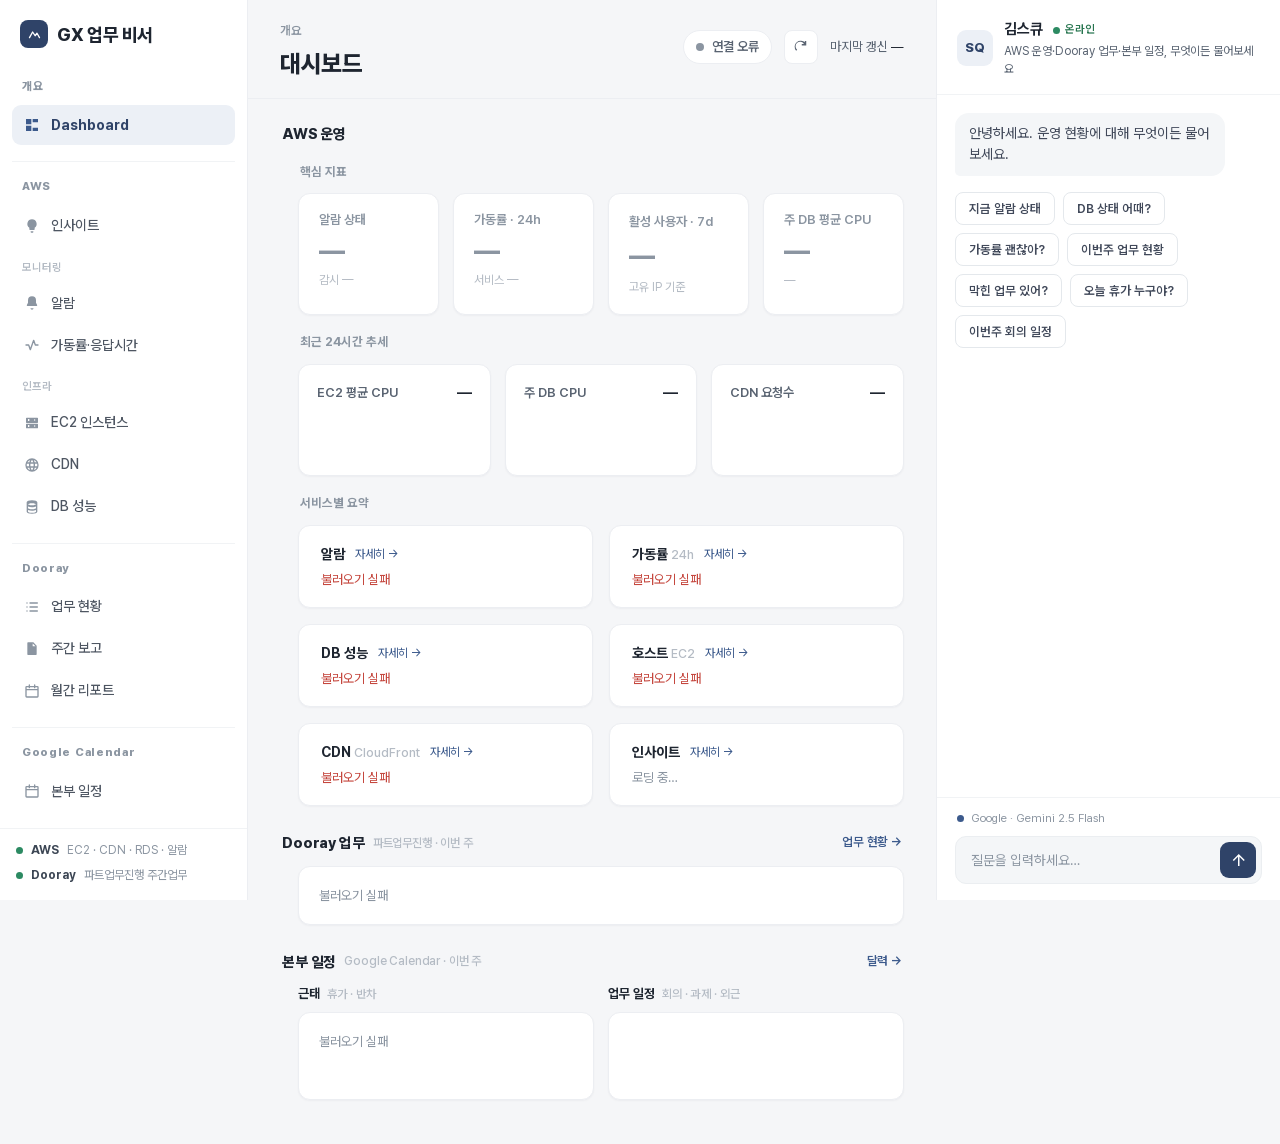
==== commit 548f5bed: "feat: 대시보드 도메인 위계 개편 + 채팅 컨텍스트·UX 보강 - 대시보드: 상단 상태배너 제거(핵심지표와 중복), AWS/Dooray/본부일정 도메인   하위 항목 들여쓰기 " ====
--- a/dashboard/static/index.html
+++ b/dashboard/static/index.html
@@ -138,18 +138,9 @@
 
       <!-- ════ 뷰: DASHBOARD (예외 중심 개요) ════ -->
       <div class="view" id="view-dashboard" data-view="dashboard">
-        <!-- 종합 상태 한 줄 -->
-        <div class="insight-summary" id="dash-insight-summary">
-          <span class="insight-summary-dot" aria-hidden="true"></span>
-          <span class="insight-summary-text" id="dash-insight-text">상태 확인 중…</span>
-          <span class="insight-summary-counts">
-            <span class="insight-count crit">위험 <b id="dash-cnt-crit">—</b></span>
-            <span class="insight-count warn">주의 <b id="dash-cnt-warn">—</b></span>
-            <span class="insight-count">정보 <b id="dash-cnt-info">—</b></span>
-          </span>
-        </div>
-
-        <!-- 주목 필요(critical/warning 만) — 없으면 JS가 숨김 -->
+        <!-- 주목 필요(critical/warning 만) — 없으면 JS가 숨김. 평상시(정상)엔 배너 없이 깔끔 -->
+        <!-- 종합 상태 배너 제거: 알람 상태는 AWS 핵심 지표에서 확인 -->
+
         <div id="dash-attention-wrap" hidden>
           <div class="section-label"><span class="sec-icon" aria-hidden="true">⚠</span> 주목 필요</div>
           <ul class="insight-list" id="dash-attention-list"></ul>
@@ -225,17 +216,27 @@
           </div>
         </section>
 
-        <!-- ════ ● Dooray 업무 + ● 본부 일정 (한 줄에 나란히, 각 풍부한 패널) ════ -->
-        <div class="domain-row">
-          <section class="metrics-section">
-            <div class="metrics-head metrics-head--domain"><span class="dh-dot dh-dooray"></span>Dooray 업무 <span class="dh-sub">파트업무진행 · 이번 주</span><a class="domain-go" href="#/tasks">업무 현황 →</a></div>
-            <div class="dash-panel" id="dash-dooray"><span class="mini-muted">로딩 중…</span></div>
-          </section>
-          <section class="metrics-section">
-            <div class="metrics-head metrics-head--domain"><span class="dh-dot dh-cal"></span>본부 일정 <span class="dh-sub">Google Calendar · 이번 주</span><a class="domain-go" href="#/calendar">달력 →</a></div>
-            <div class="dash-panel" id="dash-cal"><span class="mini-muted">로딩 중…</span></div>
-          </section>
-        </div>
+        <!-- ════ ● Dooray 업무 ════ -->
+        <section class="metrics-section domain-section">
+          <div class="metrics-head metrics-head--domain"><span class="dh-dot dh-dooray"></span>Dooray 업무 <span class="dh-sub" id="dash-dooray-week">파트업무진행 · 이번 주</span><a class="domain-go" href="#/tasks">업무 현황 →</a></div>
+          <div class="dash-panel" id="dash-dooray"><span class="mini-muted">로딩 중…</span></div>
+        </section>
+
+        <!-- ════ ● 본부 일정 (근태 / 업무 일정 분리) ════ -->
+        <section class="metrics-section domain-section">
+          <div class="metrics-head metrics-head--domain"><span class="dh-dot dh-cal"></span>본부 일정 <span class="dh-sub">Google Calendar · 이번 주</span><a class="domain-go" href="#/calendar">달력 →</a></div>
+          <div class="cal-split">
+            <div class="dash-subpanel">
+              <div class="dash-subpanel-h"><span class="dh-dot" style="background:#c5473e"></span>근태 <span class="dh-sub">휴가 · 반차</span></div>
+              <div class="dash-panel" id="dash-cal-leave"><span class="mini-muted">로딩 중…</span></div>
+            </div>
+            <div class="dash-subpanel">
+              <div class="dash-subpanel-h"><span class="dh-dot" style="background:#3c5a8c"></span>업무 일정 <span class="dh-sub">회의 · 과제 · 외근</span></div>
+              <div class="dash-panel" id="dash-cal-work"><span class="mini-muted">로딩 중…</span></div>
+            </div>
+          </div>
+          <div class="dc-demo" id="dash-cal-note" hidden></div>
+        </section>
       </div>
 
       <!-- ════ 뷰: ALARMS ════ -->
@@ -443,10 +444,7 @@
               <div class="report-head">
                 <div class="report-head-l">
                   <div class="report-head-title">프로젝트별 업무</div>
-                  <div class="report-head-hint">도전·개선·생존 분류 · 클릭하면 상세·히스토리</div>
-                </div>
-                <div class="report-head-tools">
-                  <button type="button" class="btn-soft js-layout-edit" id="tasks-edit" hidden>구성 편집</button>
+                  <div class="report-head-hint">프로젝트별 진행 현황 · 클릭하면 상세·히스토리</div>
                 </div>
               </div>
               <div id="tasks-report"></div>
@@ -651,8 +649,8 @@
         <div class="chat-head-title">
           <span class="chat-head-avatar" aria-hidden="true">SQ</span>
           <div class="chat-head-text">
-            <h2>김스큐</h2>
-            <span class="chat-head-sub">운영 데이터 실시간 연결됨</span>
+            <h2>김스큐 <span class="chat-online"><span class="chat-online-dot" aria-hidden="true"></span>온라인</span></h2>
+            <span class="chat-head-sub">AWS 운영·Dooray 업무·본부 일정, 무엇이든 물어보세요</span>
           </div>
         </div>
       </div>
@@ -668,8 +666,12 @@
         <!-- 예시 질문 칩(클릭 시 자동 전송) -->
         <div class="chat-chips" id="chat-chips">
           <button type="button" class="chat-chip" data-q="지금 알람 상태 어때?">지금 알람 상태</button>
+          <button type="button" class="chat-chip" data-q="DB 상태 어때?">DB 상태 어때?</button>
+          <button type="button" class="chat-chip" data-q="가동률·응답시간 괜찮아?">가동률 괜찮아?</button>
           <button type="button" class="chat-chip" data-q="이번주 업무 진행 현황 요약해줘">이번주 업무 현황</button>
-          <button type="button" class="chat-chip" data-q="DB 상태 어때?">DB 상태 어때?</button>
+          <button type="button" class="chat-chip" data-q="진행 중인데 막혀 보이는 업무 있어?">막힌 업무 있어?</button>
+          <button type="button" class="chat-chip" data-q="오늘 휴가나 반차인 사람 있어?">오늘 휴가 누구야?</button>
+          <button type="button" class="chat-chip" data-q="이번주 회의·일정 알려줘">이번주 회의 일정</button>
         </div>
       </div>
 
@@ -678,13 +680,13 @@
           <span class="model-dot"></span>Google · Gemini 2.5 Flash
         </div>
         <form class="chat-input-row" id="chat-form" autocomplete="off">
-          <input
-            type="text"
+          <textarea
             class="chat-input"
             id="chat-input"
+            rows="1"
             maxlength="1000"
             placeholder="질문을 입력하세요…"
-            aria-label="질문 입력">
+            aria-label="질문 입력"></textarea>
           <button type="submit" class="chat-send" id="chat-send" aria-label="전송">
             <svg class="chat-send-icon" viewBox="0 0 24 24" width="18" height="18" aria-hidden="true">
               <path fill="currentColor" d="M12 20V7.8l-5.6 5.6L5 12l8-8 8 8-1.4 1.4L14 7.8V20z"/>
--- a/dashboard/static/styles.css
+++ b/dashboard/static/styles.css
@@ -309,7 +309,7 @@
   display: grid;
   grid-template-columns: repeat(3, 1fr);
   gap: 16px;
-  align-items: start;        /* 카드가 행 높이에 늘어나지 않게(빈 공간 정렬) */
+  align-items: stretch;      /* 같은 행 카드 높이 통일(통일성) */
 }
 @media (max-width: 1400px) { .summary-grid { grid-template-columns: repeat(2, 1fr); } }
 @media (max-width: 720px)  { .summary-grid { grid-template-columns: 1fr; } }
@@ -757,9 +757,9 @@
   align-items: center;
   gap: 8px;
 }
-.host-title-wrap { display: flex; align-items: center; gap: 6px; min-width: 0; }
+.host-title-wrap { flex: 1 1 auto; min-width: 0; display: flex; align-items: center; gap: 6px; }
 .host-name {
-  font-size: 15px; font-weight: 700; color: var(--text);
+  min-width: 0; font-size: 15px; font-weight: 700; color: var(--text);
   white-space: nowrap; overflow: hidden; text-overflow: ellipsis;
 }
 .host-sub {
@@ -776,10 +776,20 @@
   padding: 0;
 }
 .host-status {
-  margin-left: auto;
+  flex: 0 0 auto; margin-left: 8px;
   font-size: 11px; font-weight: 700;
   padding: 2px 9px; border-radius: 9999px;
-}
+  white-space: nowrap;
+}
+/* CPU 사용률 블록(평균/최고 2열 + 막대) — 시각 제거, 가독성↑ */
+.host-cpu { margin-top: 2px; }
+.host-cpu-head { font-size: 12px; color: var(--muted); margin-bottom: 7px; }
+.host-cpu-stats { display: flex; gap: 24px; margin-bottom: 9px; }
+.host-stat { display: flex; flex-direction: column; gap: 2px; }
+.host-stat-l { font-size: 11px; color: var(--label); }
+.host-stat-v { font-size: 16px; font-weight: 800; color: var(--text); font-variant-numeric: tabular-nums; letter-spacing: -0.01em; }
+.host-stat-v.warn { color: var(--amber); }
+.host-stat-v.bad { color: var(--alarm); }
 .host-status.ok { background: var(--ok-bg); color: var(--ok); }
 .host-status.bad { background: var(--alarm-bg); color: var(--alarm); }
 /* CPU 메트릭 + 미니 막대 */
@@ -1015,9 +1025,12 @@
 .metrics-head { font-size: 13px; font-weight: 700; color: var(--label); letter-spacing: 0.01em; padding: 0 2px; }
 /* 대메뉴(도메인) 헤더 — 색 점 + 진한 굵은 글씨로 구분감 강화 */
 .metrics-head--domain { display: flex; align-items: center; gap: 8px; font-size: 14.5px; font-weight: 800; color: var(--text); letter-spacing: -0.01em; }
-.dh-dot { width: 8px; height: 8px; border-radius: 50%; flex: 0 0 auto; }
-.dh-aws { background: #3c5a8c; } .dh-dooray { background: #3f8f6b; } .dh-cal { background: #be8636; }
+/* 도메인/하위 헤더 색 점 제거 — 색으로 동급처럼 보이는 문제 해소(위계는 굵기·들여쓰기로) */
+.dh-dot { display: none; }
 .dh-sub { font-size: 12px; font-weight: 500; color: var(--faint); }
+/* 도메인 하위(핵심지표·추세·요약 / 근태·업무)는 들여써서 자식임을 표현(헤더는 좌측 정렬 유지) */
+.domain-section { padding-left: 18px; }
+.domain-section > .metrics-head--domain { margin-left: -18px; }
 /* 도메인 내부 소제목(핵심 지표 / 추세 / 서비스별) */
 .metrics-sub { font-size: 12.5px; font-weight: 700; color: var(--label); padding: 0 2px; margin-top: 6px; }
 .domain-section .metrics-sub:first-of-type { margin-top: 2px; }
@@ -1039,17 +1052,22 @@
 .dd-working .dd-tile-v { color: var(--accent); }
 .dd-closed .dd-tile-v { color: var(--ok); }
 .dd-registered .dd-tile-v { color: var(--label); }
-.dd-tile-l { font-size: 12.5px; color: var(--muted); margin-top: 3px; }
+.dd-tile-l { font-size: 12.5px; color: var(--muted); margin-bottom: 8px; }
 .dd-projs { margin-top: 16px; }
 .dd-projs-h { font-size: 12px; font-weight: 700; color: var(--label); margin-bottom: 9px; }
 .dd-chips { display: flex; flex-wrap: wrap; gap: 7px; }
 .dd-chip { font-size: 12px; color: var(--muted); background: var(--bg-elev); border: 1px solid var(--border); border-radius: 999px; padding: 4px 11px; }
 .dd-chip b { color: var(--text); font-weight: 700; margin-left: 2px; }
 
+/* 본부 일정: 근태/업무 2분할 */
+.cal-split { display: grid; grid-template-columns: 1fr 1fr; gap: 14px; }
+@media (max-width: 760px) { .cal-split { grid-template-columns: 1fr; } }
+.dash-subpanel { display: flex; flex-direction: column; gap: 8px; }
+.dash-subpanel-h { display: flex; align-items: center; gap: 7px; font-size: 13px; font-weight: 700; color: var(--text); }
+.dash-subpanel .dash-panel { min-height: 88px; }  /* 이번 주 범위라 스크롤 없이 전부 표시 */
 /* 본부 일정 패널: 이번 주 아젠다(날짜별) */
-#dash-cal { max-height: 296px; overflow-y: auto; }
 .dc-day { font-size: 12px; font-weight: 800; color: var(--brand); margin: 13px 0 6px; }
-#dash-cal > .dc-day:first-child { margin-top: 0; }
+.dash-panel > .dc-day:first-child { margin-top: 0; }
 .dc-items { display: flex; flex-direction: column; gap: 1px; }
 .dc-event { display: flex; align-items: center; gap: 9px; padding: 5px 4px; }
 .dc-dot { width: 7px; height: 7px; border-radius: 50%; flex: 0 0 auto; }
@@ -1102,6 +1120,14 @@
 .chat-head-text { display: flex; flex-direction: column; gap: 1px; }
 .chat-head-text h2 { margin: 0; font-size: 15px; font-weight: 700; color: var(--text); }
 .chat-head-sub { font-size: 12px; color: var(--muted); }
+/* 활동 중 표시(맥동 초록불) */
+.chat-online { display: inline-flex; align-items: center; gap: 5px; vertical-align: middle; margin-left: 7px; font-size: 11px; font-weight: 600; color: var(--ok); }
+.chat-online-dot { width: 7px; height: 7px; border-radius: 50%; background: var(--ok-dot); animation: onlinePulse 2s infinite; }
+@keyframes onlinePulse {
+  0% { box-shadow: 0 0 0 0 rgba(44,138,98,0.45); }
+  70% { box-shadow: 0 0 0 6px rgba(44,138,98,0); }
+  100% { box-shadow: 0 0 0 0 rgba(44,138,98,0); }
+}
 
 /* 메시지 영역 */
 .chat-messages {
@@ -1227,7 +1253,7 @@
 
 /* 입력 행 = 둥근 컨테이너(입력 + 네모 전송 버튼) */
 .chat-input-row {
-  display: flex; gap: 8px; align-items: center;
+  display: flex; gap: 8px; align-items: flex-end;
   background: var(--bg-elev);
   border: 1px solid #ebeef1;
   border-radius: 11px;
@@ -1245,6 +1271,12 @@
   padding: 8px 0;
   border-radius: 0;
   outline: none;
+  /* textarea: 줄바꿈 가능 · 직접 리사이즈 끔 · 자동 높이(JS) · 최대 120px 스크롤 */
+  resize: none;
+  line-height: 1.5;
+  max-height: 120px;
+  overflow-y: auto;
+  display: block;
 }
 .chat-input::placeholder { color: var(--label); }
 .chat-input:disabled { opacity: 0.6; }
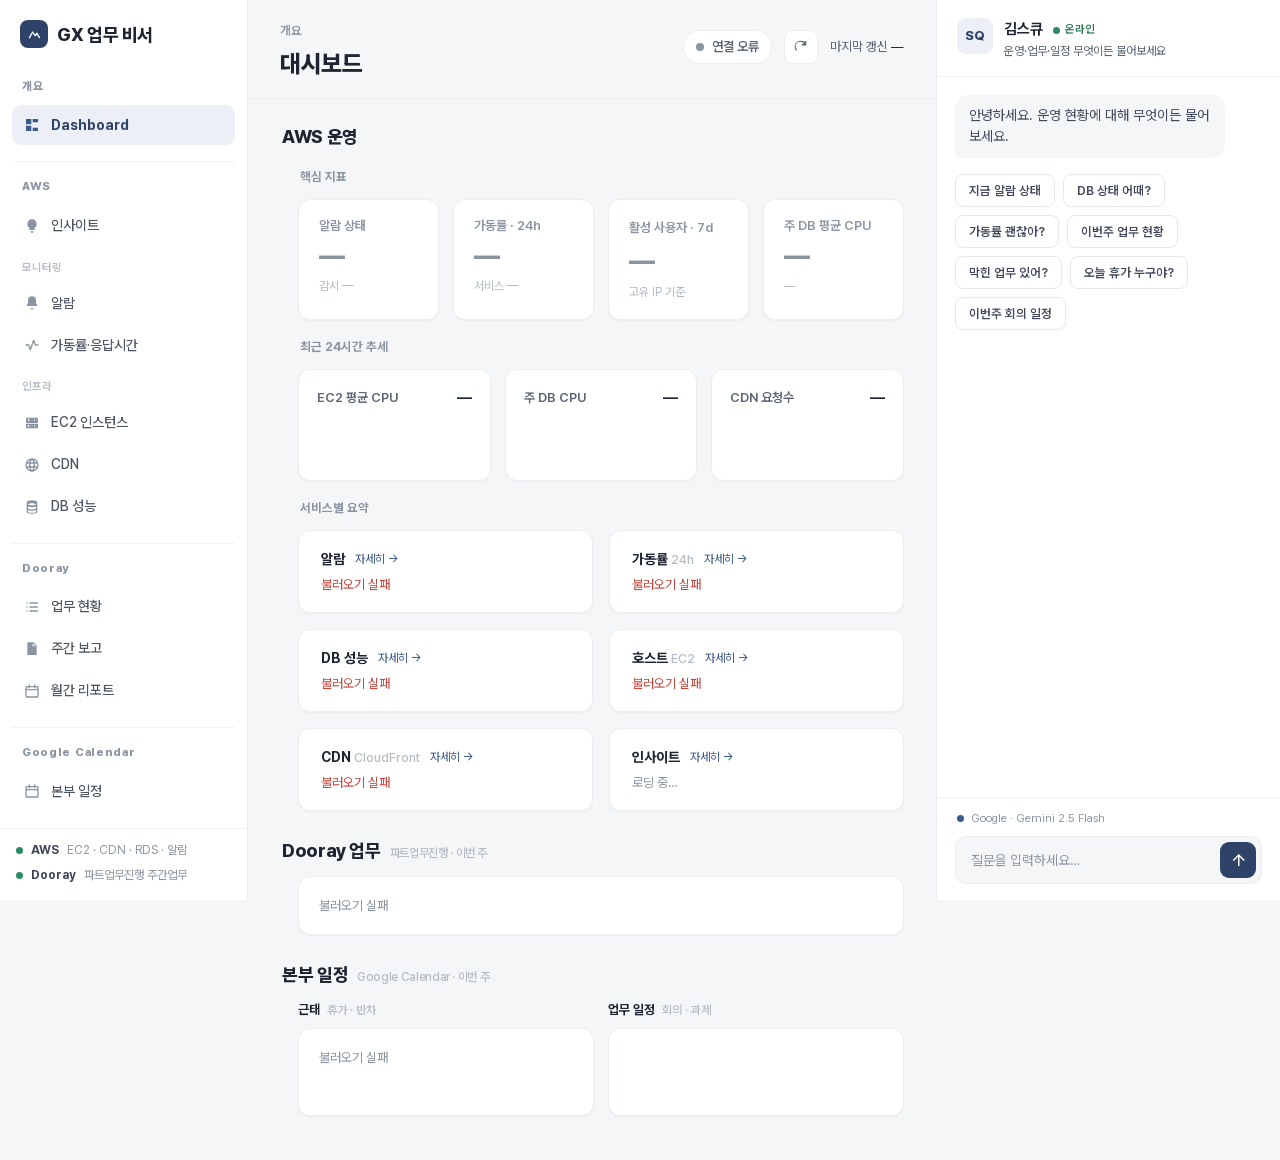
==== commit 51bbc599: "feat: 월간 프로젝트별·달력 칩 줄바꿈·캘린더 일관성·헤더 정렬 - 월간 리포트: 도전/개선/생존 제거 → 프로젝트별로만(미리보기·복사), 구성 편집 제거 - 달력: 셀 너비 " ====
--- a/dashboard/static/index.html
+++ b/dashboard/static/index.html
@@ -218,21 +218,21 @@
 
         <!-- ════ ● Dooray 업무 ════ -->
         <section class="metrics-section domain-section">
-          <div class="metrics-head metrics-head--domain"><span class="dh-dot dh-dooray"></span>Dooray 업무 <span class="dh-sub" id="dash-dooray-week">파트업무진행 · 이번 주</span><a class="domain-go" href="#/tasks">업무 현황 →</a></div>
-          <div class="dash-panel" id="dash-dooray"><span class="mini-muted">로딩 중…</span></div>
+          <div class="metrics-head metrics-head--domain"><span class="dh-dot dh-dooray"></span>Dooray 업무 <span class="dh-sub" id="dash-dooray-week">파트업무진행 · 이번 주</span></div>
+          <div class="dash-panel dash-panel--link" id="dash-dooray" data-route-to="tasks" title="클릭하면 업무 현황으로 이동"><span class="mini-muted">로딩 중…</span></div>
         </section>
 
         <!-- ════ ● 본부 일정 (근태 / 업무 일정 분리) ════ -->
         <section class="metrics-section domain-section">
-          <div class="metrics-head metrics-head--domain"><span class="dh-dot dh-cal"></span>본부 일정 <span class="dh-sub">Google Calendar · 이번 주</span><a class="domain-go" href="#/calendar">달력 →</a></div>
+          <div class="metrics-head metrics-head--domain"><span class="dh-dot dh-cal"></span>본부 일정 <span class="dh-sub">Google Calendar · 이번 주</span></div>
           <div class="cal-split">
             <div class="dash-subpanel">
               <div class="dash-subpanel-h"><span class="dh-dot" style="background:#c5473e"></span>근태 <span class="dh-sub">휴가 · 반차</span></div>
-              <div class="dash-panel" id="dash-cal-leave"><span class="mini-muted">로딩 중…</span></div>
+              <div class="dash-panel dash-panel--link" id="dash-cal-leave" data-route-to="calendar" title="클릭하면 본부 일정으로 이동"><span class="mini-muted">로딩 중…</span></div>
             </div>
             <div class="dash-subpanel">
-              <div class="dash-subpanel-h"><span class="dh-dot" style="background:#3c5a8c"></span>업무 일정 <span class="dh-sub">회의 · 과제 · 외근</span></div>
-              <div class="dash-panel" id="dash-cal-work"><span class="mini-muted">로딩 중…</span></div>
+              <div class="dash-subpanel-h"><span class="dh-dot" style="background:#3c5a8c"></span>업무 일정 <span class="dh-sub">회의 · 과제</span></div>
+              <div class="dash-panel dash-panel--link" id="dash-cal-work" data-route-to="calendar" title="클릭하면 본부 일정으로 이동"><span class="mini-muted">로딩 중…</span></div>
             </div>
           </div>
           <div class="dc-demo" id="dash-cal-note" hidden></div>
@@ -514,11 +514,10 @@
               <div class="report-head">
                 <div class="report-head-l">
                   <div class="report-head-title">프로젝트별 월간 실적</div>
-                  <div class="report-head-hint">매일 누적 · 도전·개선·생존 분류 · 복사 시 기타 제외</div>
+                  <div class="report-head-hint">매일 누적 · 프로젝트별</div>
                 </div>
                 <div class="report-head-tools">
                   <select class="le-sel" id="monthly-select" aria-label="월 선택"></select>
-                  <button type="button" class="btn-soft js-layout-edit">구성 편집</button>
                   <button type="button" class="btn-primary" id="monthly-copy">복사</button>
                 </div>
               </div>
@@ -550,8 +549,8 @@
                 </div>
                 <button type="button" class="cal-todaybtn" id="cal-today">오늘</button>
               </div>
+              <div class="cal-grid" id="cal-grid"></div>
               <div class="cal-legend" id="cal-legend"></div>
-              <div class="cal-grid" id="cal-grid"></div>
               <div class="cal-demo-note" id="cal-demo-note" hidden>예시(데모) 일정입니다. iCal 연동(<code>GCAL_ICS_URL</code>) 후 실제 본부 일정으로 자동 교체됩니다.</div>
             </div>
           </div>
@@ -650,7 +649,7 @@
           <span class="chat-head-avatar" aria-hidden="true">SQ</span>
           <div class="chat-head-text">
             <h2>김스큐 <span class="chat-online"><span class="chat-online-dot" aria-hidden="true"></span>온라인</span></h2>
-            <span class="chat-head-sub">AWS 운영·Dooray 업무·본부 일정, 무엇이든 물어보세요</span>
+            <span class="chat-head-sub">운영·업무·일정 무엇이든 물어보세요</span>
           </div>
         </div>
       </div>
--- a/dashboard/static/styles.css
+++ b/dashboard/static/styles.css
@@ -1024,7 +1024,7 @@
 .metrics-section { display: flex; flex-direction: column; gap: 12px; }
 .metrics-head { font-size: 13px; font-weight: 700; color: var(--label); letter-spacing: 0.01em; padding: 0 2px; }
 /* 대메뉴(도메인) 헤더 — 색 점 + 진한 굵은 글씨로 구분감 강화 */
-.metrics-head--domain { display: flex; align-items: center; gap: 8px; font-size: 14.5px; font-weight: 800; color: var(--text); letter-spacing: -0.01em; }
+.metrics-head--domain { display: flex; align-items: baseline; gap: 9px; font-size: 18px; font-weight: 800; color: var(--text); letter-spacing: -0.02em; }
 /* 도메인/하위 헤더 색 점 제거 — 색으로 동급처럼 보이는 문제 해소(위계는 굵기·들여쓰기로) */
 .dh-dot { display: none; }
 .dh-sub { font-size: 12px; font-weight: 500; color: var(--faint); }
@@ -1044,6 +1044,9 @@
 
 /* 대시보드 도메인 패널(Dooray·일정 공용 카드) */
 .dash-panel { background: var(--bg-card); border: 1px solid var(--border); border-radius: 12px; box-shadow: var(--shadow-card); padding: 18px 20px; }
+/* 클릭 시 해당 메뉴(업무 현황·본부 일정)로 이동하는 카드 */
+.dash-panel--link { cursor: pointer; transition: border-color .12s, box-shadow .12s, transform .12s; }
+.dash-panel--link:hover { border-color: var(--border-hover); box-shadow: var(--shadow-hover); transform: translateY(-1px); }
 
 /* Dooray 패널: 상태 타일 + 프로젝트 분포 */
 .dd-tiles { display: grid; grid-template-columns: repeat(3, 1fr); gap: 12px; }
@@ -1106,7 +1109,7 @@
   background: var(--bg-side);
   border-bottom: 1px solid var(--border-soft);
 }
-.chat-head-title { display: flex; align-items: center; gap: 11px; }
+.chat-head-title { display: flex; align-items: flex-start; gap: 11px; }
 .chat-head-avatar {
   flex: 0 0 auto;
   width: 36px; height: 36px;
@@ -1422,22 +1425,28 @@
 .cal-arrow { width: 34px; font-size: 16px; line-height: 1; }
 .cal-todaybtn { padding: 0 14px; font-size: 13px; font-weight: 600; }
 .cal-arrow:hover, .cal-todaybtn:hover { border-color: var(--border-hover); color: var(--text); }
-.cal-grid { display: grid; grid-template-columns: repeat(7, 1fr); gap: 1px; background: var(--border); border: 1px solid var(--border); border-radius: 12px; overflow: hidden; }
+.cal-grid { display: grid; grid-template-columns: repeat(7, minmax(0, 1fr)); gap: 1px; background: var(--border); border: 1px solid var(--border); border-radius: 12px; overflow: hidden; }
 .cal-dow { background: var(--bg-elev2); text-align: center; padding: 9px 0; font-size: 12px; font-weight: 700; color: var(--label); }
 .cal-dow.sun { color: #c5473e; } .cal-dow.sat { color: #3c5a8c; }
-.cal-cell { background: var(--bg-card); min-height: 104px; padding: 6px 7px; display: flex; flex-direction: column; gap: 3px; }
+.cal-cell { background: var(--bg-card); min-width: 0; min-height: 104px; padding: 6px 7px; display: flex; flex-direction: column; gap: 3px; overflow: hidden; }
 .cal-cell.empty { background: var(--bg-elev2); }
 .cal-cell.today { background: #f0f5fc; }
 .cal-date { font-size: 12.5px; font-weight: 700; color: var(--muted); margin-bottom: 1px; }
 .cal-cell.today .cal-date { color: var(--brand); }
 .cal-date.sun { color: #c5473e; } .cal-date.sat { color: #3c5a8c; }
-.cal-chip { display: flex; align-items: center; gap: 5px; font-size: 11.5px; color: var(--text); padding: 2px 6px; border-radius: 5px; background: var(--bg-elev); white-space: nowrap; overflow: hidden; text-overflow: ellipsis; }
+/* 칩: 칸을 늘리지 않고 줄바꿈, 최대 2줄 후 … */
+.cal-chip {
+  display: -webkit-box; -webkit-box-orient: vertical; -webkit-line-clamp: 2;
+  overflow: hidden; white-space: normal; word-break: break-word;
+  font-size: 11.5px; line-height: 1.35; color: var(--text);
+  padding: 2px 6px; border-radius: 5px; background: var(--bg-elev);
+}
 .cal-chip.allday { background: var(--accent-soft); color: var(--brand); font-weight: 600; }
-.cal-chip-t { flex: 0 0 auto; color: var(--accent); font-weight: 700; font-variant-numeric: tabular-nums; }
-.cal-dot { flex: 0 0 auto; width: 6px; height: 6px; border-radius: 50%; }
+.cal-chip-t { color: var(--accent); font-weight: 700; font-variant-numeric: tabular-nums; margin-right: 3px; }
+.cal-dot { display: inline-block; width: 6px; height: 6px; border-radius: 50%; vertical-align: middle; margin-right: 4px; }
 .cal-more { font-size: 11px; color: var(--label); padding: 1px 6px; }
 /* 카테고리 범례 */
-.cal-legend { display: flex; flex-wrap: wrap; gap: 6px 16px; margin-bottom: 12px; }
+.cal-legend { display: flex; flex-wrap: wrap; justify-content: flex-end; gap: 6px 16px; margin: 12px 2px 0; }
 .cal-legend-item { display: inline-flex; align-items: center; gap: 6px; font-size: 12px; color: var(--muted); }
 .cal-legend-dot { width: 9px; height: 9px; border-radius: 50%; flex: 0 0 auto; }
 .cal-demo-note { margin-top: 14px; font-size: 12.5px; color: var(--amber); background: var(--amber-bg); border-radius: 8px; padding: 9px 13px; }
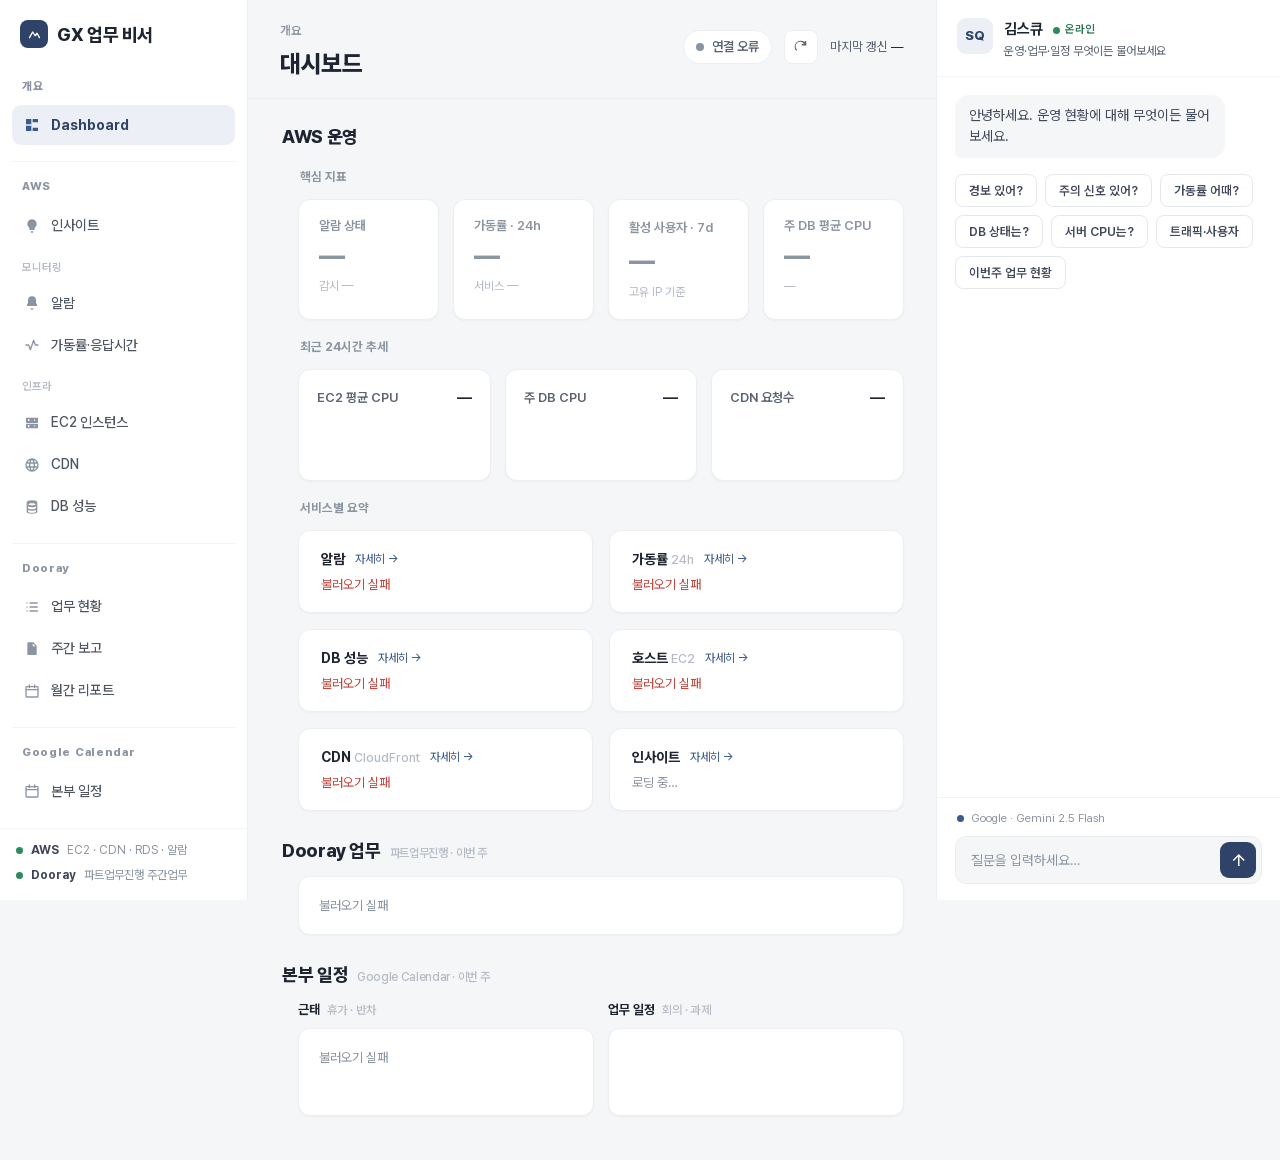
==== commit 0f3df0c7: "feat: 채팅 스트리밍·인사이트 Chat푸시·월간/주간 개편·트래픽 차등수집 + README - 트래픽 Logs Insights 기간별 차등 수집(1일10분/7일1h/30일6h)" ====
--- a/dashboard/static/index.html
+++ b/dashboard/static/index.html
@@ -467,17 +467,7 @@
             <div class="state-empty" data-state="empty" hidden>데이터 없음</div>
             <div class="state-error" data-state="error" hidden></div>
             <div class="state-ok" data-state="ok" hidden>
-              <!-- 생성 전: 안내 + 생성 버튼 -->
-              <div class="weekly-gen" id="weekly-gen">
-                <div class="weekly-gen-icon" aria-hidden="true">📋</div>
-                <div class="weekly-gen-title">전주 실적 주간보고 만들기</div>
-                <div class="weekly-gen-desc">지금까지 수집된 이번 주 업무를 도전·개선·생존 분류에 맞춰 파트장 메일 형식으로 정리해요.</div>
-                <div class="weekly-gen-actions">
-                  <button type="button" class="btn-soft js-layout-edit" id="weekly-edit" hidden>구성 편집</button>
-                  <button type="button" class="btn-primary" id="weekly-generate">주간보고 생성</button>
-                </div>
-              </div>
-              <!-- 생성 후: 미리보기 + 복사 -->
+              <!-- 진입 시 자동 생성 → 미리보기만 표시(별도 '만들기' 영역 없음) -->
               <div id="weekly-preview-wrap" hidden>
                 <div class="report-head">
                   <div class="report-head-l">
@@ -664,13 +654,13 @@
         </div>
         <!-- 예시 질문 칩(클릭 시 자동 전송) -->
         <div class="chat-chips" id="chat-chips">
-          <button type="button" class="chat-chip" data-q="지금 알람 상태 어때?">지금 알람 상태</button>
-          <button type="button" class="chat-chip" data-q="DB 상태 어때?">DB 상태 어때?</button>
-          <button type="button" class="chat-chip" data-q="가동률·응답시간 괜찮아?">가동률 괜찮아?</button>
-          <button type="button" class="chat-chip" data-q="이번주 업무 진행 현황 요약해줘">이번주 업무 현황</button>
-          <button type="button" class="chat-chip" data-q="진행 중인데 막혀 보이는 업무 있어?">막힌 업무 있어?</button>
-          <button type="button" class="chat-chip" data-q="오늘 휴가나 반차인 사람 있어?">오늘 휴가 누구야?</button>
-          <button type="button" class="chat-chip" data-q="이번주 회의·일정 알려줘">이번주 회의 일정</button>
+          <button type="button" class="chat-chip" data-q="지금 경보(ALARM) 상태인 알람이 있는지, 있으면 무엇인지 알려줘">경보 있어?</button>
+          <button type="button" class="chat-chip" data-q="지금 주의해야 할 운영 신호(인사이트)가 있는지 알려줘">주의 신호 있어?</button>
+          <button type="button" class="chat-chip" data-q="최근 24시간 가동률과 응답시간이 괜찮은지 알려줘">가동률 어때?</button>
+          <button type="button" class="chat-chip" data-q="주 DB의 CPU·연결 수·여유 저장공간 상태를 알려줘">DB 상태는?</button>
+          <button type="button" class="chat-chip" data-q="EC2 서버들의 CPU 사용률이 어떤지 알려줘">서버 CPU는?</button>
+          <button type="button" class="chat-chip" data-q="최근 트래픽과 활성 사용자 수가 어떤지 알려줘">트래픽·사용자</button>
+          <button type="button" class="chat-chip" data-q="이번 주 우리 파트 업무 진행 현황을 요약해줘">이번주 업무 현황</button>
         </div>
       </div>
 
--- a/dashboard/static/styles.css
+++ b/dashboard/static/styles.css
@@ -1075,6 +1075,7 @@
 .dc-event { display: flex; align-items: center; gap: 9px; padding: 5px 4px; }
 .dc-dot { width: 7px; height: 7px; border-radius: 50%; flex: 0 0 auto; }
 .dc-time { flex: 0 0 auto; min-width: 46px; font-size: 12.5px; font-weight: 700; color: var(--text); font-variant-numeric: tabular-nums; }
+.dc-time:empty { display: none; }  /* 종일(연차·반차 등) 일정: 빈 시간 칸이 마커~제목 사이 공간을 먹지 않게 */
 .dc-title { flex: 1; min-width: 0; font-size: 13.5px; color: var(--text); white-space: nowrap; overflow: hidden; text-overflow: ellipsis; }
 .dc-demo { margin-top: 10px; font-size: 11.5px; color: var(--amber); }
 /* KPI 스트립 ↔ 영역 미니카드 사이 충분한 간격(맞닿음 해소) */
@@ -1536,6 +1537,18 @@
 .wk-proj { font-weight: 700; color: var(--text); margin: 9px 0 2px; }
 .wk-task { padding-left: 14px; color: var(--text); }
 .wk-sub { padding-left: 30px; color: var(--muted); font-size: 13px; }
+/* 월간 리포트 아코디언 — 제목 클릭 시 AI 요약(없으면 원본) 펼침 */
+.wk-task--toggle { cursor: pointer; user-select: none; padding-left: 0; border-radius: 6px; transition: background .12s, color .12s; }
+.wk-task--toggle:hover { background: var(--bg); color: var(--accent); }
+.wk-task--toggle::before { content: '▶'; display: inline-block; width: 18px; color: var(--accent); font-size: 11px; transition: transform .15s; }
+.wk-task--open { color: var(--accent); font-weight: 600; }
+.wk-task--open::before { transform: rotate(90deg); }
+.wk-detail { padding: 1px 0 8px 18px; }
+/* AI 요약: accent 보더 + 라벨로 원본 본문과 명확히 구분 */
+.wk-summary { color: var(--text); font-size: 13px; line-height: 1.6; white-space: pre-wrap;
+  padding: 7px 11px; background: var(--bg); border-left: 2px solid var(--accent); border-radius: 0 6px 6px 0; }
+.wk-summary::before { content: '🤖 AI 요약'; display: block; font-size: 10.5px; font-weight: 700;
+  color: var(--accent); margin-bottom: 4px; letter-spacing: .02em; }
 .wk-plain { color: var(--muted); }
 
 /* ── 클릭형 업무 행 ─────────────────────────────────────── */
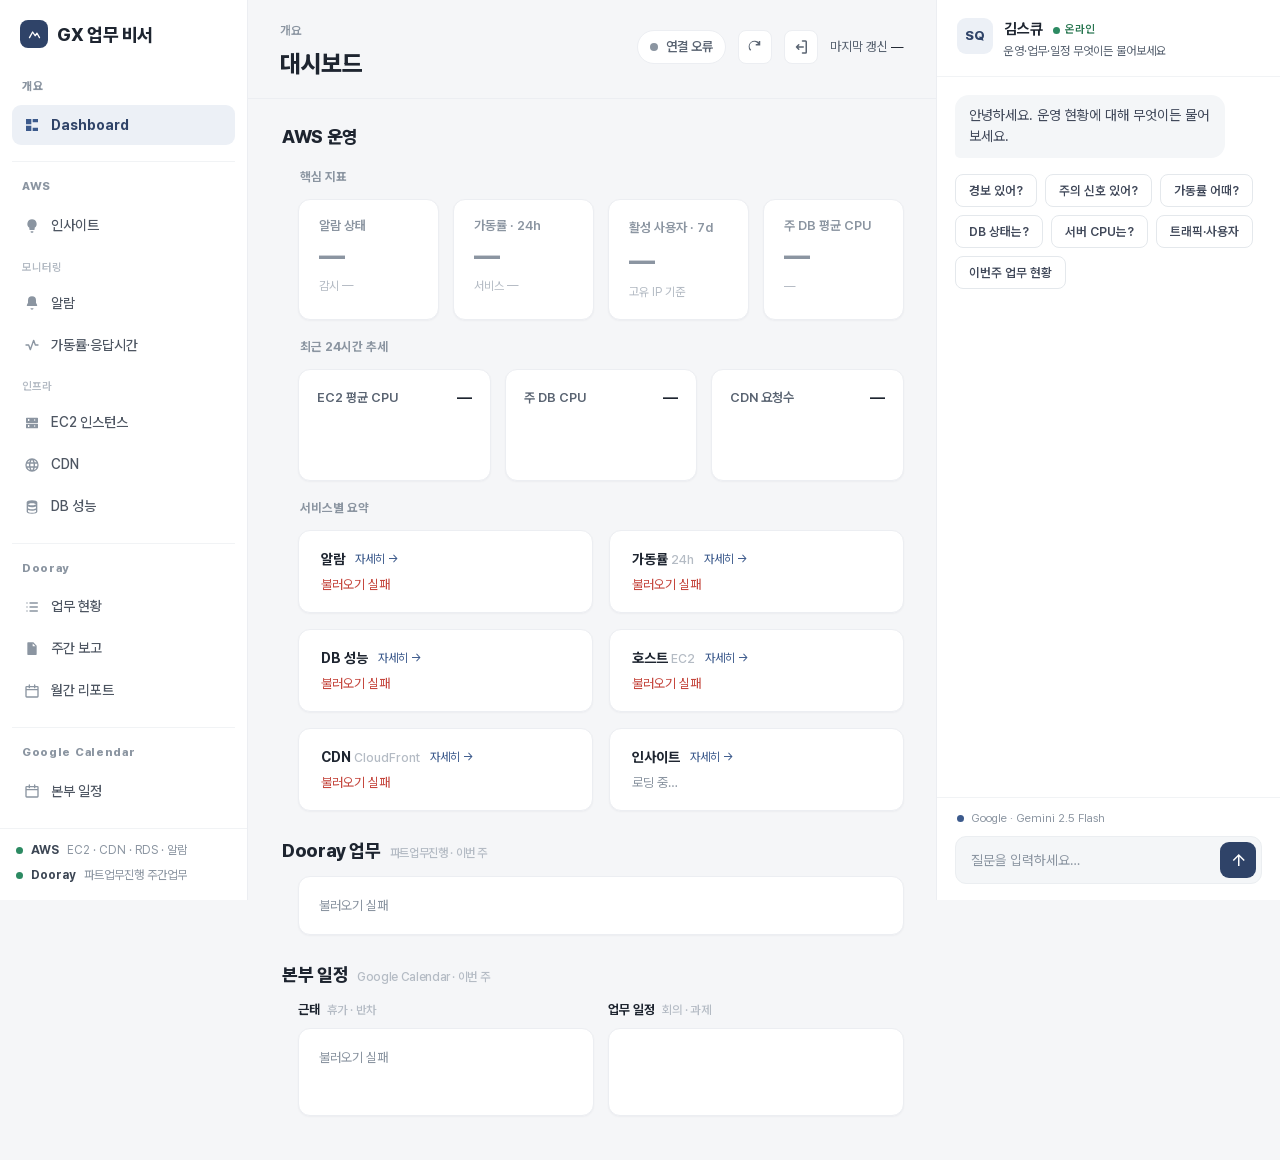
==== commit 56dd4034: "feat: 공용 계정 JWT 로그인 게이트 추가 - 미인증 시 전체 기능·데이터 차단: 인증 미들웨어가 /api/*는 401, 프론트는 /login으로 302 - 단일 공용 계정 " ====
--- a/dashboard/static/index.html
+++ b/dashboard/static/index.html
@@ -128,6 +128,9 @@
           </span>
           <button type="button" class="icon-btn" id="refresh-btn" aria-label="새로고침" title="새로고침">
             <svg viewBox="0 0 24 24" width="18" height="18" aria-hidden="true"><path fill="currentColor" d="M17.65 6.35A8 8 0 105.5 16.93l1.4-1.43A6 6 0 1116 7.99H13v2h6V4h-2v2.35z"/></svg>
+          </button>
+          <button type="button" class="icon-btn" id="logout-btn" aria-label="로그아웃" title="로그아웃">
+            <svg viewBox="0 0 24 24" width="18" height="18" aria-hidden="true"><path fill="none" stroke="currentColor" stroke-width="2" stroke-linecap="round" stroke-linejoin="round" d="M15 12H6m0 0l3-3m-3 3l3 3M14 4h4a1 1 0 011 1v14a1 1 0 01-1 1h-4"/></svg>
           </button>
           <span class="last-update">마지막 갱신 <span id="meta-last-ok">—</span></span>
         </div>
--- a/dashboard/static/styles.css
+++ b/dashboard/static/styles.css
@@ -1537,18 +1537,6 @@
 .wk-proj { font-weight: 700; color: var(--text); margin: 9px 0 2px; }
 .wk-task { padding-left: 14px; color: var(--text); }
 .wk-sub { padding-left: 30px; color: var(--muted); font-size: 13px; }
-/* 월간 리포트 아코디언 — 제목 클릭 시 AI 요약(없으면 원본) 펼침 */
-.wk-task--toggle { cursor: pointer; user-select: none; padding-left: 0; border-radius: 6px; transition: background .12s, color .12s; }
-.wk-task--toggle:hover { background: var(--bg); color: var(--accent); }
-.wk-task--toggle::before { content: '▶'; display: inline-block; width: 18px; color: var(--accent); font-size: 11px; transition: transform .15s; }
-.wk-task--open { color: var(--accent); font-weight: 600; }
-.wk-task--open::before { transform: rotate(90deg); }
-.wk-detail { padding: 1px 0 8px 18px; }
-/* AI 요약: accent 보더 + 라벨로 원본 본문과 명확히 구분 */
-.wk-summary { color: var(--text); font-size: 13px; line-height: 1.6; white-space: pre-wrap;
-  padding: 7px 11px; background: var(--bg); border-left: 2px solid var(--accent); border-radius: 0 6px 6px 0; }
-.wk-summary::before { content: '🤖 AI 요약'; display: block; font-size: 10.5px; font-weight: 700;
-  color: var(--accent); margin-bottom: 4px; letter-spacing: .02em; }
 .wk-plain { color: var(--muted); }
 
 /* ── 클릭형 업무 행 ─────────────────────────────────────── */
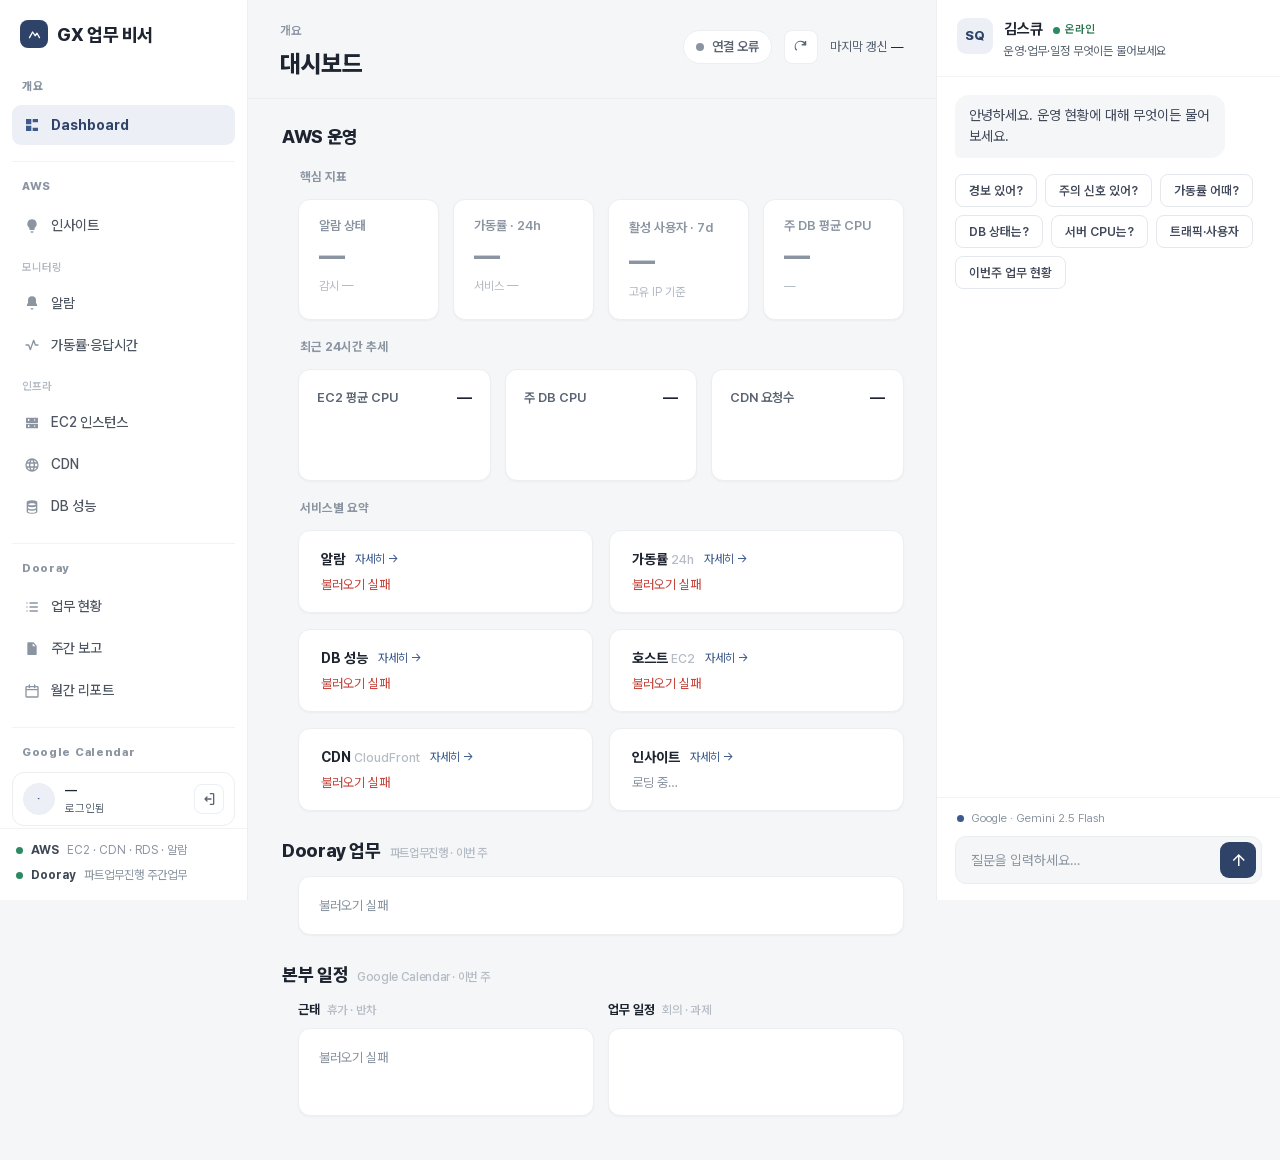
==== commit b5ec4b66: "feat: 사이드바에 로그인 계정 표시 + 로그아웃 버튼을 사이드바로 이동 - GET /api/auth/me 추가(/api/* 게이트로 인증 보장) — 로그인된 공용 계정 아이디 " ====
--- a/dashboard/static/index.html
+++ b/dashboard/static/index.html
@@ -98,6 +98,17 @@
         </div>
       </nav>
 
+      <div class="sidebar-profile sidebar-account" id="sidebar-account">
+        <span class="profile-avatar" id="account-avatar" aria-hidden="true">·</span>
+        <div class="profile-text">
+          <span class="profile-name" id="account-name">—</span>
+          <span class="profile-sub">로그인됨</span>
+        </div>
+        <button type="button" class="icon-btn account-logout" id="logout-btn" aria-label="로그아웃" title="로그아웃">
+          <svg viewBox="0 0 24 24" width="16" height="16" aria-hidden="true"><path fill="none" stroke="currentColor" stroke-width="2" stroke-linecap="round" stroke-linejoin="round" d="M15 12H6m0 0l3-3m-3 3l3 3M14 4h4a1 1 0 011 1v14a1 1 0 01-1 1h-4"/></svg>
+        </button>
+      </div>
+
       <div class="sidebar-profile sidebar-sources" id="sidebar-sources">
         <div class="src-row">
           <span class="src-dot" id="src-aws-dot"></span>
@@ -128,9 +139,6 @@
           </span>
           <button type="button" class="icon-btn" id="refresh-btn" aria-label="새로고침" title="새로고침">
             <svg viewBox="0 0 24 24" width="18" height="18" aria-hidden="true"><path fill="currentColor" d="M17.65 6.35A8 8 0 105.5 16.93l1.4-1.43A6 6 0 1116 7.99H13v2h6V4h-2v2.35z"/></svg>
-          </button>
-          <button type="button" class="icon-btn" id="logout-btn" aria-label="로그아웃" title="로그아웃">
-            <svg viewBox="0 0 24 24" width="18" height="18" aria-hidden="true"><path fill="none" stroke="currentColor" stroke-width="2" stroke-linecap="round" stroke-linejoin="round" d="M15 12H6m0 0l3-3m-3 3l3 3M14 4h4a1 1 0 011 1v14a1 1 0 01-1 1h-4"/></svg>
           </button>
           <span class="last-update">마지막 갱신 <span id="meta-last-ok">—</span></span>
         </div>
--- a/dashboard/static/styles.css
+++ b/dashboard/static/styles.css
@@ -214,6 +214,14 @@
   white-space: nowrap; overflow: hidden; text-overflow: ellipsis;
 }
 .profile-sub { font-size: 11px; color: var(--muted); }
+
+/* 사이드바 하단 로그인 계정 + 로그아웃 버튼 */
+.sidebar-profile.sidebar-account { margin: 6px 12px 2px; padding: 8px 10px; }
+.sidebar-account .profile-text { flex: 1 1 auto; }
+.sidebar-account .account-logout {
+  flex: 0 0 auto; width: 30px; height: 30px; padding: 0; margin-left: 2px;
+}
+.sidebar-account .account-logout svg { width: 16px; height: 16px; }
 
 /* ══ 중앙 메인 ══════════════════════════════════════ */
 .main {
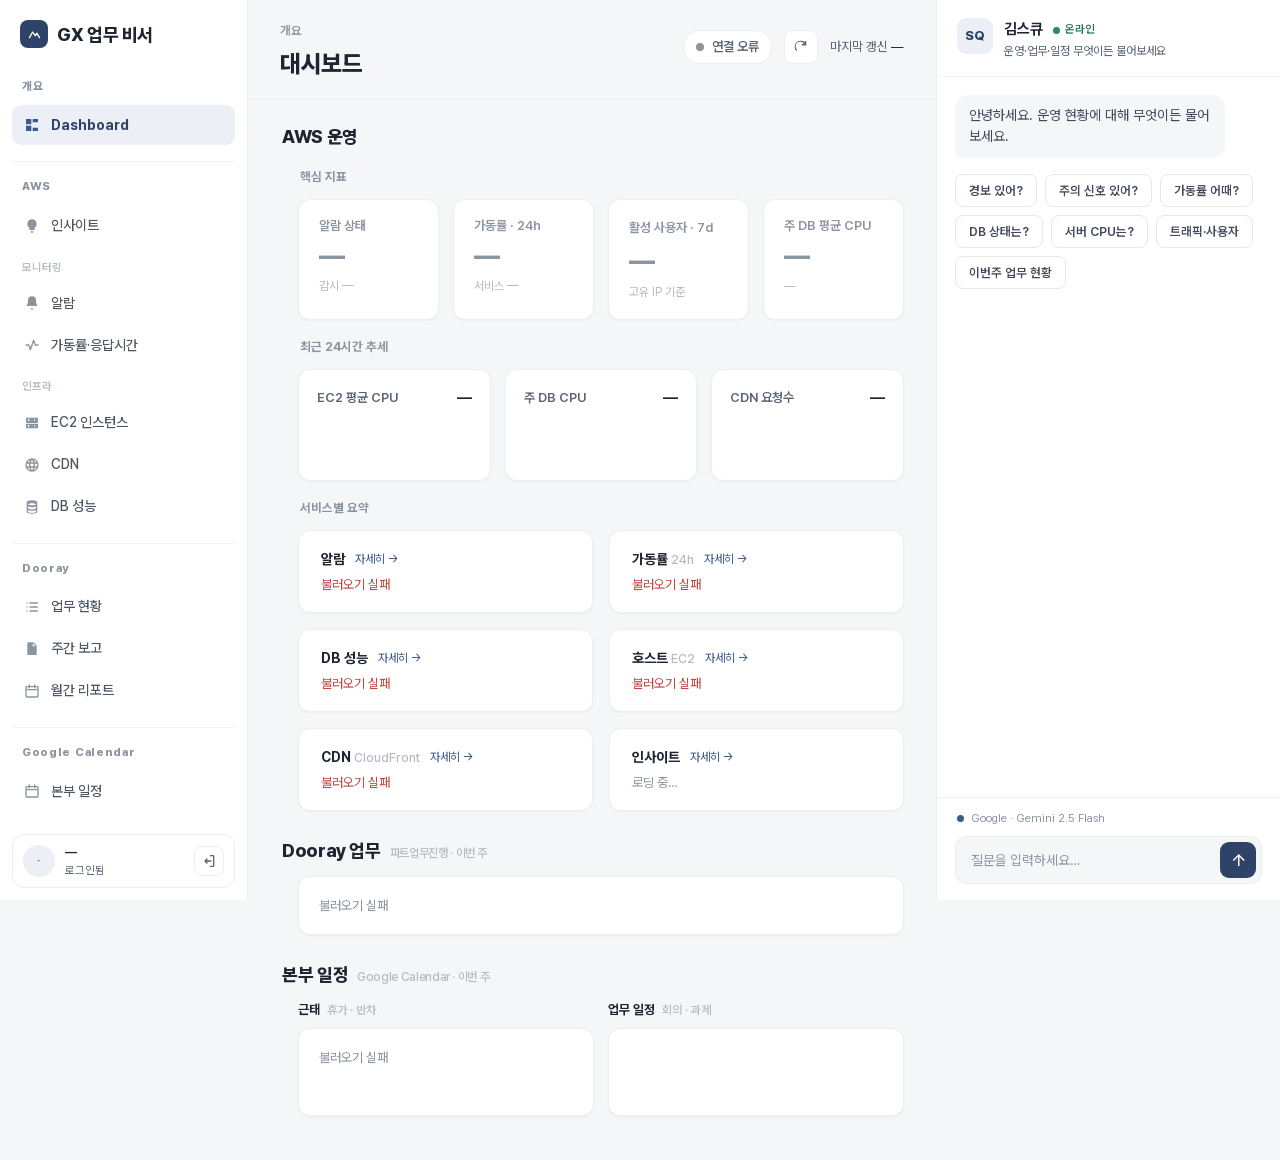
==== commit fb9312b0: "Merge pull request #4 from bs-koo/feat/sidebar-account [FEATURE] 사이드바에 로그인 계정 표시 + 로그아웃 버튼을 옮긴다." ====
--- a/dashboard/static/index.html
+++ b/dashboard/static/index.html
@@ -109,18 +109,6 @@
         </button>
       </div>
 
-      <div class="sidebar-profile sidebar-sources" id="sidebar-sources">
-        <div class="src-row">
-          <span class="src-dot" id="src-aws-dot"></span>
-          <span class="src-name">AWS</span>
-          <span class="src-sub">EC2 · CDN · RDS · 알람</span>
-        </div>
-        <div class="src-row">
-          <span class="src-dot" id="src-dooray-dot"></span>
-          <span class="src-name">Dooray</span>
-          <span class="src-sub">파트업무진행 주간업무</span>
-        </div>
-      </div>
     </aside>
 
     <!-- ══ 중앙 메인 ══ -->
--- a/dashboard/static/styles.css
+++ b/dashboard/static/styles.css
@@ -216,7 +216,7 @@
 .profile-sub { font-size: 11px; color: var(--muted); }
 
 /* 사이드바 하단 로그인 계정 + 로그아웃 버튼 */
-.sidebar-profile.sidebar-account { margin: 6px 12px 2px; padding: 8px 10px; }
+.sidebar-profile.sidebar-account { margin: 6px 12px 12px; padding: 8px 10px; }
 .sidebar-account .profile-text { flex: 1 1 auto; }
 .sidebar-account .account-logout {
   flex: 0 0 auto; width: 30px; height: 30px; padding: 0; margin-left: 2px;
@@ -1592,19 +1592,6 @@
 .task-ai-h { font-size: 12.5px; font-weight: 700; color: var(--brand); letter-spacing: 0.01em; margin-bottom: 8px; }
 .task-ai-b { font-size: 13.5px; color: #41495a; line-height: 1.7; white-space: pre-wrap; }
 
-/* ── 사이드바 하단 데이터 소스 연결 상태(평면, border-top) ─── */
-.sidebar-profile.sidebar-sources {
-  flex-direction: column; align-items: stretch; gap: 7px;
-  margin-top: 0; padding: 12px 16px 16px;
-  border: none; border-top: 1px solid var(--border-soft);
-  border-radius: 0; background: transparent;
-}
-.src-row { display: flex; align-items: center; gap: 8px; min-width: 0; }
-.src-dot { flex: 0 0 auto; width: 7px; height: 7px; border-radius: 50%; background: var(--ok-dot); }
-.src-dot.off { background: var(--insufficient); }
-.src-name { font-size: 12px; font-weight: 700; color: #3c4654; }
-.src-sub { font-size: 12px; color: var(--label); white-space: nowrap; overflow: hidden; text-overflow: ellipsis; }
-
 /* ── 업무 상태 색상 배지(진행/완료/할 일) ─────────────── */
 .status-badge {
   flex: 0 0 auto; font-size: 11px; font-weight: 600;
